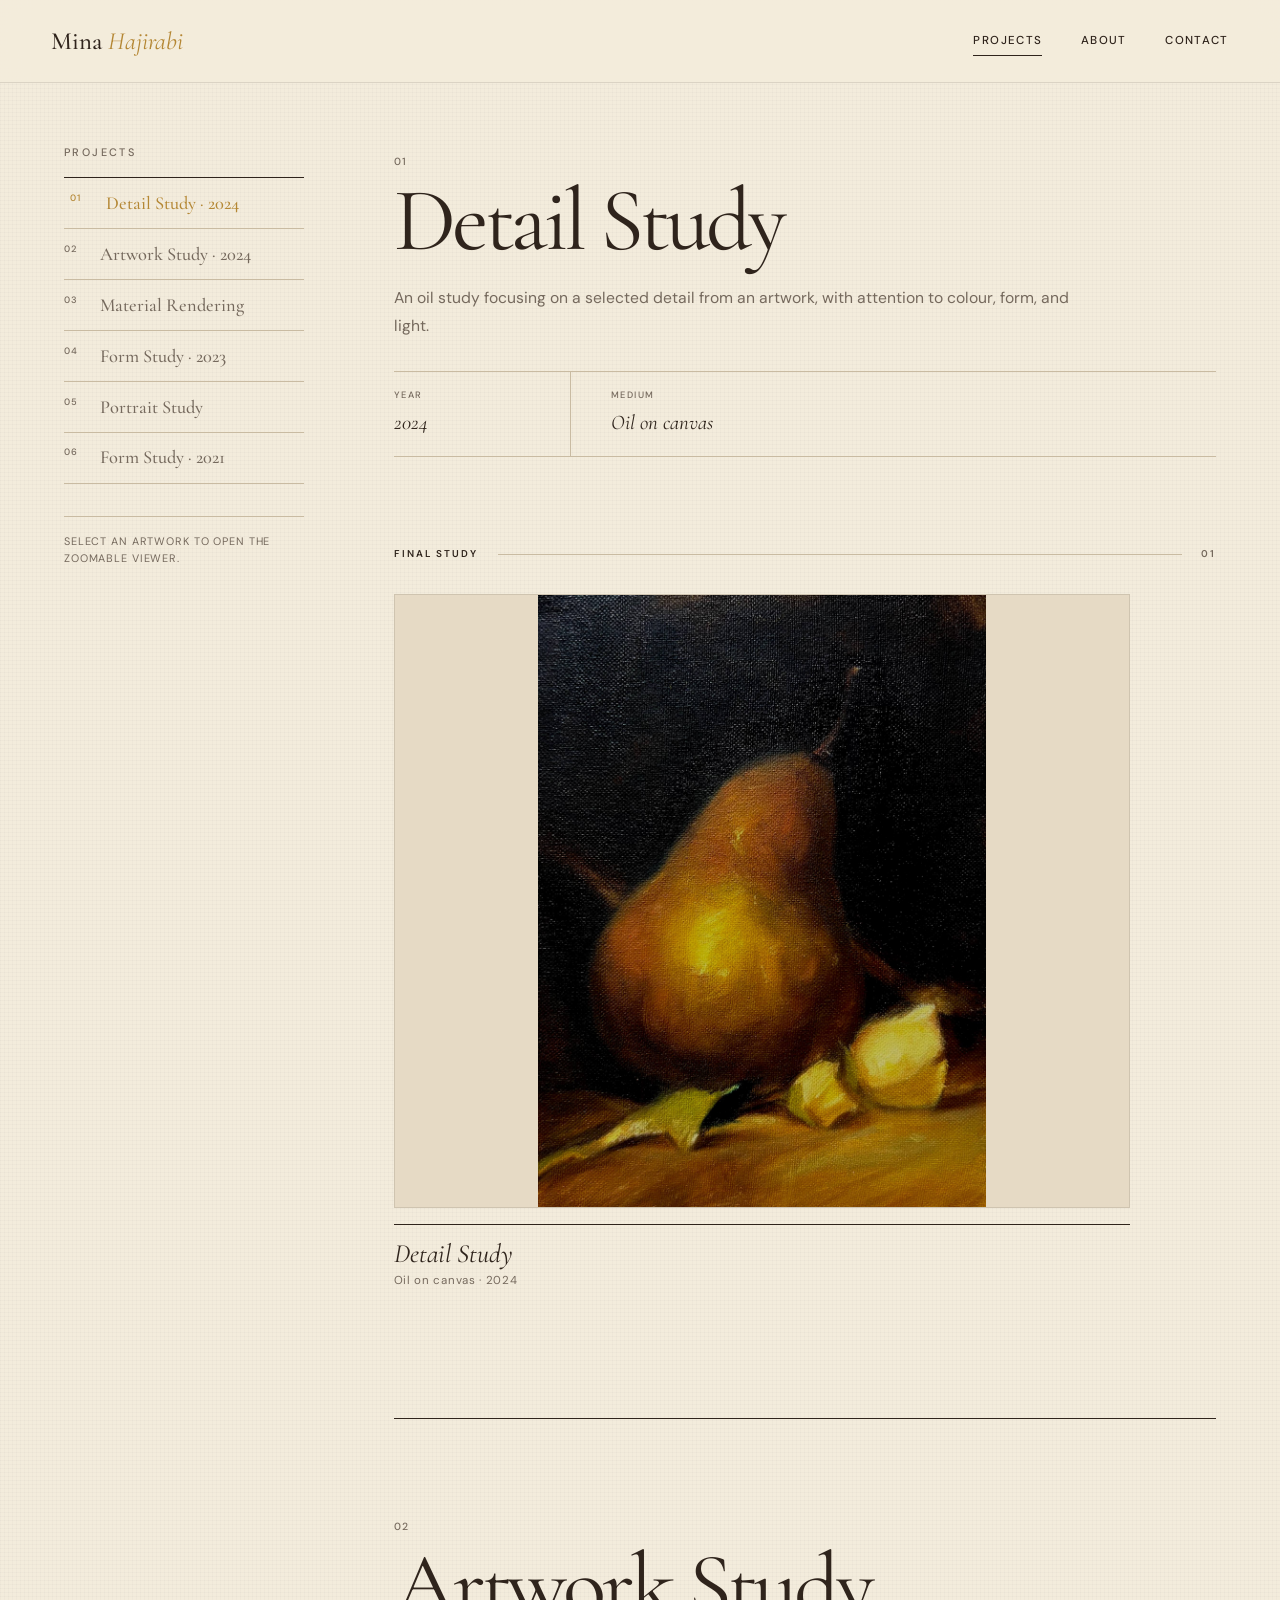
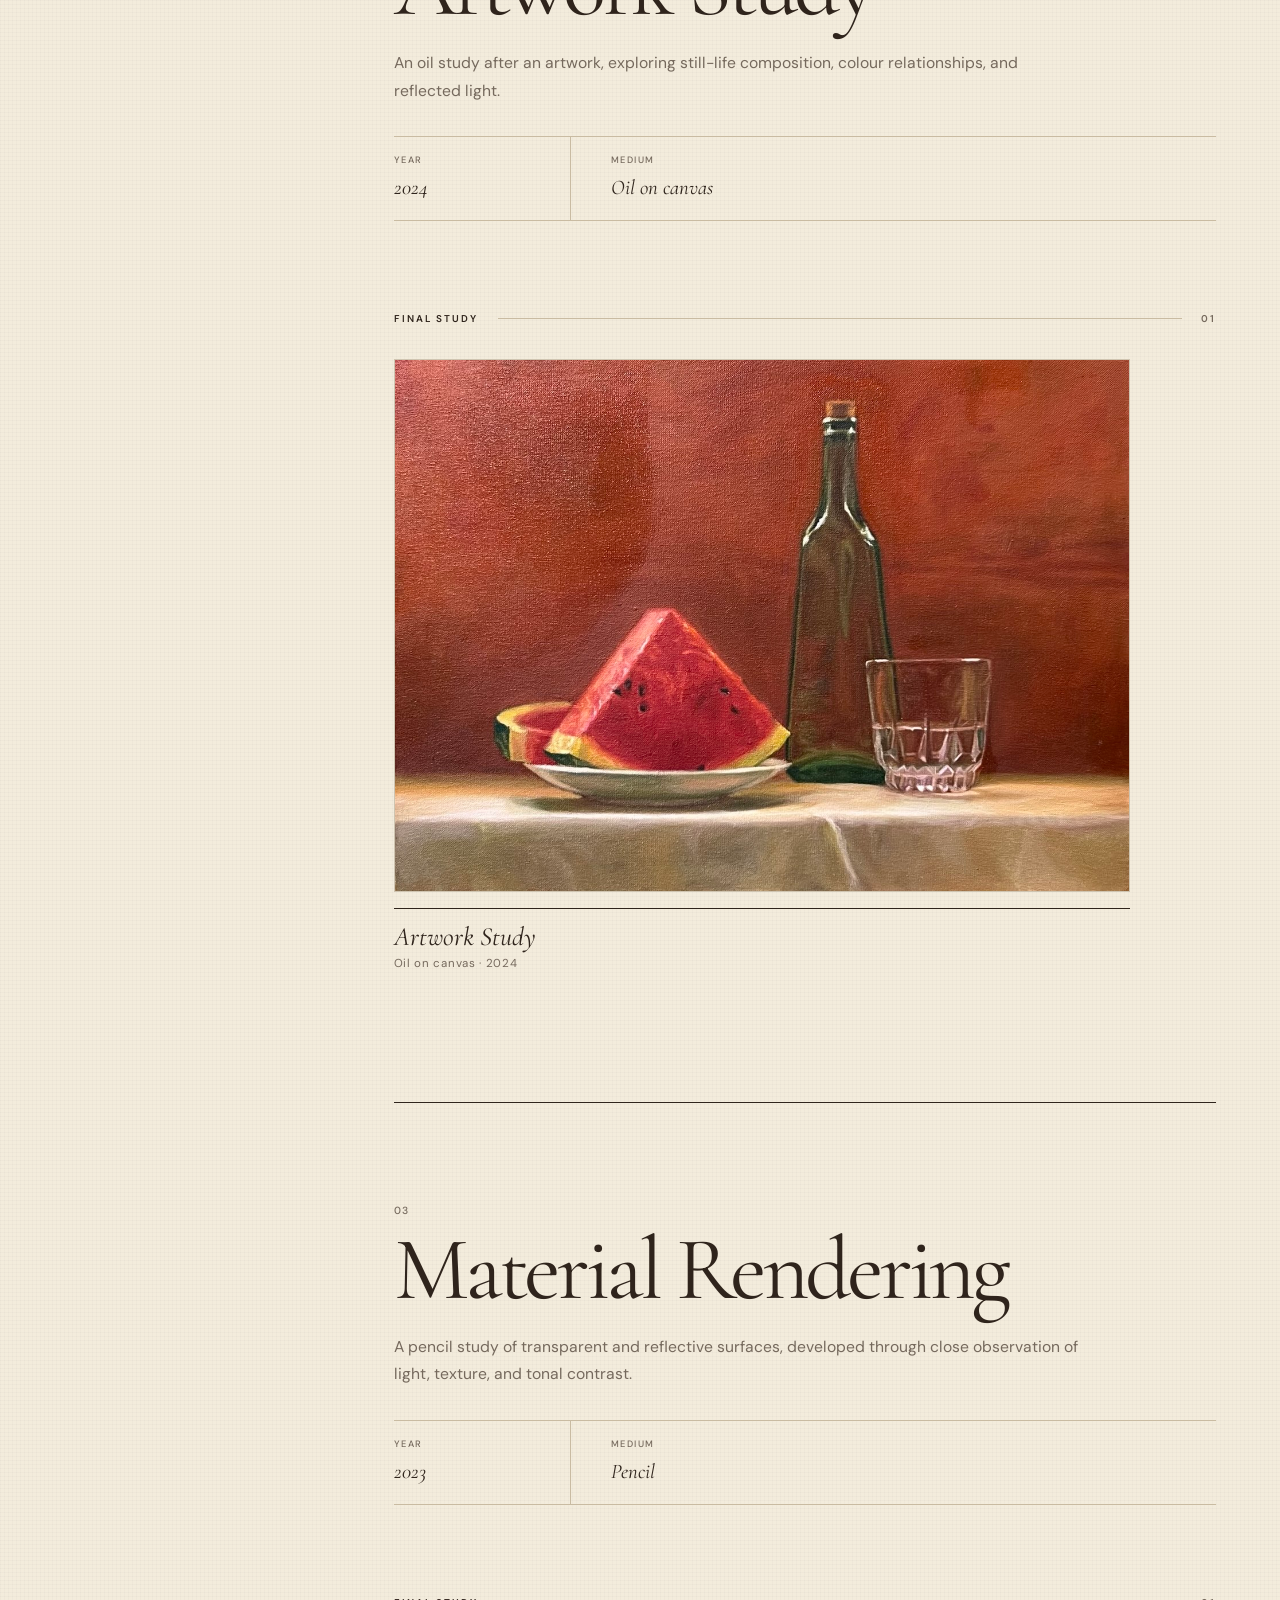
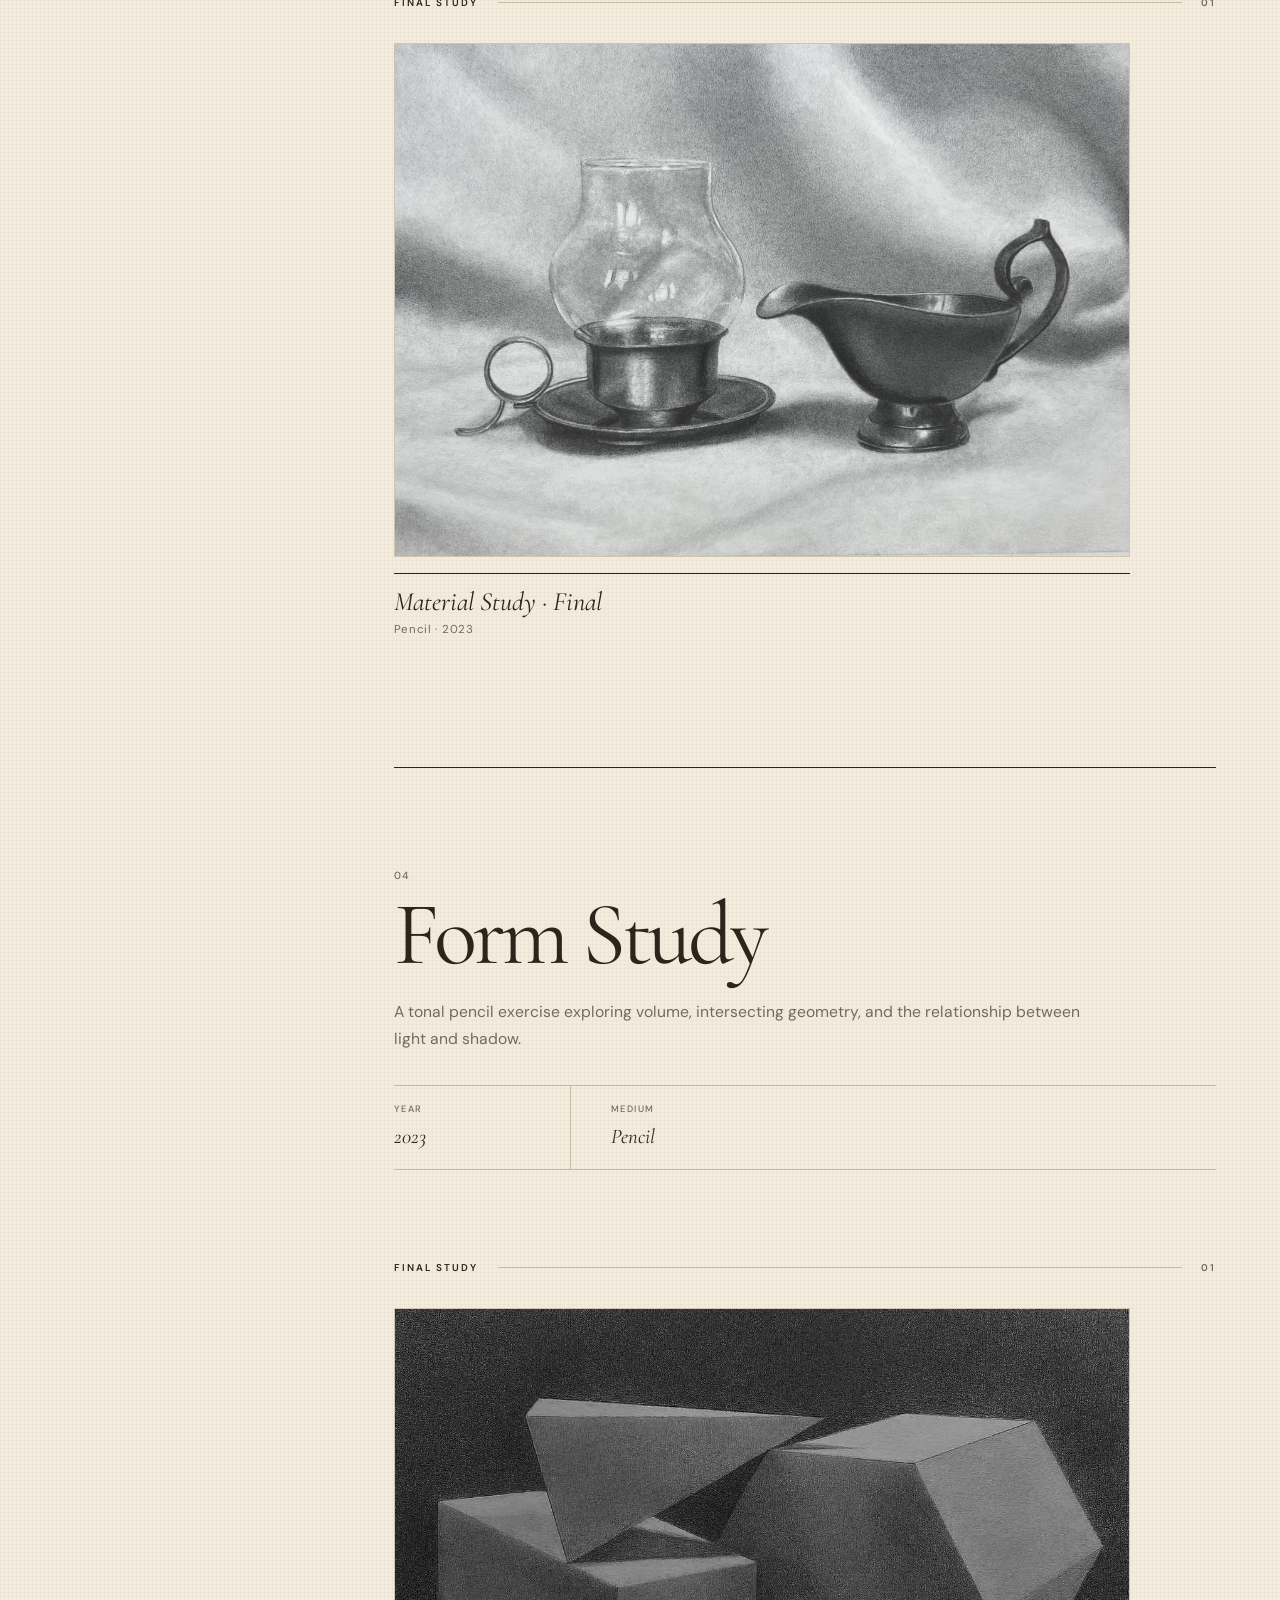
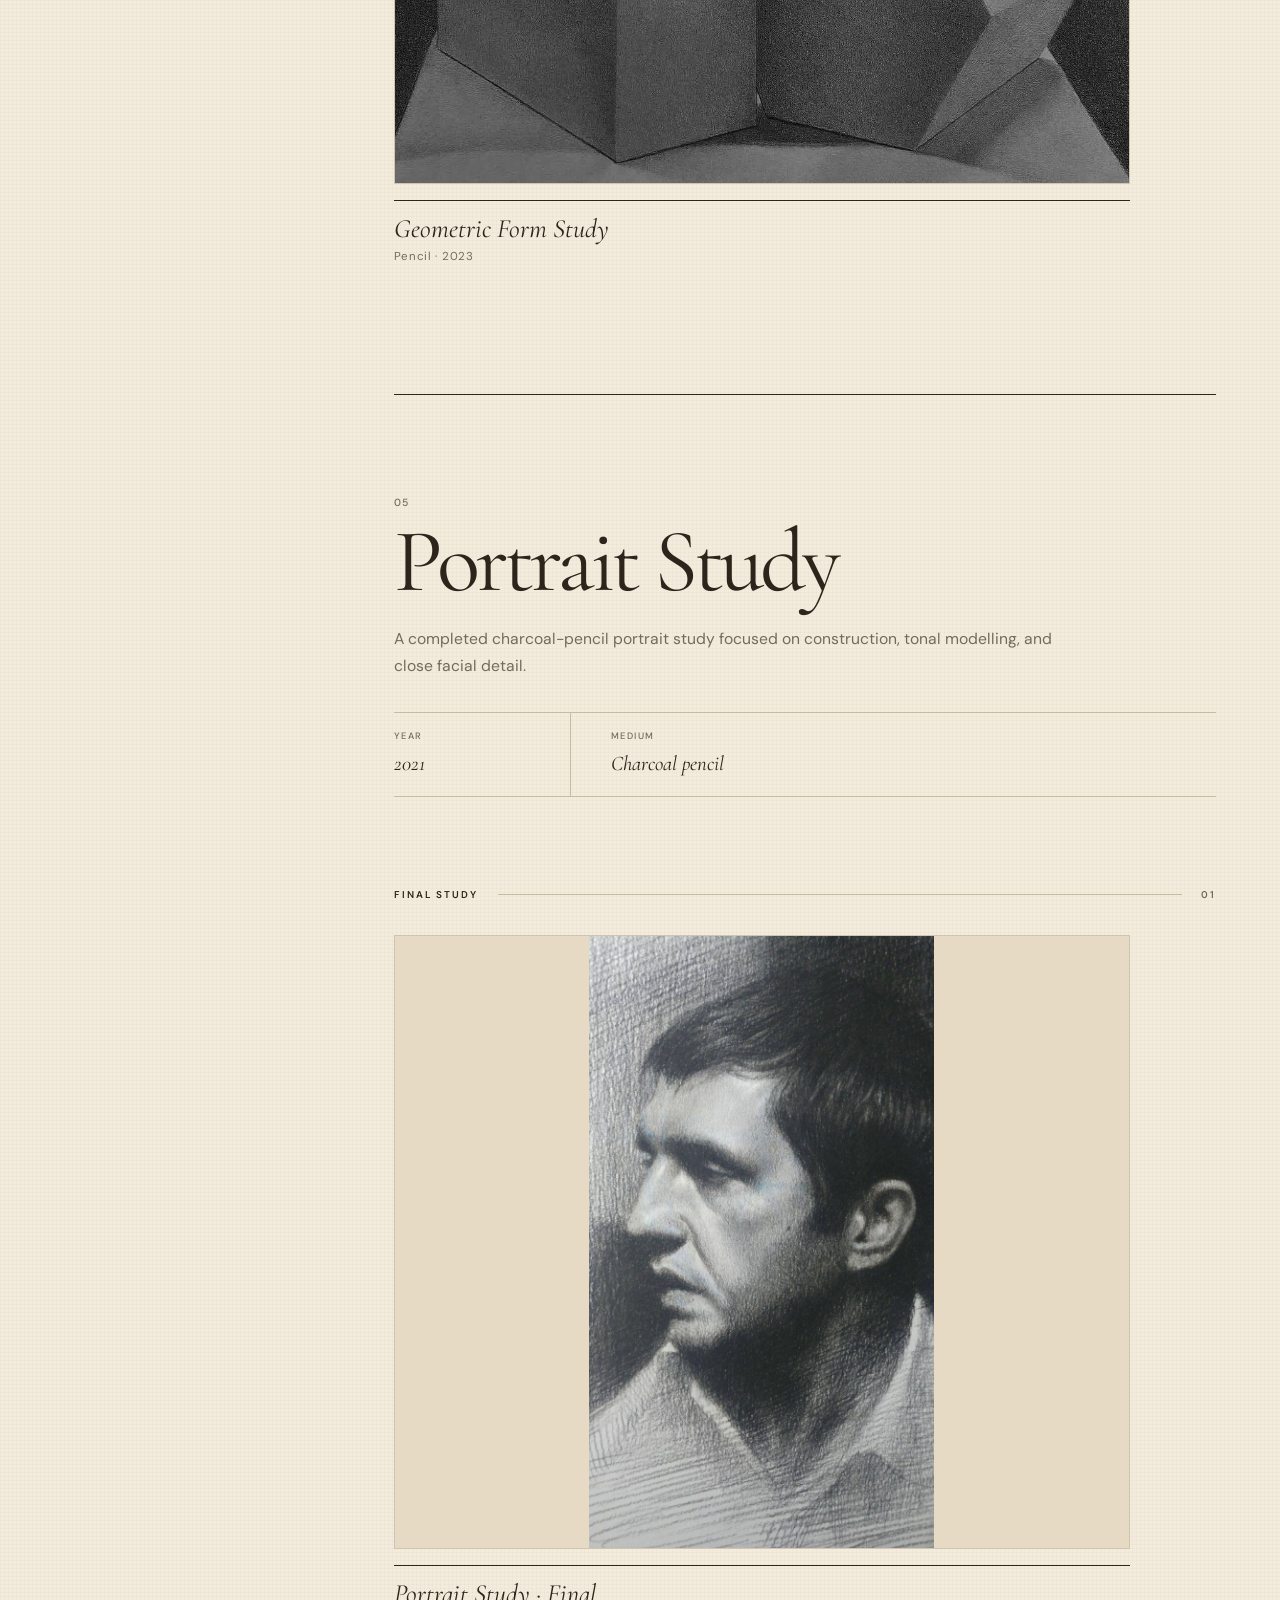
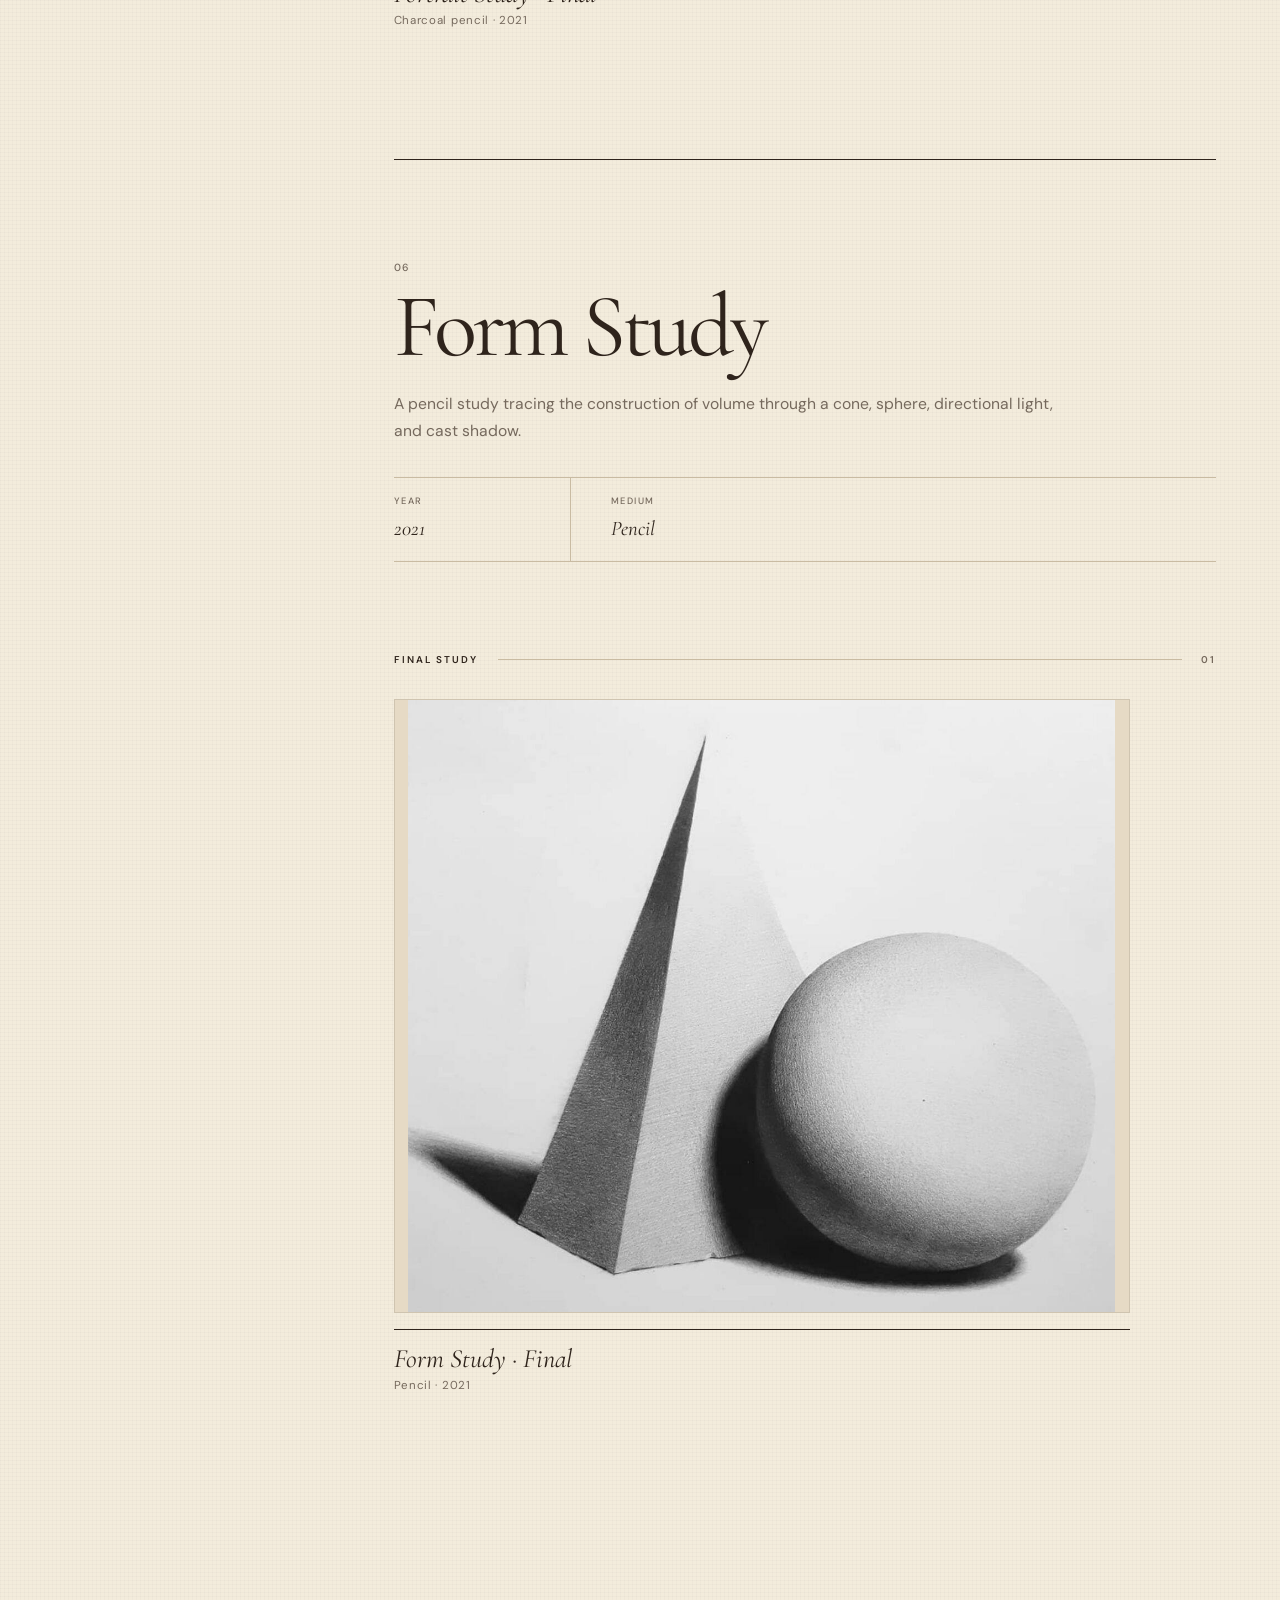
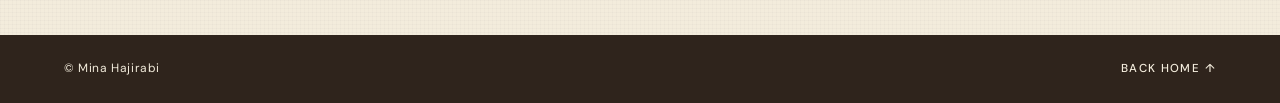
==== projects/index.html @ aebbee50 "updated the projects" ====
<!doctype html>
<html lang="en">
<head>
    <meta charset="utf-8">
    <meta name="viewport" content="width=device-width, initial-scale=1">
    <meta name="description" content="Oil, pencil, and charcoal projects by visual artist Mina Hajirabi.">
    <meta name="theme-color" content="#f3ecdc">
    <meta property="og:type" content="website">
    <meta property="og:title" content="Projects | Mina Hajirabi">
    <meta property="og:description" content="Oil, material, form, and portrait studies by Mina Hajirabi.">
    <meta property="og:url" content="https://minahajirabi.github.io/projects/">
    <title>Projects | Mina Hajirabi</title>
    <link rel="canonical" href="https://minahajirabi.github.io/projects/">
    <link rel="icon" href="../favicon.svg" type="image/svg+xml">
    <link rel="stylesheet" href="../styles.css">
</head>
<body class="projects-page">
    <a class="skip-link" href="#project-content">Skip to projects</a>

    <header class="site-header site-header--solid">
        <a class="wordmark" href="../index.html" aria-label="Mina Hajirabi, home">Mina <em>Hajirabi</em></a>
        <nav aria-label="Primary navigation">
            <a href="./" aria-current="page">Projects</a>
            <a href="../index.html#about">About</a>
            <a href="../index.html#contact">Contact</a>
        </nav>
    </header>

    <main class="portfolio-layout" id="project-content">
        <aside class="portfolio-sidebar" aria-label="Project index">
            <p class="eyebrow">Projects</p>
            <nav class="portfolio-nav" aria-label="Jump to project">
                <a class="active" href="#oil-detail-study-2024"><span>01</span>Detail Study · 2024</a>
                <a href="#oil-artwork-study-2024"><span>02</span>Artwork Study · 2024</a>
                <a href="#material-rendering-2023"><span>03</span>Material Rendering</a>
                <a href="#form-study-2023"><span>04</span>Form Study · 2023</a>
                <a href="#portrait-study-2021"><span>05</span>Portrait Study</a>
                <a href="#form-study-2021"><span>06</span>Form Study · 2021</a>
            </nav>
            <p class="portfolio-note">Select an artwork to open the zoomable viewer.</p>
        </aside>

        <div class="portfolio-main">
            <section class="portfolio-project" id="oil-detail-study-2024">
                <header class="portfolio-project-header">
                    <p class="project-number">01</p>
                    <h1>Detail Study</h1>
                    <p class="portfolio-description">An oil study focusing on a selected detail from an artwork, with attention to colour, form, and light.</p>
                    <div class="portfolio-meta">
                        <p><span>Year</span><strong>2024</strong></p>
                        <p><span>Medium</span><strong>Oil on canvas</strong></p>
                    </div>
                </header>
                <div class="artwork-heading"><span>Final study</span><i></i><small>01</small></div>
                <div class="artwork-list">
                    <figure class="artwork-card">
                        <button class="artwork-image" type="button" aria-label="Open the completed Detail Study in the viewer">
                            <img src="oil-detail-study-2024/final.jpg" alt="Completed oil study of a pear and folded paper forms" width="1874" height="2560" loading="lazy" decoding="async">
                        </button>
                        <figcaption><strong>Detail Study</strong><span>Oil on canvas · 2024</span></figcaption>
                    </figure>
                </div>
            </section>

            <section class="portfolio-project" id="oil-artwork-study-2024">
                <header class="portfolio-project-header">
                    <p class="project-number">02</p>
                    <h2>Artwork Study</h2>
                    <p class="portfolio-description">An oil study after an artwork, exploring still-life composition, colour relationships, and reflected light.</p>
                    <div class="portfolio-meta">
                        <p><span>Year</span><strong>2024</strong></p>
                        <p><span>Medium</span><strong>Oil on canvas</strong></p>
                    </div>
                </header>
                <div class="artwork-heading"><span>Final study</span><i></i><small>01</small></div>
                <div class="artwork-list">
                    <figure class="artwork-card">
                        <button class="artwork-image" type="button" aria-label="Open the completed Artwork Study in the viewer">
                            <img src="oil-artwork-study-2024/final.jpg" alt="Completed oil still-life study with watermelon, bottle, and glass" width="1280" height="926" loading="lazy" decoding="async">
                        </button>
                        <figcaption><strong>Artwork Study</strong><span>Oil on canvas · 2024</span></figcaption>
                    </figure>
                </div>
            </section>

            <section class="portfolio-project" id="material-rendering-2023">
                <header class="portfolio-project-header">
                    <p class="project-number">03</p>
                    <h2>Material Rendering</h2>
                    <p class="portfolio-description">A pencil study of transparent and reflective surfaces, developed through close observation of light, texture, and tonal contrast.</p>
                    <div class="portfolio-meta">
                        <p><span>Year</span><strong>2023</strong></p>
                        <p><span>Medium</span><strong>Pencil</strong></p>
                    </div>
                </header>
                <div class="artwork-heading"><span>Final study</span><i></i><small>01</small></div>
                <div class="artwork-list">
                    <figure class="artwork-card">
                        <button class="artwork-image" type="button" aria-label="Open Material Study I in the viewer">
                            <img src="material-rendering-2023/still-life-drawing.jpg" alt="Pencil still life studying the contrasting surfaces of glass and metal vessels" width="2463" height="1719" loading="lazy" decoding="async">
                        </button>
                        <figcaption><strong>Material Study · Final</strong><span>Pencil · 2023</span></figcaption>
                    </figure>
                </div>
            </section>

            <section class="portfolio-project" id="form-study-2023">
                <header class="portfolio-project-header">
                    <p class="project-number">04</p>
                    <h2>Form Study</h2>
                    <p class="portfolio-description">A tonal pencil exercise exploring volume, intersecting geometry, and the relationship between light and shadow.</p>
                    <div class="portfolio-meta">
                        <p><span>Year</span><strong>2023</strong></p>
                        <p><span>Medium</span><strong>Pencil</strong></p>
                    </div>
                </header>
                <div class="artwork-heading"><span>Final study</span><i></i><small>01</small></div>
                <div class="artwork-list">
                    <figure class="artwork-card">
                        <button class="artwork-image" type="button" aria-label="Open Geometric Form Study in the viewer">
                            <img src="form-study-2023/geometric-forms.jpg" alt="Pencil tonal study of intersecting geometric forms" width="1170" height="756" loading="lazy" decoding="async">
                        </button>
                        <figcaption><strong>Geometric Form Study</strong><span>Pencil · 2023</span></figcaption>
                    </figure>
                </div>
            </section>

            <section class="portfolio-project" id="portrait-study-2021">
                <header class="portfolio-project-header">
                    <p class="project-number">05</p>
                    <h2>Portrait Study</h2>
                    <p class="portfolio-description">A completed charcoal-pencil portrait study focused on construction, tonal modelling, and close facial detail.</p>
                    <div class="portfolio-meta">
                        <p><span>Year</span><strong>2021</strong></p>
                        <p><span>Medium</span><strong>Charcoal pencil</strong></p>
                    </div>
                </header>
                <div class="artwork-heading"><span>Final study</span><i></i><small>01</small></div>
                <div class="artwork-list">
                    <figure class="artwork-card">
                        <button class="artwork-image" type="button" aria-label="Open the completed Portrait Study in the viewer">
                            <img src="portrait-study-2021/portrait-final.jpg" alt="Completed charcoal-pencil portrait study in three-quarter profile" width="720" height="1280" loading="lazy" decoding="async">
                        </button>
                        <figcaption><strong>Portrait Study · Final</strong><span>Charcoal pencil · 2021</span></figcaption>
                    </figure>
                </div>
            </section>

            <section class="portfolio-project" id="form-study-2021">
                <header class="portfolio-project-header">
                    <p class="project-number">06</p>
                    <h2>Form Study</h2>
                    <p class="portfolio-description">A pencil study tracing the construction of volume through a cone, sphere, directional light, and cast shadow.</p>
                    <div class="portfolio-meta">
                        <p><span>Year</span><strong>2021</strong></p>
                        <p><span>Medium</span><strong>Pencil</strong></p>
                    </div>
                </header>
                <div class="artwork-heading"><span>Final study</span><i></i><small>01</small></div>
                <div class="artwork-list">
                    <figure class="artwork-card">
                        <button class="artwork-image" type="button" aria-label="Open the completed Form Study in the viewer">
                            <img src="form-study-2021/form-study-final.jpg" alt="Completed pencil study of a cone and sphere with cast shadows" width="1280" height="1107" loading="lazy" decoding="async">
                        </button>
                        <figcaption><strong>Form Study · Final</strong><span>Pencil · 2021</span></figcaption>
                    </figure>
                </div>
            </section>
        </div>
    </main>

    <footer>
        <p>© Mina Hajirabi</p>
        <a href="../index.html">Back home ↑</a>
    </footer>

    <dialog class="lightbox" id="project-viewer" aria-labelledby="viewer-title">
        <div class="lightbox-shell">
            <div class="lightbox-header">
                <div>
                    <p class="eyebrow">Artwork viewer</p>
                    <h2 id="viewer-title">Artwork</h2>
                </div>
                <button class="lightbox-button lightbox-close" type="button" aria-label="Close viewer">Close ×</button>
            </div>
            <div class="lightbox-stage">
                <button class="lightbox-nav lightbox-prev" type="button" aria-label="Previous artwork">←</button>
                <div class="lightbox-canvas">
                    <img class="lightbox-image" src="" alt="">
                </div>
                <button class="lightbox-nav lightbox-next" type="button" aria-label="Next artwork">→</button>
            </div>
            <div class="lightbox-controls">
                <p class="lightbox-counter" aria-live="polite">1 / 1</p>
                <div class="zoom-controls" aria-label="Zoom controls">
                    <button class="lightbox-button zoom-out" type="button" aria-label="Zoom out">−</button>
                    <button class="lightbox-button zoom-reset" type="button">100%</button>
                    <button class="lightbox-button zoom-in" type="button" aria-label="Zoom in">+</button>
                </div>
            </div>
        </div>
    </dialog>
    <script src="../script.js"></script>
</body>
</html>
---- styles.css ----
@import url("https://fonts.googleapis.com/css2?family=Cormorant+Garamond:ital,wght@0,400;0,500;0,600;1,400;1,500&family=DM+Sans:wght@400;500;600&display=swap");

:root {
    --ink: #2f241c;
    --cream: #f3ecdc;
    --cream-light: #faf6ed;
    --cream-deep: #e6dac5;
    --gold: #b48734;
    --clay: #b97857;
    --umber: #725142;
    --muted: #75695d;
    --line: #c9bba2;
    --sans: "DM Sans", Arial, sans-serif;
    --serif: "Cormorant Garamond", Georgia, serif;
}

* {
    box-sizing: border-box;
}

html {
    scroll-behavior: smooth;
    overflow-x: clip;
}

body {
    margin: 0;
    overflow-x: clip;
    color: var(--ink);
    background-color: var(--cream);
    background-image:
        linear-gradient(rgba(47, 36, 28, 0.018) 1px, transparent 1px),
        linear-gradient(90deg, rgba(47, 36, 28, 0.018) 1px, transparent 1px);
    background-size: 4px 4px;
    font-family: var(--sans);
    line-height: 1.6;
}

body.viewer-open {
    overflow: hidden;
}

a {
    color: inherit;
}

.skip-link {
    position: fixed;
    top: 1rem;
    left: 1rem;
    z-index: 30;
    padding: 0.75rem 1rem;
    color: var(--cream-light);
    background: var(--ink);
    transform: translateY(-200%);
}

.skip-link:focus {
    transform: translateY(0);
}

.site-header {
    position: absolute;
    top: 0;
    left: 0;
    z-index: 10;
    display: flex;
    width: 100%;
    align-items: center;
    justify-content: space-between;
    padding: 1.8rem clamp(1.25rem, 4vw, 4.5rem);
    border-bottom: 1px solid rgba(47, 36, 28, 0.12);
}

.wordmark {
    font-family: var(--serif);
    font-size: clamp(1.2rem, 2vw, 1.55rem);
    font-weight: 500;
    line-height: 1;
    text-decoration: none;
}

.wordmark em {
    color: var(--gold);
    font-weight: 400;
}

nav {
    display: flex;
    gap: clamp(1rem, 3vw, 2.75rem);
}

nav a,
footer a {
    position: relative;
    font-size: 0.72rem;
    font-weight: 500;
    letter-spacing: 0.12em;
    text-decoration: none;
    text-transform: uppercase;
}

nav a::after {
    position: absolute;
    right: 0;
    bottom: -0.35rem;
    left: 0;
    height: 1px;
    background: currentColor;
    content: "";
    transform: scaleX(0);
    transform-origin: right;
    transition: transform 180ms ease;
}

nav a:hover::after,
nav a:focus-visible::after {
    transform: scaleX(1);
    transform-origin: left;
}

nav a[aria-current="page"]::after {
    transform: scaleX(1);
}

.site-header--solid {
    position: fixed;
    background: rgba(243, 236, 220, 0.92);
    backdrop-filter: blur(14px);
}

.hero {
    position: relative;
    display: flex;
    min-height: 100svh;
    flex-direction: column;
    justify-content: center;
    overflow: hidden;
    padding: 9rem clamp(1.25rem, 5vw, 5.5rem) 3rem;
}

.hero::before {
    position: absolute;
    top: 22%;
    right: clamp(1.25rem, 4vw, 4.5rem);
    width: 1px;
    height: 28%;
    background: var(--line);
    content: "";
}

.hero::after {
    position: absolute;
    top: calc(50% - 7rem);
    right: clamp(1.55rem, 4.3vw, 4.8rem);
    color: var(--muted);
    content: "PORTFOLIO · 2026";
    font-size: 0.62rem;
    letter-spacing: 0.2em;
    text-orientation: mixed;
    text-transform: uppercase;
    transform: translateX(50%) rotate(180deg);
    writing-mode: vertical-rl;
}

.eyebrow,
.section-number {
    margin: 0;
    color: var(--muted);
    font-size: 0.68rem;
    font-weight: 500;
    letter-spacing: 0.22em;
    text-transform: uppercase;
}

.hero-layout {
    position: relative;
    z-index: 1;
    display: grid;
    grid-template-columns: minmax(0, 1.15fr) minmax(21rem, 0.85fr);
    align-items: end;
    gap: clamp(4rem, 9vw, 10rem);
}

.hero-identity > .eyebrow {
    margin-bottom: 1.5rem;
}

.hero h1 {
    margin: 0;
    font-family: var(--serif);
    font-size: clamp(6.2rem, 12vw, 11rem);
    font-weight: 400;
    letter-spacing: -0.065em;
    line-height: 0.68;
}

.hero-directory {
    padding-bottom: 0.5rem;
}

.hero-directory > .eyebrow {
    padding-bottom: 1rem;
    border-bottom: 1px solid var(--ink);
}

.hero-directory a {
    display: grid;
    grid-template-columns: minmax(0, 1fr) auto;
    align-items: baseline;
    gap: 1rem;
    padding: 1.1rem 0;
    border-bottom: 1px solid var(--line);
    text-decoration: none;
    transition: color 180ms ease, padding 180ms ease;
}

.hero-directory a span {
    font-family: var(--serif);
    font-size: clamp(1.8rem, 3vw, 2.9rem);
    line-height: 1;
}

.hero-directory a small {
    color: var(--muted);
    font-size: 0.62rem;
    letter-spacing: 0.09em;
    text-align: right;
    text-transform: uppercase;
}

.hero-directory a:hover,
.hero-directory a:focus-visible {
    padding-left: 0.6rem;
    color: var(--gold);
}

.hero h1 span,
.hero h1 em {
    display: block;
}

.hero h1 em {
    margin-left: clamp(1.2rem, 10vw, 9rem);
    color: var(--gold);
    font-weight: 400;
}

.hero-footer {
    position: relative;
    z-index: 1;
    display: grid;
    max-width: 70rem;
    grid-template-columns: minmax(0, 37rem) auto;
    align-items: end;
    justify-content: space-between;
    gap: 3rem;
    margin-top: clamp(4rem, 8vw, 7rem);
    padding-top: 1.5rem;
    border-top: 1px solid var(--line);
}

.hero-intro {
    max-width: 37rem;
    margin: 0;
    color: var(--muted);
    font-family: var(--serif);
    font-size: clamp(1.3rem, 2.2vw, 1.8rem);
    line-height: 1.35;
}

.round-link {
    display: inline-flex;
    align-items: center;
    gap: 1rem;
    padding: 0 0 0.35rem;
    border-bottom: 1px solid var(--ink);
    font-size: 0.7rem;
    font-weight: 600;
    letter-spacing: 0.12em;
    text-decoration: none;
    text-transform: uppercase;
    transition: color 180ms ease, border-color 180ms ease;
}

.round-link:hover,
.round-link:focus-visible {
    color: var(--gold);
    border-color: var(--gold);
}

.section {
    padding: clamp(5rem, 10vw, 9rem) clamp(1.25rem, 5vw, 5.5rem);
}

.section-heading {
    display: grid;
    grid-template-columns: minmax(3rem, 8rem) 1fr;
    align-items: end;
    margin-bottom: clamp(3rem, 7vw, 6rem);
    padding: 1.4rem 0 2rem;
    border-top: 1px solid var(--line);
    border-bottom: 1px solid var(--line);
}

.section-heading h2,
.contact h2 {
    margin: 0.3rem 0 0;
    font-family: var(--serif);
    font-size: clamp(3.6rem, 8.5vw, 7.5rem);
    font-weight: 400;
    letter-spacing: -0.055em;
    line-height: 0.88;
}

.work {
    background: rgba(250, 246, 237, 0.74);
}

.projects-list {
    max-width: 76rem;
    margin: 0 auto;
    border-bottom: 1px solid var(--line);
}

.project {
    display: grid;
    grid-template-columns: minmax(15rem, 0.8fr) minmax(20rem, 1.2fr);
    align-items: center;
    gap: clamp(2rem, 7vw, 7rem);
    padding: clamp(2rem, 5vw, 4.5rem) 0;
    border-top: 1px solid var(--line);
    scroll-margin-top: 2rem;
}

.project-info h3,
.project-info p {
    margin: 0;
}

.project-info h3 {
    max-width: 9ch;
    margin: 1.25rem 0 1.5rem;
    font-family: var(--serif);
    font-size: clamp(2.8rem, 5vw, 5.2rem);
    font-weight: 400;
    letter-spacing: -0.035em;
    line-height: 0.88;
}

.project-number,
.project-meta,
.project-count {
    color: var(--muted);
    font-size: 0.65rem;
    font-weight: 500;
    letter-spacing: 0.14em;
    text-transform: uppercase;
}

.project-meta {
    display: flex;
    flex-wrap: wrap;
    gap: 0.4rem 1.5rem;
}

.project-count {
    margin-top: 0.8rem !important;
}

.project-cover {
    display: block;
    color: inherit;
    text-decoration: none;
}

.project-cover-frame {
    display: grid;
    height: clamp(16rem, 30vw, 25rem);
    overflow: hidden;
    place-items: center;
    border: 1px solid rgba(47, 36, 28, 0.12);
    background: var(--cream-deep);
}

.project-cover img {
    display: block;
    max-width: 100%;
    max-height: 100%;
    object-fit: contain;
    transition: transform 350ms ease;
}

.project-open {
    display: flex;
    align-items: center;
    justify-content: space-between;
    padding: 0.85rem 0;
    border-bottom: 1px solid var(--ink);
    font-size: 0.68rem;
    font-weight: 600;
    letter-spacing: 0.14em;
    text-transform: uppercase;
    transition: color 180ms ease, padding 180ms ease;
}

.project-cover:hover img,
.project-cover:focus-visible img {
    transform: scale(1.025);
}

.project-cover:hover .project-open,
.project-cover:focus-visible .project-open {
    padding-right: 0.5rem;
    padding-left: 0.5rem;
    color: var(--gold);
}

.lightbox {
    width: 100vw;
    max-width: none;
    height: 100dvh;
    max-height: none;
    margin: 0;
    padding: 0;
    border: 0;
    color: var(--cream-light);
    background: rgba(31, 24, 19, 0.98);
}

.lightbox::backdrop {
    background: rgba(31, 24, 19, 0.78);
    backdrop-filter: blur(5px);
}

.lightbox-shell {
    display: grid;
    height: 100%;
    grid-template-rows: auto minmax(0, 1fr) auto;
    padding: clamp(1rem, 2.5vw, 2rem);
}

.lightbox-header,
.lightbox-controls {
    display: flex;
    align-items: center;
    justify-content: space-between;
    gap: 1rem;
}

.lightbox-header {
    padding-bottom: 1rem;
    border-bottom: 1px solid rgba(250, 246, 237, 0.22);
}

.lightbox-header .eyebrow {
    color: rgba(250, 246, 237, 0.58);
}

.lightbox-header h2 {
    margin: 0.15rem 0 0;
    font-family: var(--serif);
    font-size: clamp(1.7rem, 3vw, 2.6rem);
    font-weight: 400;
    line-height: 1;
}

.lightbox-stage {
    display: grid;
    min-height: 0;
    grid-template-columns: auto minmax(0, 1fr) auto;
    align-items: center;
    gap: clamp(0.5rem, 2vw, 1.5rem);
    padding: 1rem 0;
}

.lightbox-canvas {
    display: grid;
    min-width: 0;
    height: 100%;
    overflow: auto;
    place-items: center;
    overscroll-behavior: contain;
}

.lightbox-image {
    display: block;
    max-width: none;
    max-height: none;
    object-fit: contain;
    transform-origin: center;
    transition: transform 180ms ease;
}

.lightbox-canvas.is-zoomed {
    place-items: start;
}

.lightbox-canvas.is-zoomed .lightbox-image {
    margin: auto;
}

.lightbox-nav,
.lightbox-button {
    border: 1px solid rgba(250, 246, 237, 0.32);
    color: inherit;
    background: transparent;
    cursor: pointer;
    font: inherit;
}

.lightbox-nav {
    display: grid;
    width: clamp(2.5rem, 5vw, 3.5rem);
    height: clamp(2.5rem, 5vw, 3.5rem);
    place-items: center;
    border-radius: 50%;
    font-size: 1.15rem;
}

.lightbox-button {
    min-width: 2.7rem;
    padding: 0.55rem 0.75rem;
    font-size: 0.68rem;
    font-weight: 500;
    letter-spacing: 0.08em;
    text-transform: uppercase;
}

.lightbox-nav:hover,
.lightbox-nav:focus-visible,
.lightbox-button:hover,
.lightbox-button:focus-visible {
    border-color: var(--cream-light);
    background: rgba(250, 246, 237, 0.1);
}

.lightbox-nav:disabled {
    visibility: hidden;
}

.lightbox-button:disabled {
    opacity: 0.35;
    cursor: not-allowed;
}

.lightbox-controls {
    padding-top: 1rem;
    border-top: 1px solid rgba(250, 246, 237, 0.22);
}

.lightbox-counter {
    margin: 0;
    color: rgba(250, 246, 237, 0.68);
    font-size: 0.7rem;
    letter-spacing: 0.12em;
}

.zoom-controls {
    display: flex;
    gap: 0.4rem;
}

.portfolio-layout {
    display: grid;
    width: min(100%, 92rem);
    grid-template-columns: 15rem minmax(0, 1fr);
    gap: clamp(3rem, 7vw, 8rem);
    margin: 0 auto;
    padding: 9rem clamp(1.25rem, 5vw, 5.5rem) 7rem;
}

.portfolio-sidebar {
    position: sticky;
    top: 7rem;
    align-self: start;
}

.portfolio-sidebar > .eyebrow {
    padding-bottom: 1rem;
    border-bottom: 1px solid var(--ink);
}

.portfolio-nav {
    display: block;
}

.portfolio-nav a {
    display: grid;
    grid-template-columns: 1.8rem minmax(0, 1fr);
    gap: 0.45rem;
    padding: 0.9rem 0;
    border-bottom: 1px solid var(--line);
    color: var(--muted);
    font-family: var(--serif);
    font-size: 1.15rem;
    letter-spacing: 0;
    line-height: 1.15;
    text-decoration: none;
    text-transform: none;
    transition: color 180ms ease, padding-left 180ms ease;
}

.portfolio-nav a::after {
    display: none;
}

.portfolio-nav a span {
    font-family: var(--sans);
    font-size: 0.58rem;
    letter-spacing: 0.12em;
}

.portfolio-nav a:hover,
.portfolio-nav a:focus-visible,
.portfolio-nav a.active {
    padding-left: 0.35rem;
    color: var(--gold);
}

.portfolio-note {
    margin: 2rem 0 0;
    padding-top: 1rem;
    border-top: 1px solid var(--line);
    color: var(--muted);
    font-size: 0.68rem;
    letter-spacing: 0.08em;
    line-height: 1.6;
    text-transform: uppercase;
}

.portfolio-main {
    min-width: 0;
}

.portfolio-project {
    padding-bottom: clamp(6rem, 10vw, 10rem);
    scroll-margin-top: 7rem;
}

.portfolio-project + .portfolio-project {
    padding-top: clamp(4rem, 7vw, 7rem);
    border-top: 1px solid var(--ink);
}

.portfolio-project-header {
    max-width: 54rem;
}

.portfolio-project-header h1,
.portfolio-project-header h2 {
    margin: 0.6rem 0 1.4rem;
    font-family: var(--serif);
    font-size: clamp(3.5rem, 7vw, 6.8rem);
    font-weight: 400;
    letter-spacing: -0.045em;
    line-height: 0.9;
}

.portfolio-description {
    max-width: 43rem;
    margin: 0;
    color: var(--muted);
    font-size: 0.98rem;
    line-height: 1.75;
}

.portfolio-meta {
    display: flex;
    margin-top: 2rem;
    border-top: 1px solid var(--line);
    border-bottom: 1px solid var(--line);
}

.portfolio-meta p {
    min-width: 11rem;
    margin: 0;
    padding: 1rem 2.5rem 1rem 0;
}

.portfolio-meta p + p {
    padding-left: 2.5rem;
    border-left: 1px solid var(--line);
}

.portfolio-meta span,
.portfolio-meta strong {
    display: block;
}

.portfolio-meta span {
    margin-bottom: 0.2rem;
    color: var(--muted);
    font-size: 0.58rem;
    font-weight: 500;
    letter-spacing: 0.16em;
    text-transform: uppercase;
}

.portfolio-meta strong {
    font-family: var(--serif);
    font-size: 1.3rem;
    font-style: italic;
    font-weight: 400;
}

.artwork-heading {
    display: flex;
    align-items: center;
    gap: 1.2rem;
    margin: clamp(3.5rem, 7vw, 6rem) 0 2rem;
    font-size: 0.62rem;
    font-weight: 600;
    letter-spacing: 0.2em;
    text-transform: uppercase;
}

.artwork-heading i {
    height: 1px;
    flex: 1;
    background: var(--line);
}

.artwork-heading small {
    color: var(--muted);
    font: inherit;
}

.artwork-list {
    display: flex;
    max-width: 46rem;
    flex-direction: column;
    gap: clamp(4.5rem, 9vw, 8rem);
}

.artwork-card {
    width: 100%;
    margin: 0;
}

.artwork-image {
    display: grid;
    width: 100%;
    min-height: 16rem;
    padding: 0;
    overflow: hidden;
    place-items: center;
    border: 1px solid rgba(47, 36, 28, 0.12);
    background: var(--cream-deep);
    cursor: zoom-in;
}

.artwork-image img {
    display: block;
    width: auto;
    max-width: 100%;
    height: auto;
    max-height: 68vh;
    transition: transform 500ms ease;
}

.artwork-image:hover img,
.artwork-image:focus-visible img {
    transform: scale(1.018);
}

.artwork-card figcaption {
    display: flex;
    flex-direction: column;
    gap: 0.2rem;
    margin-top: 1rem;
    padding-top: 0.9rem;
    border-top: 1px solid var(--ink);
}

.artwork-card figcaption strong {
    font-family: var(--serif);
    font-size: 1.65rem;
    font-style: italic;
    font-weight: 400;
    line-height: 1.1;
}

.artwork-card figcaption span {
    color: var(--muted);
    font-size: 0.72rem;
    letter-spacing: 0.06em;
}

@media (max-width: 900px) {
    .portfolio-layout {
        grid-template-columns: minmax(0, 1fr);
        gap: 3rem;
        padding-top: 6.5rem;
    }

    .portfolio-sidebar {
        min-width: 0;
        max-width: 100vw;
        top: 4.5rem;
        z-index: 8;
        margin: 0 calc(clamp(1.25rem, 5vw, 5.5rem) * -1);
        padding: 0.85rem clamp(1.25rem, 5vw, 5.5rem);
        border-bottom: 1px solid var(--line);
        background: rgba(243, 236, 220, 0.95);
        backdrop-filter: blur(14px);
    }

    .portfolio-sidebar > .eyebrow,
    .portfolio-note {
        display: none;
    }

    .portfolio-nav {
        display: flex;
        min-width: 0;
        max-width: 100%;
        gap: 1.5rem;
        overflow-x: auto;
        scrollbar-width: thin;
    }

    .portfolio-nav a {
        display: flex;
        flex: 0 0 auto;
        padding: 0.45rem 0;
        border: 0;
        font-size: 1rem;
        white-space: nowrap;
    }

    .portfolio-nav a:hover,
    .portfolio-nav a:focus-visible,
    .portfolio-nav a.active {
        padding-left: 0;
    }

    .portfolio-project {
        scroll-margin-top: 9rem;
    }
}

.about {
    color: var(--ink);
    background: var(--cream-deep);
}

.section-heading--light {
    border-color: rgba(47, 36, 28, 0.24);
}

.about-grid {
    display: grid;
    grid-template-columns: 1.35fr 1fr;
    gap: clamp(3rem, 9vw, 9rem);
}

.about-lead {
    margin: 0;
    font-family: var(--serif);
    font-size: clamp(2.2rem, 4.3vw, 4.2rem);
    letter-spacing: -0.035em;
    line-height: 1.05;
}

.about-copy {
    max-width: 33rem;
    padding-top: 0.5rem;
    color: var(--muted);
    font-size: 0.96rem;
}

.about-copy p:first-child {
    margin-top: 0;
}

.contact {
    min-height: 78vh;
    color: var(--ink);
    background: var(--cream);
}

.contact > .section-number {
    display: block;
    padding-top: 1rem;
    border-top: 1px solid var(--line);
}

.contact .eyebrow {
    margin: 3rem 0 1rem;
}

.contact h2 {
    max-width: 10ch;
}

.contact h2::first-line {
    color: var(--gold);
}

.contact-links {
    display: flex;
    flex-direction: column;
    margin-top: clamp(4rem, 8vw, 8rem);
}

.contact-links a {
    display: flex;
    align-items: center;
    justify-content: space-between;
    gap: 1rem;
    padding: 1.15rem 0;
    border-top: 1px solid var(--line);
    font-family: var(--serif);
    font-size: clamp(1.2rem, 2vw, 1.65rem);
    text-decoration: none;
    transition: color 180ms ease, padding 180ms ease;
}

.contact-links a:last-child {
    border-bottom: 1px solid var(--line);
}

.contact-links a:hover,
.contact-links a:focus-visible {
    padding-left: 0.7rem;
    color: var(--gold);
}

footer {
    display: flex;
    align-items: center;
    justify-content: space-between;
    padding: 1.5rem clamp(1.25rem, 5vw, 5.5rem);
    color: var(--cream);
    background: var(--ink);
}

footer p {
    margin: 0;
    font-size: 0.75rem;
    letter-spacing: 0.05em;
}

@media (max-width: 700px) {
    .site-header {
        padding-top: 1.25rem;
    }

    .wordmark {
        font-size: 1.05rem;
    }

    nav {
        gap: 1rem;
    }

    nav a {
        font-size: 0.62rem;
    }

    .hero {
        min-height: 46rem;
        padding-top: 8rem;
    }

    .hero::before,
    .hero::after {
        display: none;
    }

    .hero h1 {
        font-size: clamp(5.4rem, 25vw, 8rem);
        line-height: 0.72;
    }

    .hero-layout {
        grid-template-columns: 1fr;
        align-items: start;
        gap: 4rem;
    }

    .hero h1 em {
        margin-left: 0.6rem;
    }

    .hero-directory a {
        grid-template-columns: 1fr;
        gap: 0.35rem;
    }

    .hero-directory a small {
        text-align: left;
    }

    .hero-footer {
        grid-template-columns: 1fr;
        align-items: start;
        gap: 2.25rem;
        margin-top: 4rem;
    }

    .round-link {
        justify-self: start;
    }

    .section-heading {
        grid-template-columns: 2.5rem 1fr;
    }

    .section-heading h2 {
        font-size: clamp(3.1rem, 15vw, 5rem);
    }

    .about-grid {
        grid-template-columns: 1fr;
    }

    .project {
        grid-template-columns: 1fr;
        gap: 1.75rem;
    }

    .project-meta {
        justify-content: flex-start;
    }

    .project-cover-frame {
        height: min(72vw, 23rem);
    }

    .portfolio-project-header h1,
    .portfolio-project-header h2 {
        font-size: clamp(3.4rem, 16vw, 5rem);
    }

    .portfolio-meta {
        flex-direction: column;
    }

    .portfolio-meta p {
        min-width: 0;
        padding: 0.8rem 0;
    }

    .portfolio-meta p + p {
        padding-left: 0;
        border-top: 1px solid var(--line);
        border-left: 0;
    }

    .artwork-image {
        min-height: 12rem;
    }

    .artwork-image img {
        max-height: 72vh;
    }

    .lightbox-shell {
        padding: 0.9rem;
    }

    .lightbox-stage {
        position: relative;
        grid-template-columns: 1fr;
        padding-bottom: 4.5rem;
    }

    .lightbox-nav {
        position: absolute;
        bottom: 0.8rem;
        z-index: 1;
    }

    .lightbox-prev {
        left: calc(50% - 3.25rem);
    }

    .lightbox-next {
        right: calc(50% - 3.25rem);
    }

    .lightbox-controls {
        align-items: flex-end;
    }

    .zoom-controls {
        flex-wrap: wrap;
        justify-content: flex-end;
    }

    .about-copy {
        padding-top: 0;
    }

    .contact {
        min-height: auto;
    }

    .contact-links a {
        align-items: flex-start;
        font-size: 1.15rem;
    }
}

@media (max-width: 420px) {
    .site-header {
        padding-right: 1rem;
        padding-left: 1rem;
    }

    .wordmark {
        font-size: 0.95rem;
    }

    nav {
        gap: 0.7rem;
    }

    nav a {
        font-size: 0.56rem;
    }
}

@media (prefers-reduced-motion: reduce) {
    html {
        scroll-behavior: auto;
    }

    *,
    *::before,
    *::after {
        scroll-behavior: auto !important;
        transition: none !important;
    }
}

@media print {
    .skip-link {
        display: none !important;
    }
}
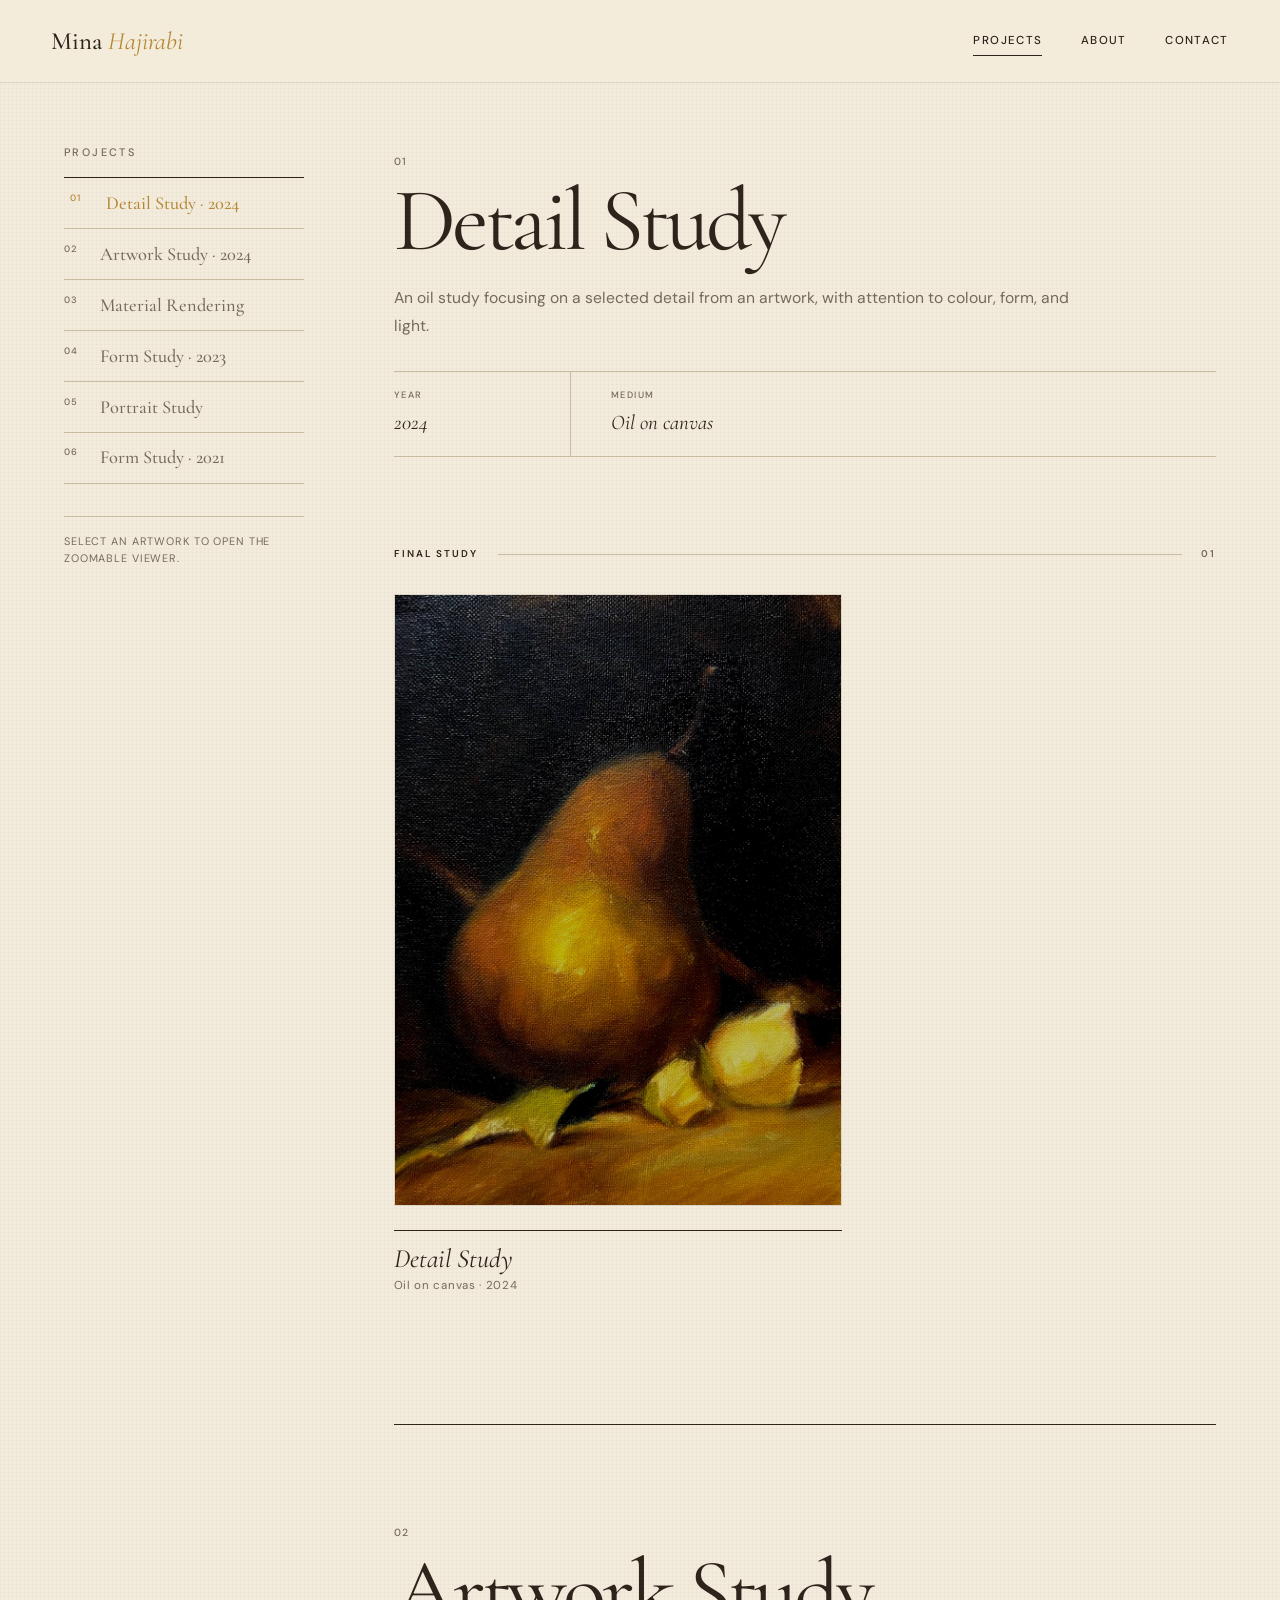
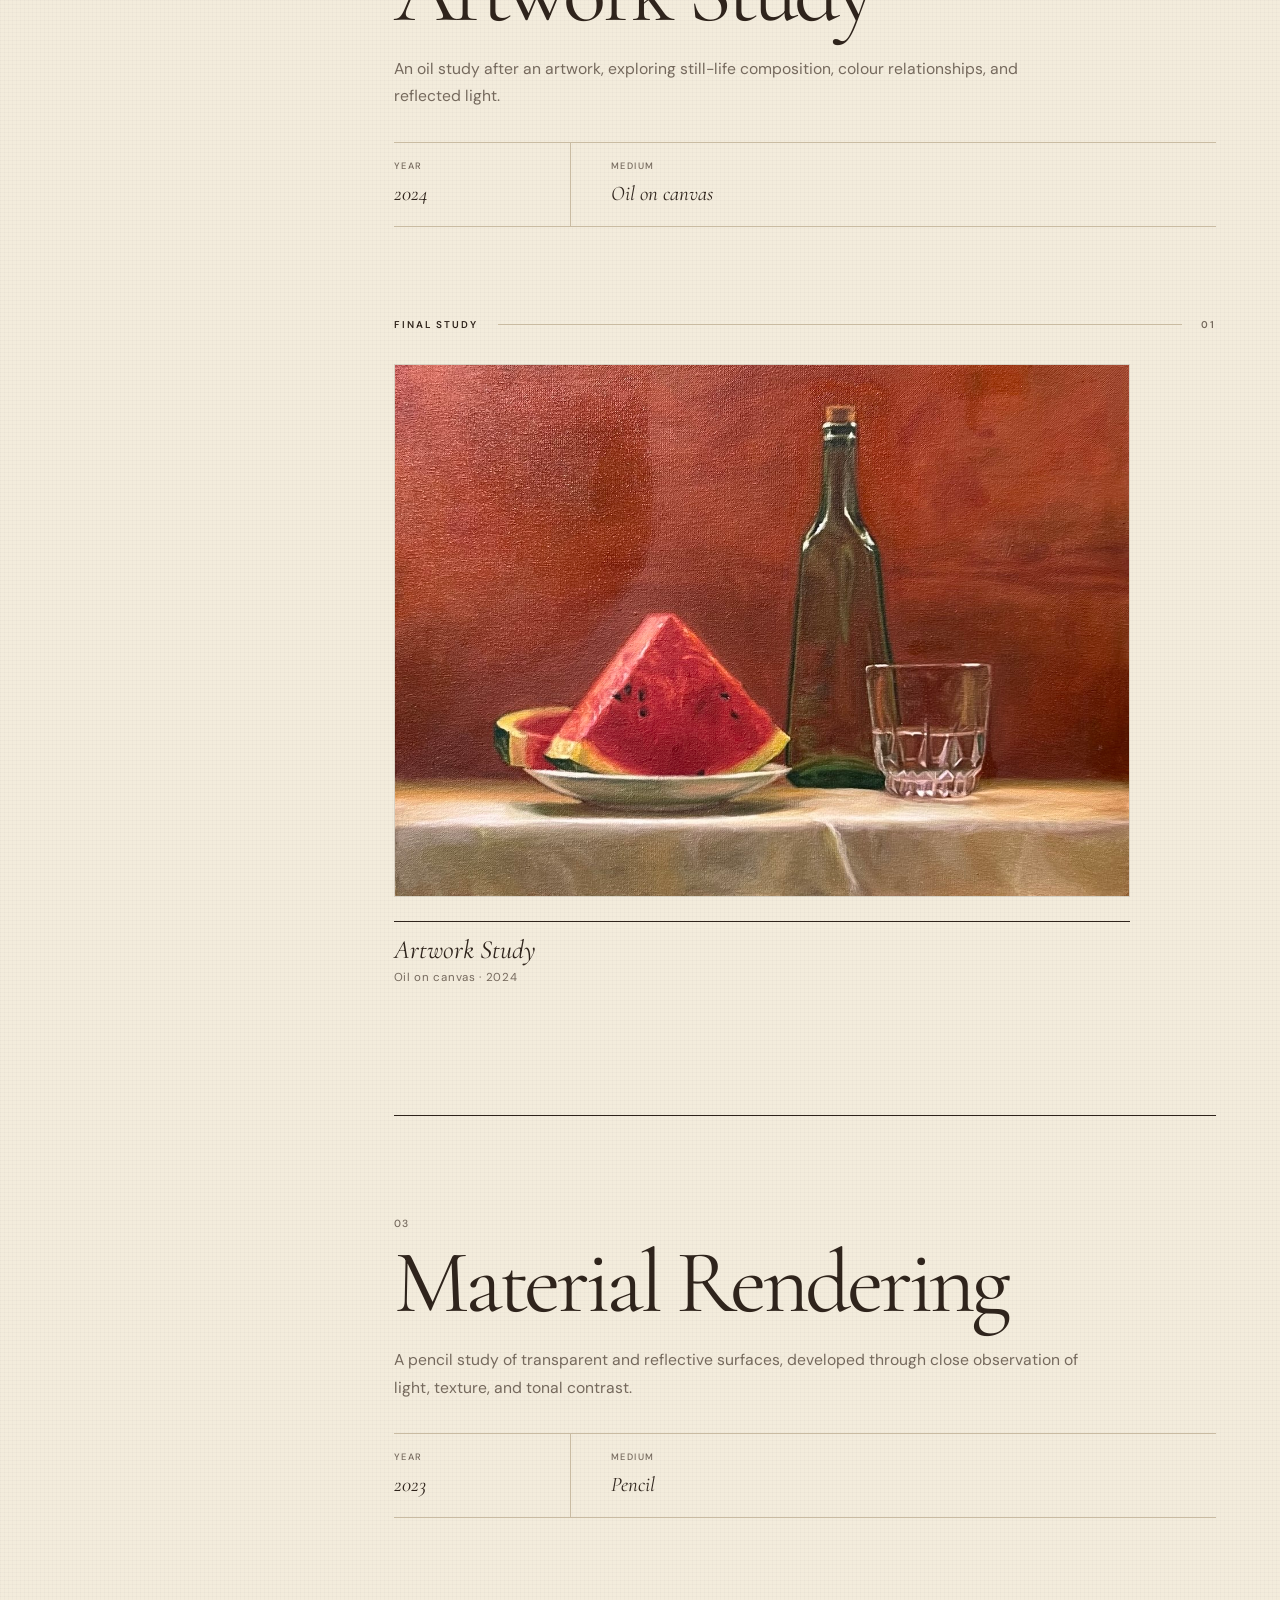
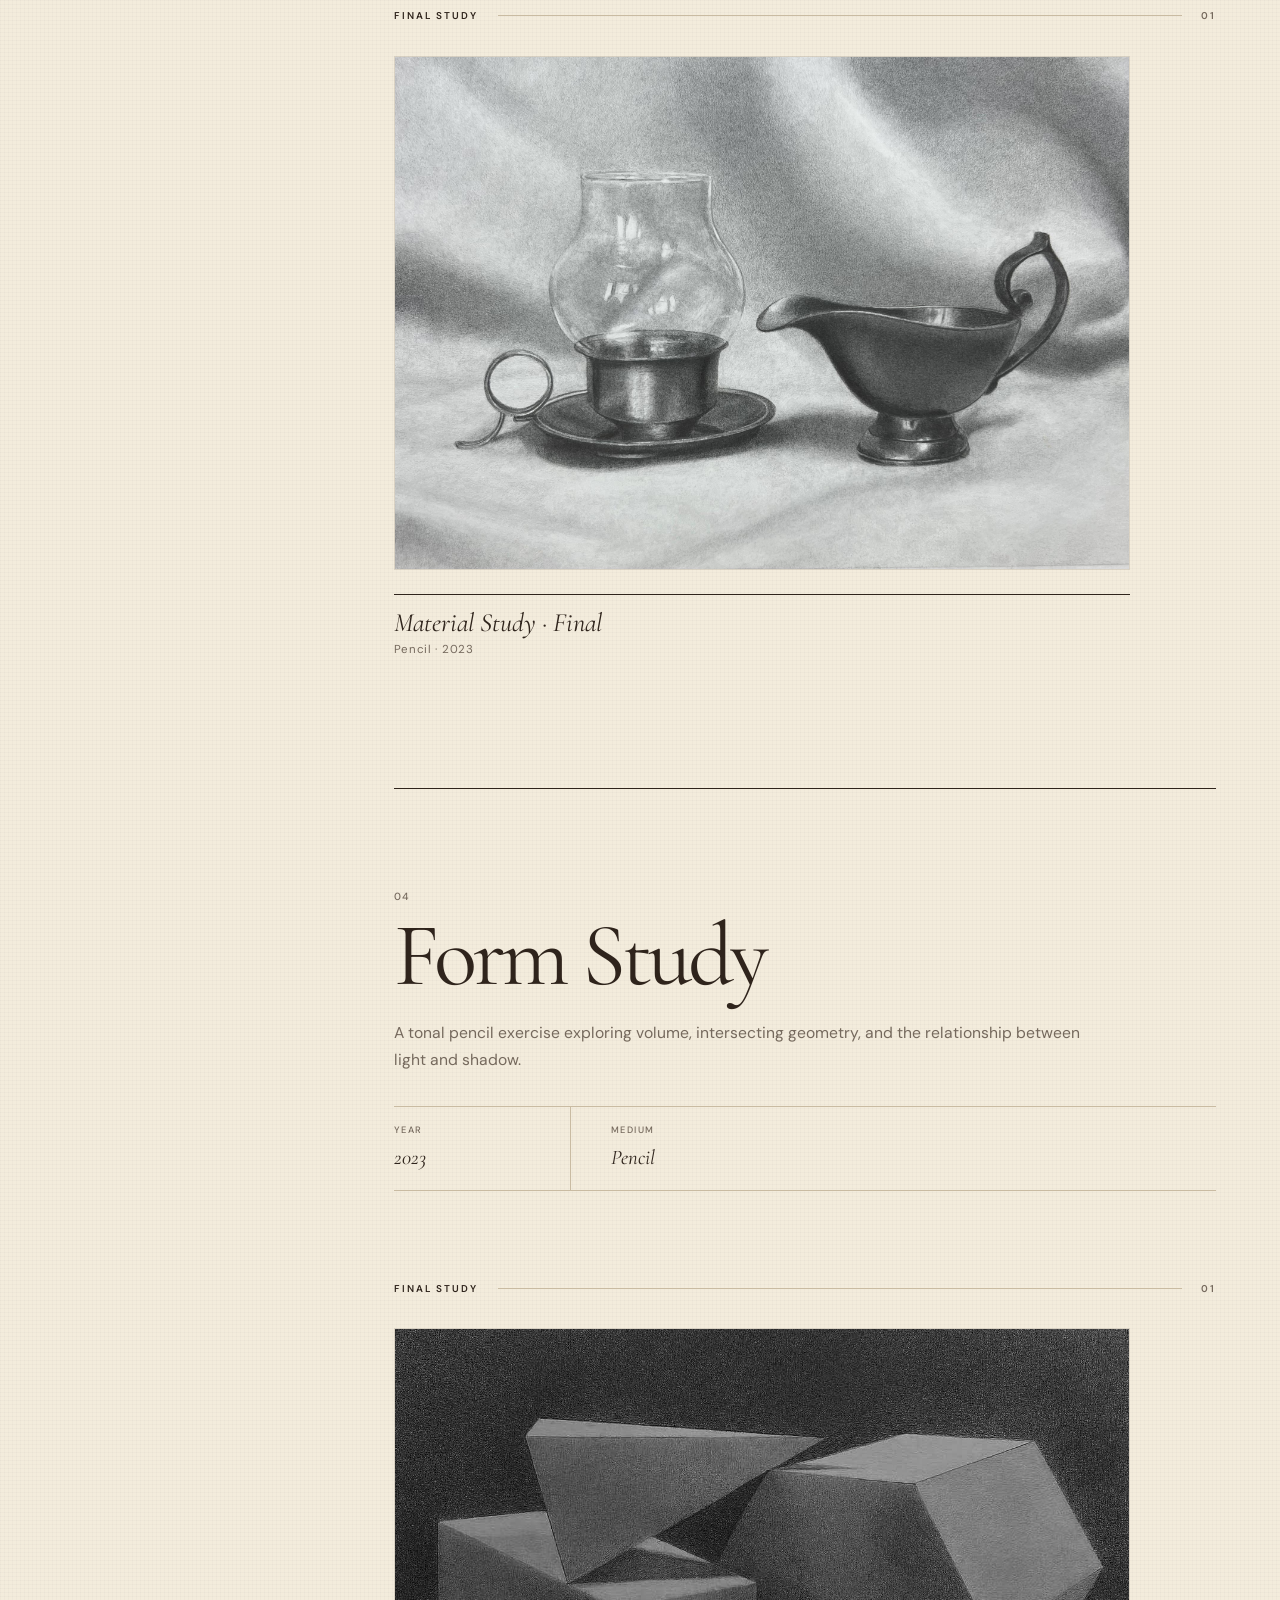
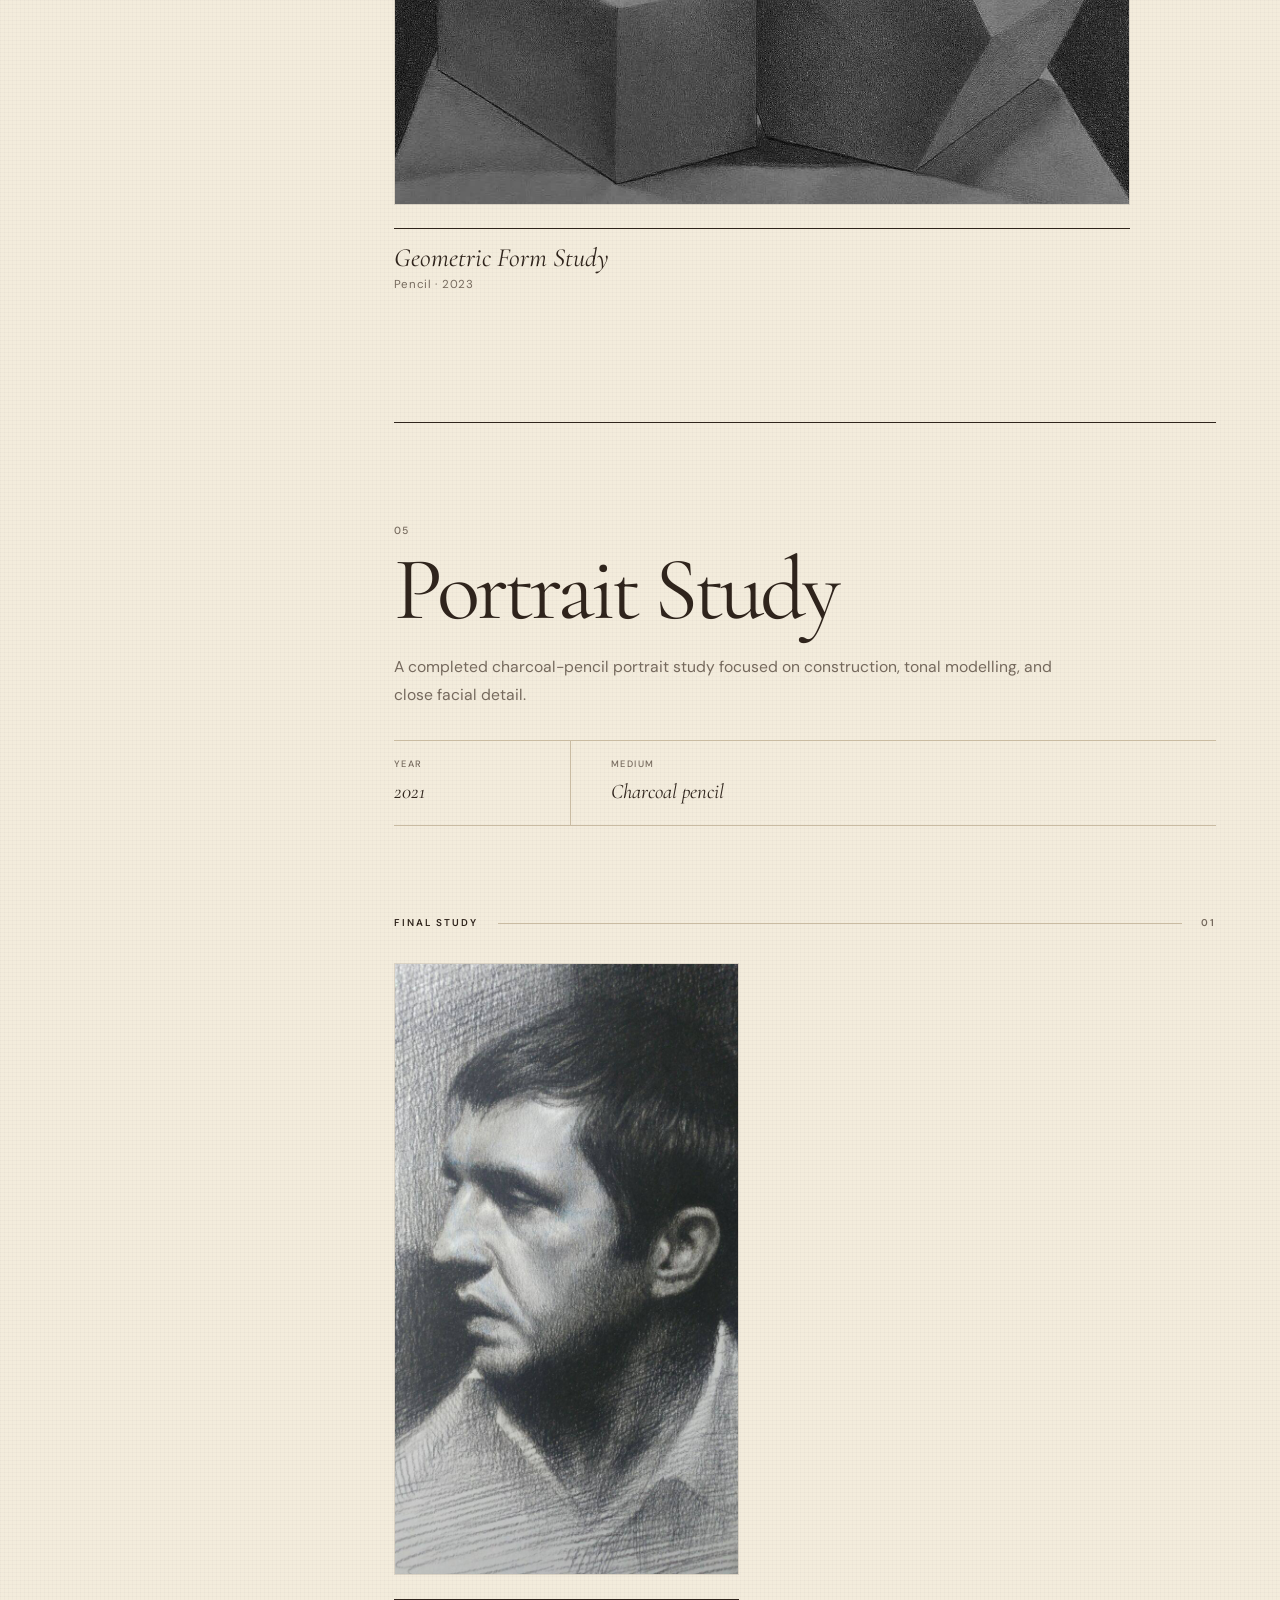
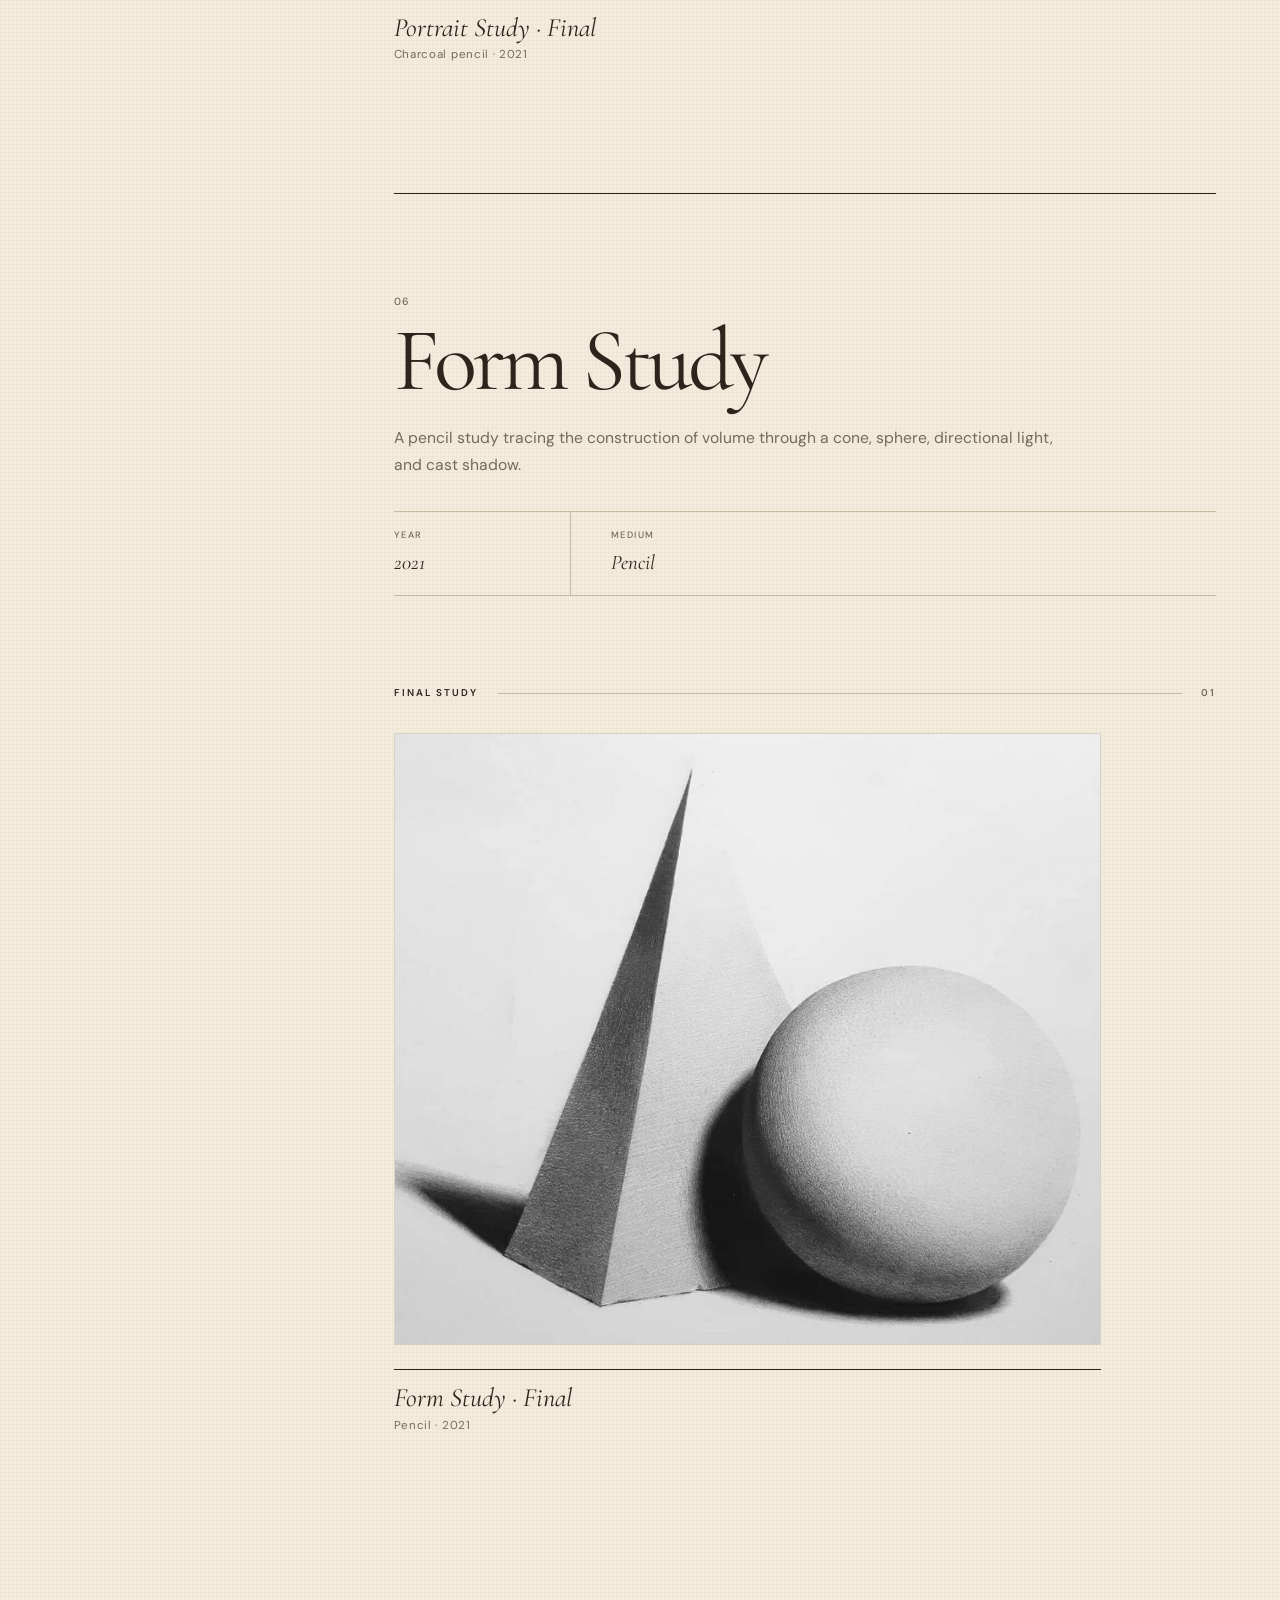
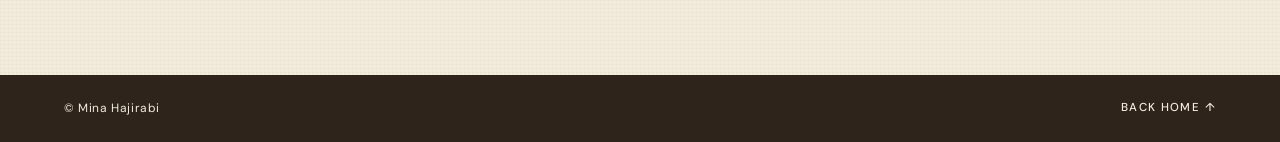
==== commit 43bd4b30: "changed the style" ====
--- a/projects/index.html
+++ b/projects/index.html
@@ -12,7 +12,7 @@
     <title>Projects | Mina Hajirabi</title>
     <link rel="canonical" href="https://minahajirabi.github.io/projects/">
     <link rel="icon" href="../favicon.svg" type="image/svg+xml">
-    <link rel="stylesheet" href="../styles.css">
+    <link rel="stylesheet" href="../styles.css?v=20260823-2">
 </head>
 <body class="projects-page">
     <a class="skip-link" href="#project-content">Skip to projects</a>
--- a/styles.css
+++ b/styles.css
@@ -376,18 +376,19 @@
 
 .project-cover-frame {
     display: grid;
-    height: clamp(16rem, 30vw, 25rem);
+    width: 100%;
+    height: auto;
     overflow: hidden;
     place-items: center;
-    border: 1px solid rgba(47, 36, 28, 0.12);
-    background: var(--cream-deep);
 }
 
 .project-cover img {
     display: block;
+    width: auto;
     max-width: 100%;
-    max-height: 100%;
-    object-fit: contain;
+    height: auto;
+    max-height: clamp(16rem, 30vw, 25rem);
+    border: 1px solid rgba(47, 36, 28, 0.12);
     transition: transform 350ms ease;
 }
 
@@ -730,23 +731,25 @@
     display: flex;
     max-width: 46rem;
     flex-direction: column;
+    align-items: flex-start;
     gap: clamp(4.5rem, 9vw, 8rem);
 }
 
 .artwork-card {
-    width: 100%;
+    width: fit-content;
+    max-width: 100%;
     margin: 0;
 }
 
 .artwork-image {
-    display: grid;
-    width: 100%;
-    min-height: 16rem;
+    display: inline-grid;
+    width: auto;
+    max-width: 100%;
     padding: 0;
     overflow: hidden;
     place-items: center;
-    border: 1px solid rgba(47, 36, 28, 0.12);
-    background: var(--cream-deep);
+    border: 0;
+    background: transparent;
     cursor: zoom-in;
 }
 
@@ -756,6 +759,7 @@
     max-width: 100%;
     height: auto;
     max-height: 68vh;
+    border: 1px solid rgba(47, 36, 28, 0.12);
     transition: transform 500ms ease;
 }
 
@@ -1026,7 +1030,11 @@
     }
 
     .project-cover-frame {
-        height: min(72vw, 23rem);
+        height: auto;
+    }
+
+    .project-cover img {
+        max-height: none;
     }
 
     .portfolio-project-header h1,
@@ -1047,10 +1055,6 @@
         padding-left: 0;
         border-top: 1px solid var(--line);
         border-left: 0;
-    }
-
-    .artwork-image {
-        min-height: 12rem;
     }
 
     .artwork-image img {
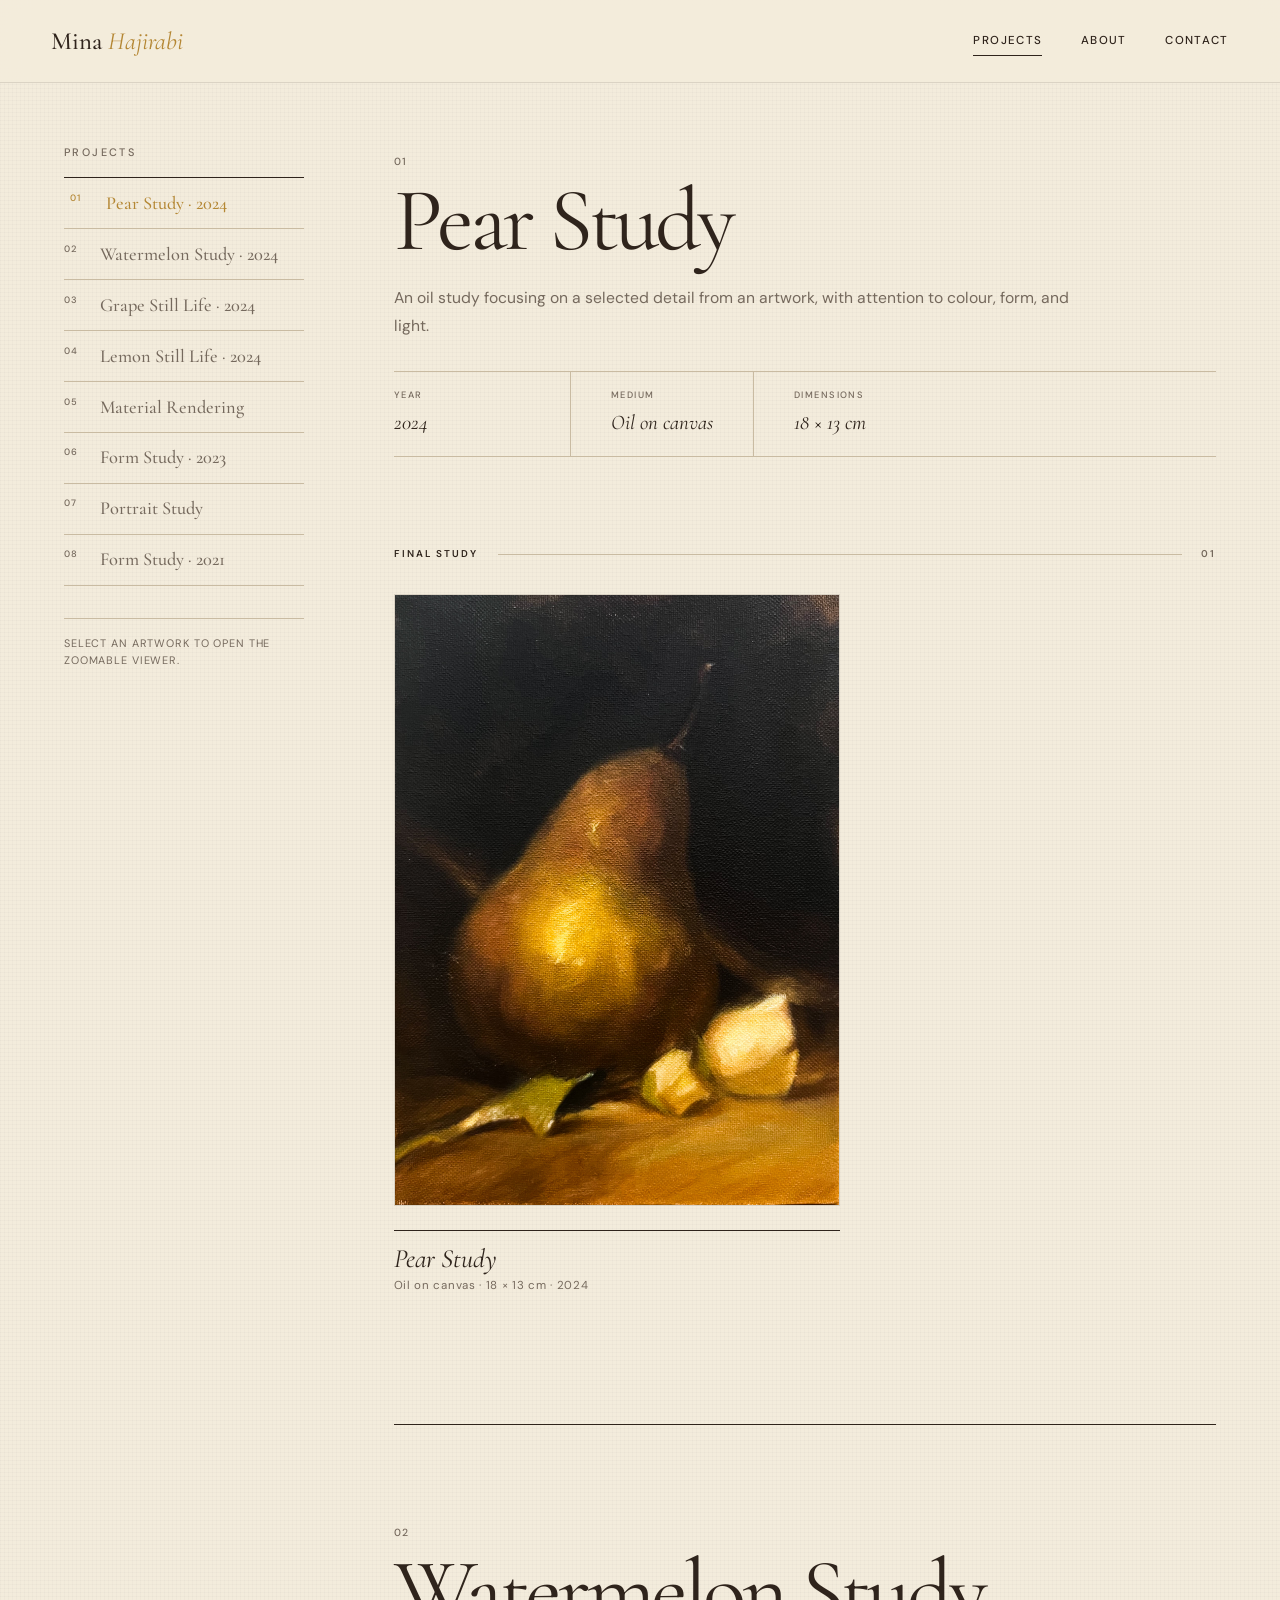
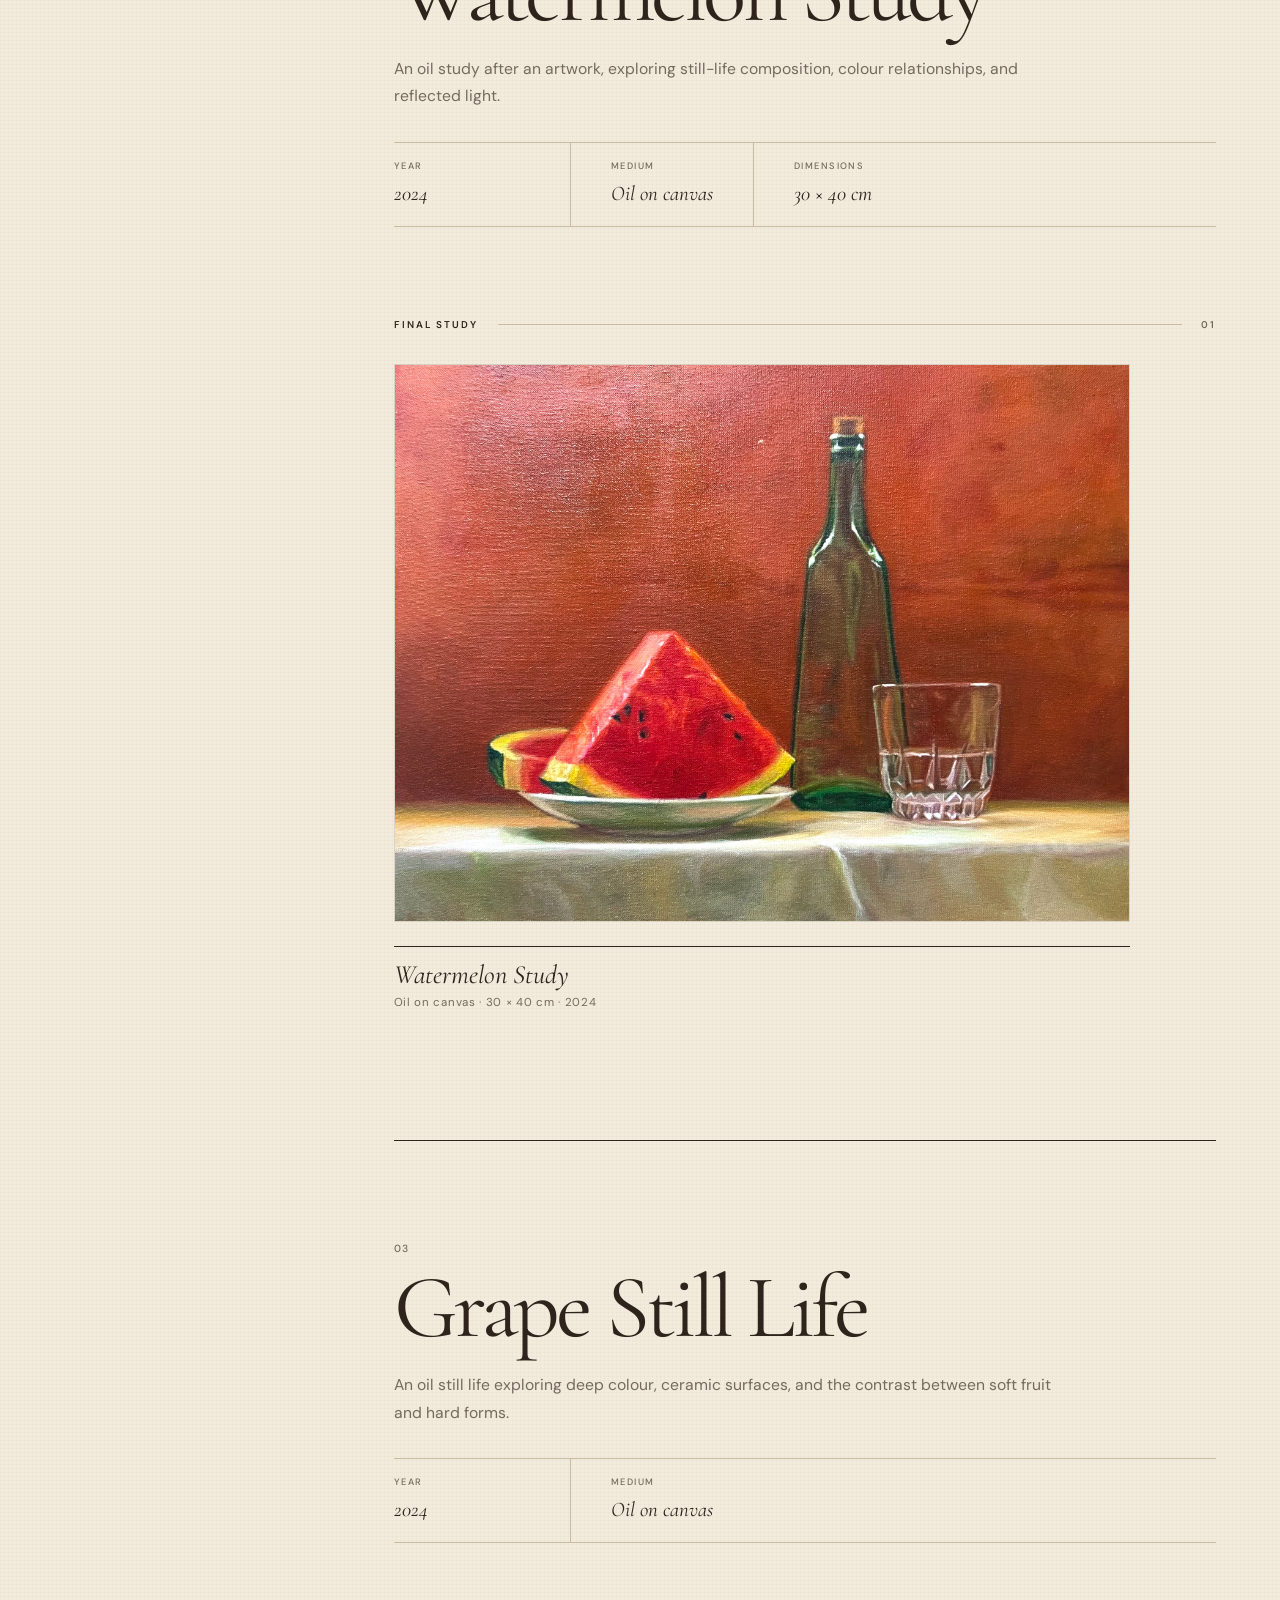
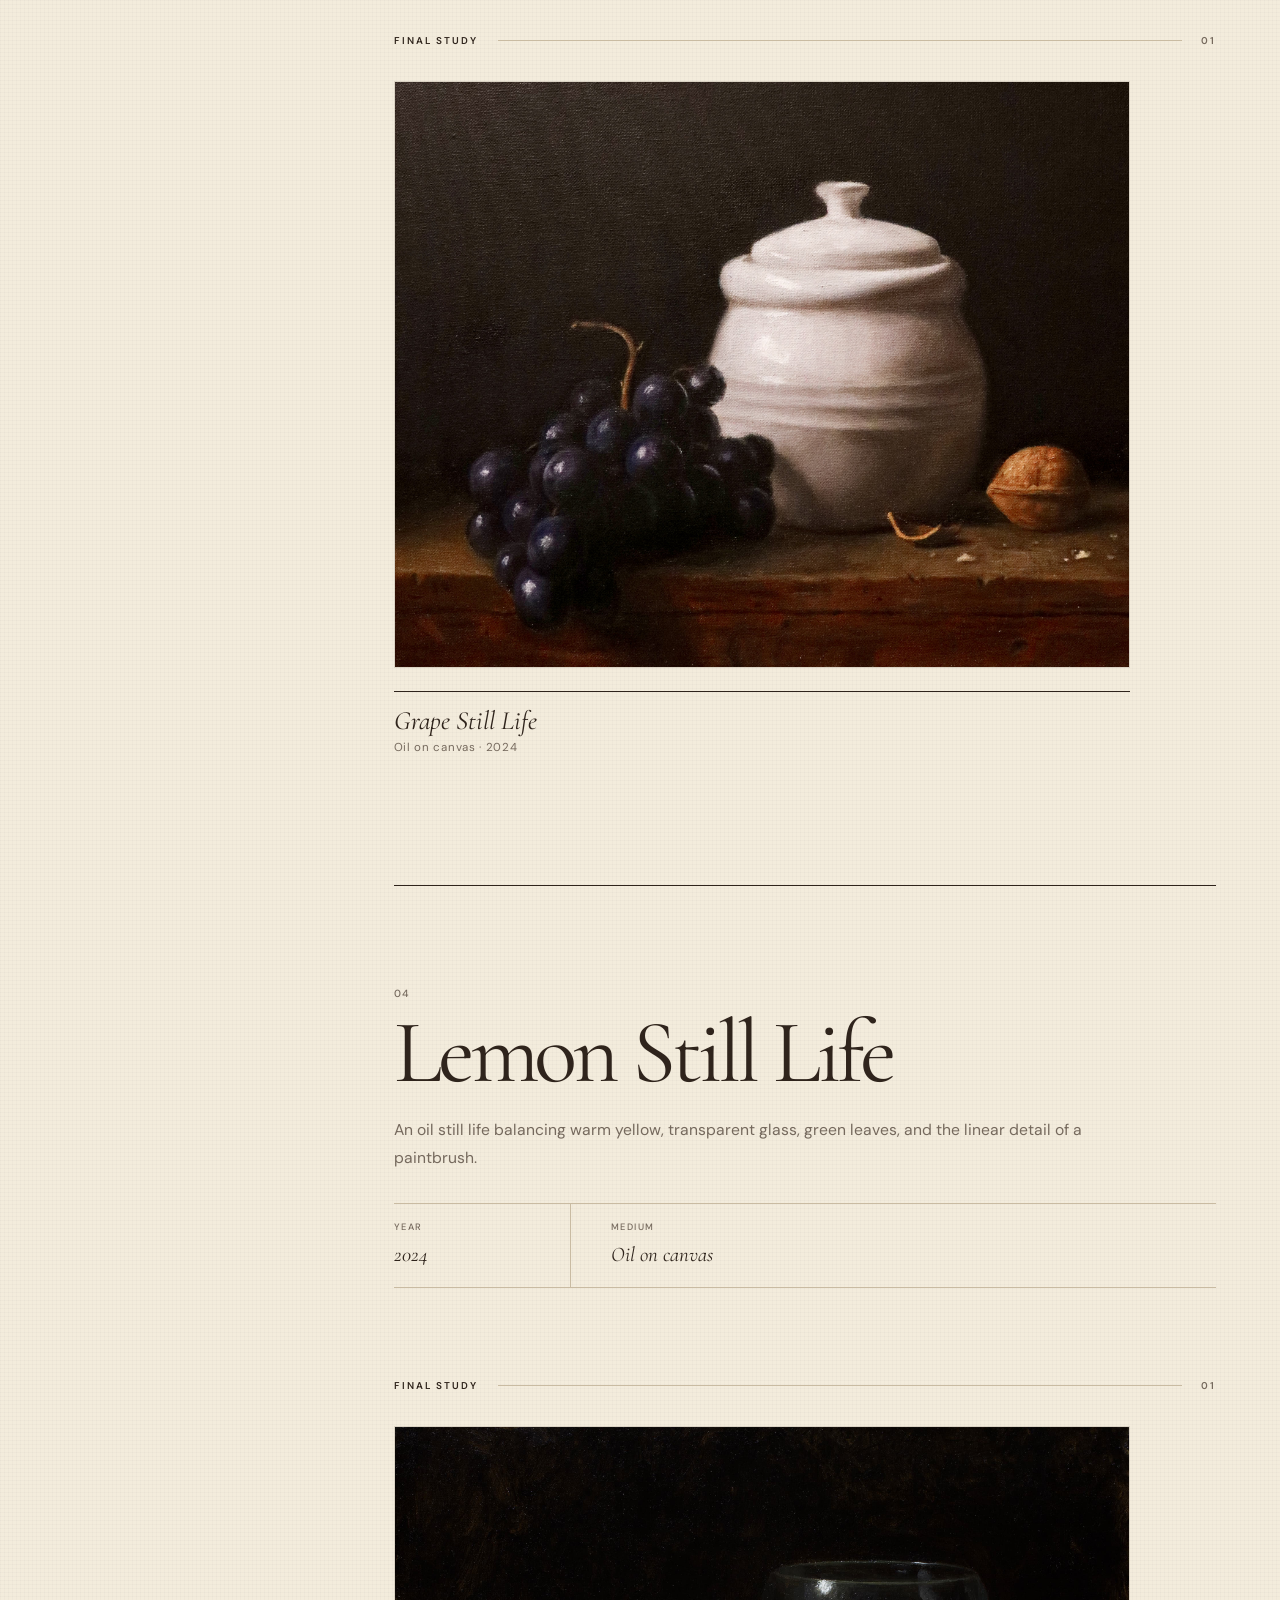
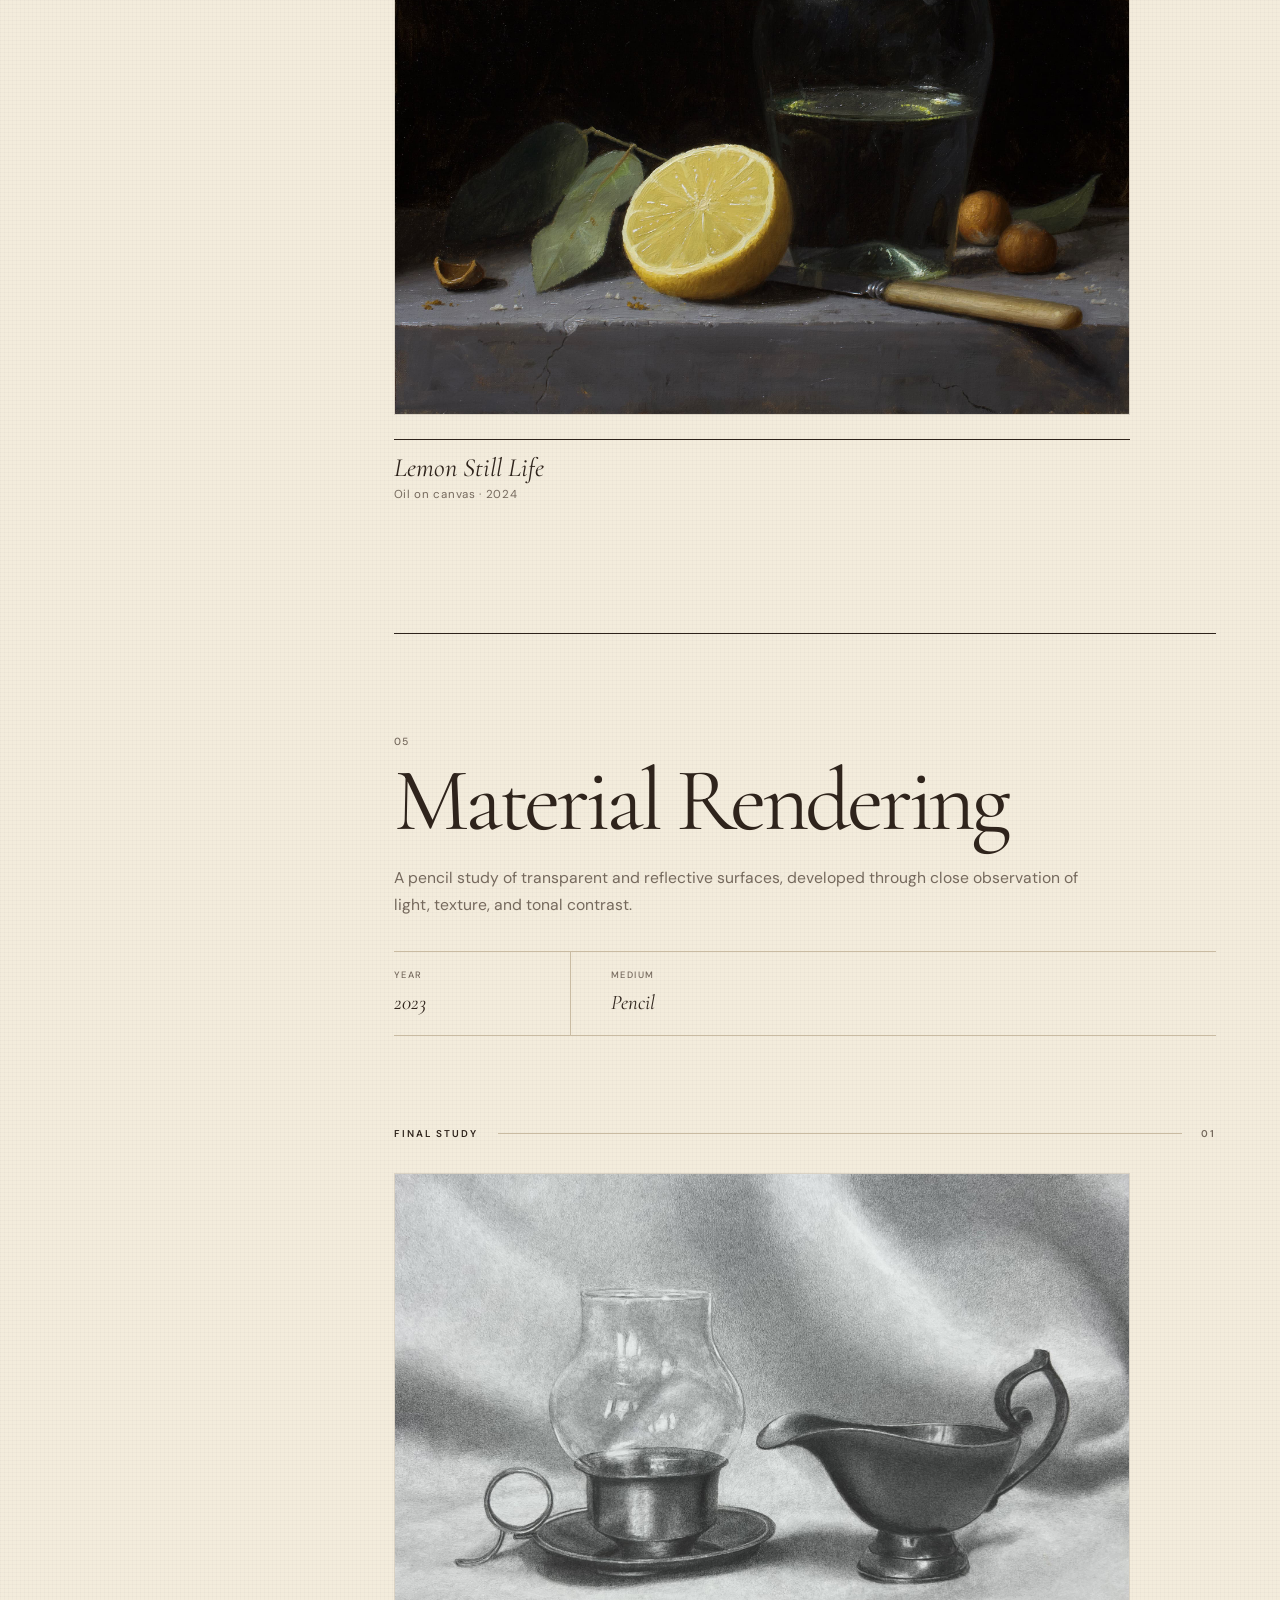
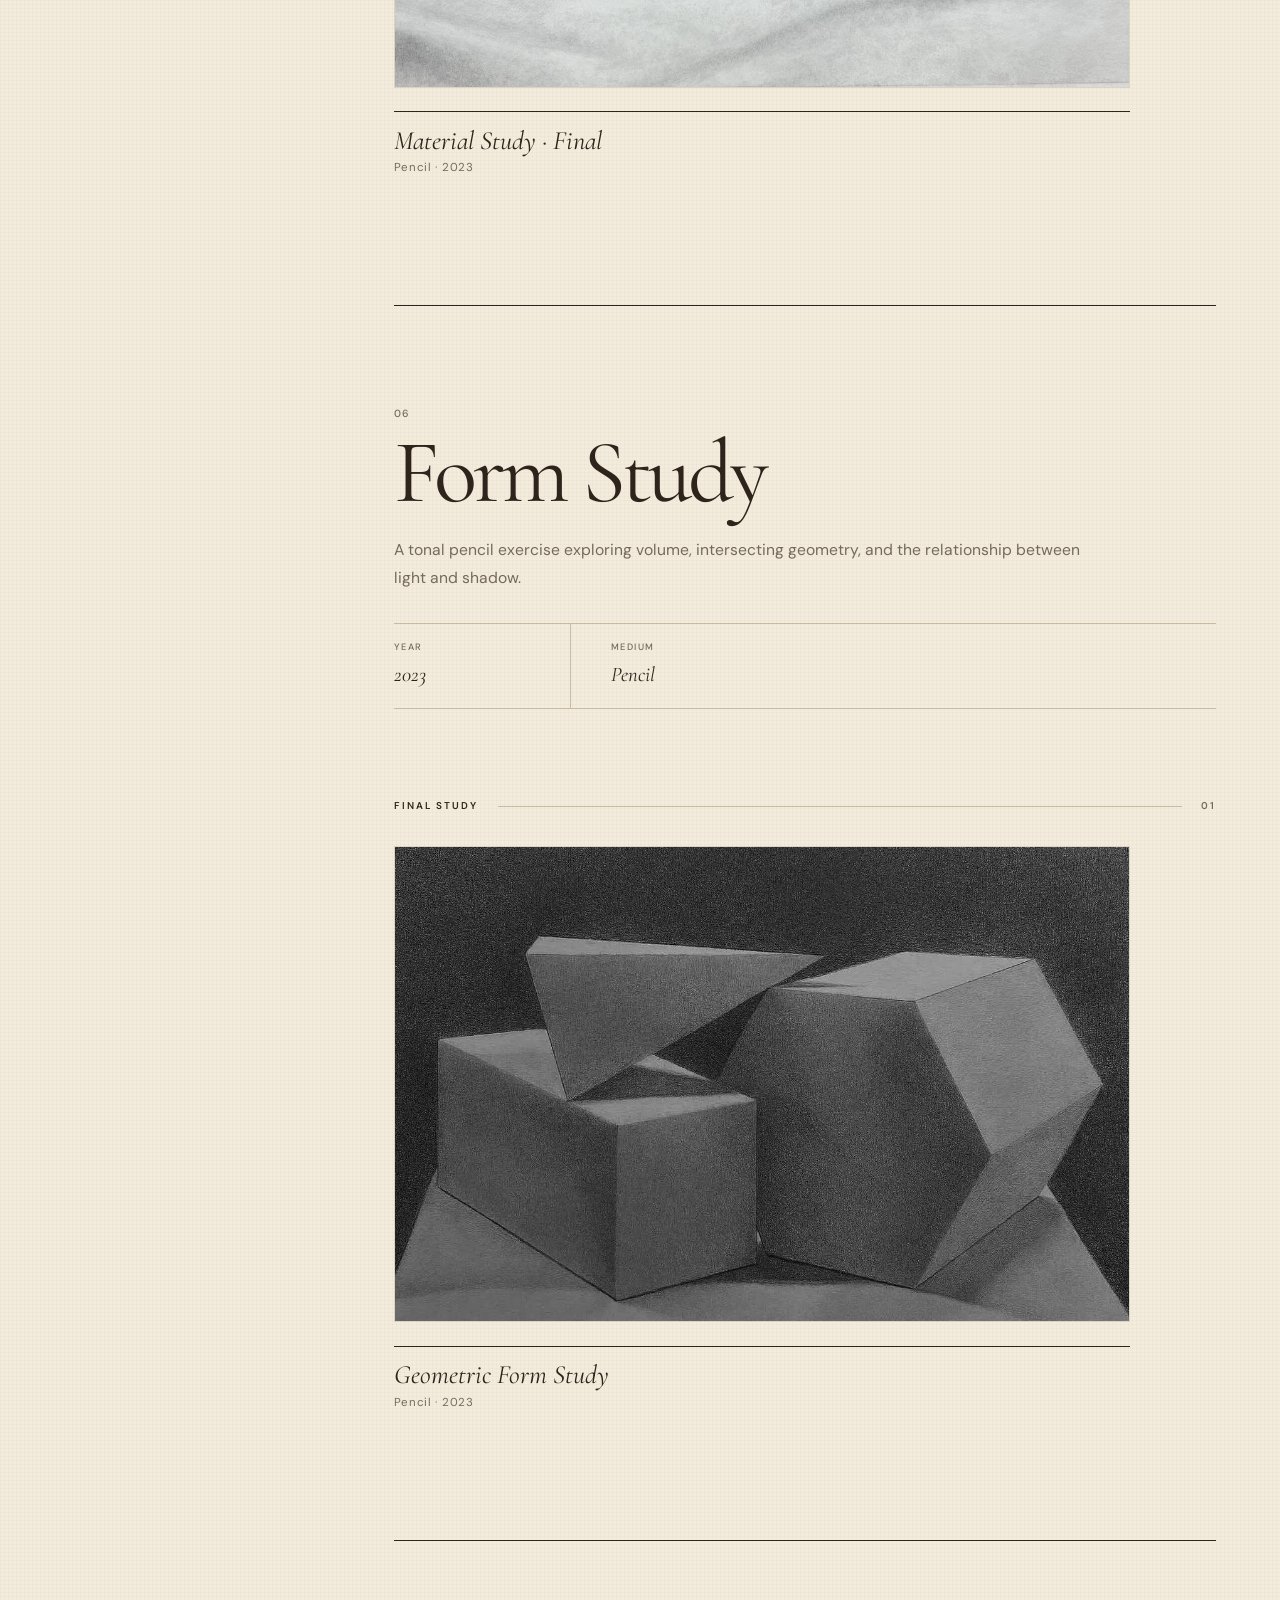
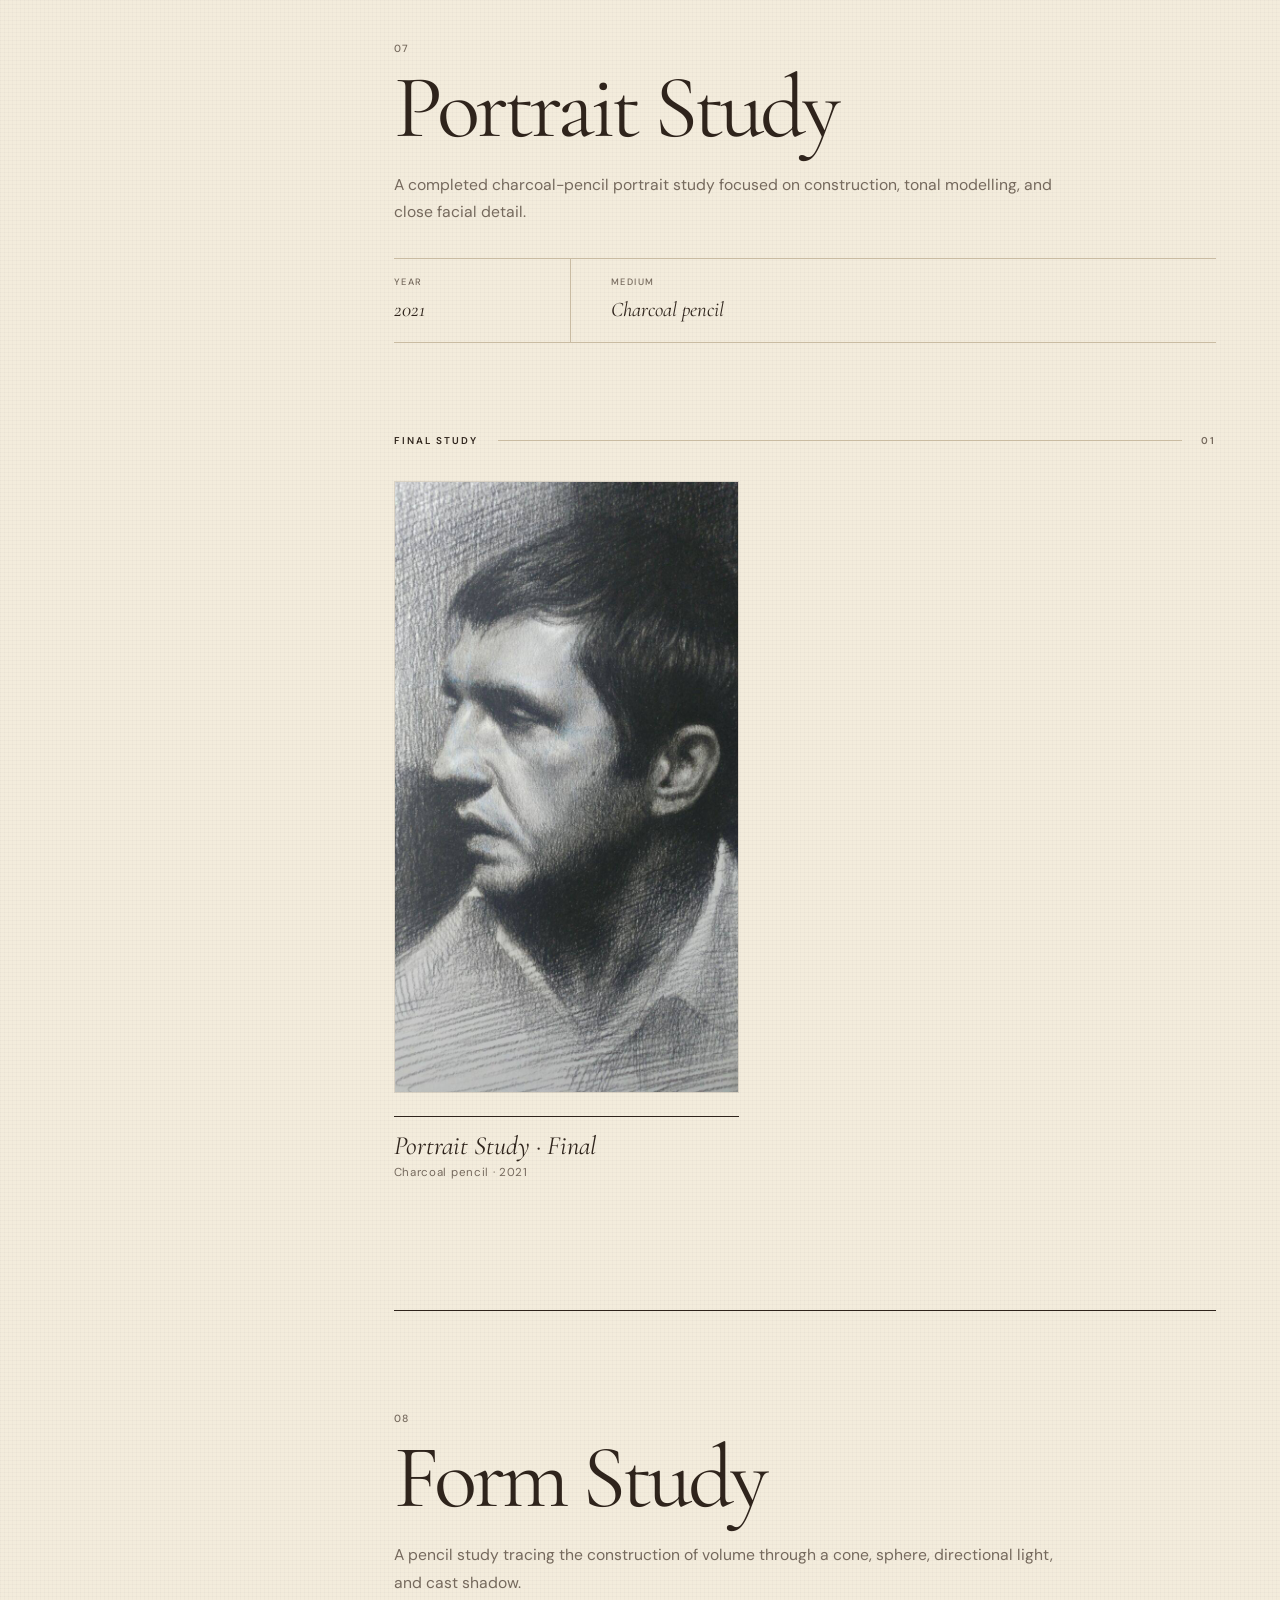
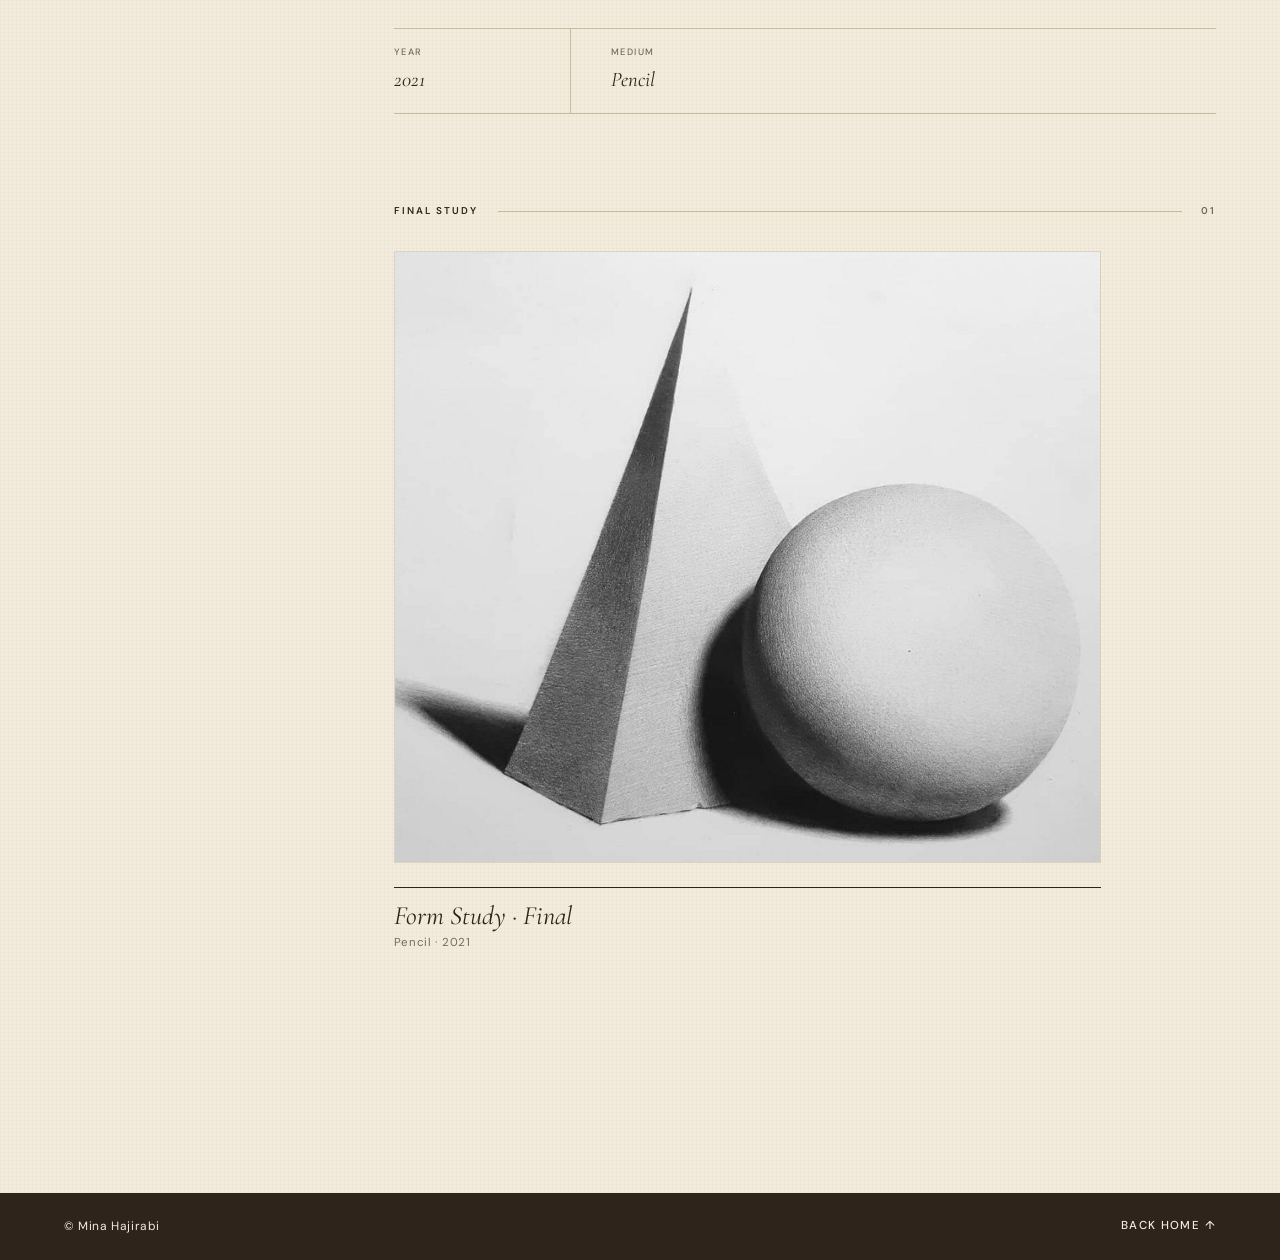
==== commit 5c1678a1: "added new files" ====
--- a/projects/index.html
+++ b/projects/index.html
@@ -12,7 +12,7 @@
     <title>Projects | Mina Hajirabi</title>
     <link rel="canonical" href="https://minahajirabi.github.io/projects/">
     <link rel="icon" href="../favicon.svg" type="image/svg+xml">
-    <link rel="stylesheet" href="../styles.css?v=20260823-2">
+    <link rel="stylesheet" href="../styles.css?v=20260824-1">
 </head>
 <body class="projects-page">
     <a class="skip-link" href="#project-content">Skip to projects</a>
@@ -30,12 +30,14 @@
         <aside class="portfolio-sidebar" aria-label="Project index">
             <p class="eyebrow">Projects</p>
             <nav class="portfolio-nav" aria-label="Jump to project">
-                <a class="active" href="#oil-detail-study-2024"><span>01</span>Detail Study · 2024</a>
-                <a href="#oil-artwork-study-2024"><span>02</span>Artwork Study · 2024</a>
-                <a href="#material-rendering-2023"><span>03</span>Material Rendering</a>
-                <a href="#form-study-2023"><span>04</span>Form Study · 2023</a>
-                <a href="#portrait-study-2021"><span>05</span>Portrait Study</a>
-                <a href="#form-study-2021"><span>06</span>Form Study · 2021</a>
+                <a class="active" href="#oil-detail-study-2024"><span>01</span>Pear Study · 2024</a>
+                <a href="#oil-artwork-study-2024"><span>02</span>Watermelon Study · 2024</a>
+                <a href="#grape-still-life-2024"><span>03</span>Grape Still Life · 2024</a>
+                <a href="#lemon-still-life-2024"><span>04</span>Lemon Still Life · 2024</a>
+                <a href="#material-rendering-2023"><span>05</span>Material Rendering</a>
+                <a href="#form-study-2023"><span>06</span>Form Study · 2023</a>
+                <a href="#portrait-study-2021"><span>07</span>Portrait Study</a>
+                <a href="#form-study-2021"><span>08</span>Form Study · 2021</a>
             </nav>
             <p class="portfolio-note">Select an artwork to open the zoomable viewer.</p>
         </aside>
@@ -44,20 +46,21 @@
             <section class="portfolio-project" id="oil-detail-study-2024">
                 <header class="portfolio-project-header">
                     <p class="project-number">01</p>
-                    <h1>Detail Study</h1>
+                    <h1>Pear Study</h1>
                     <p class="portfolio-description">An oil study focusing on a selected detail from an artwork, with attention to colour, form, and light.</p>
                     <div class="portfolio-meta">
                         <p><span>Year</span><strong>2024</strong></p>
                         <p><span>Medium</span><strong>Oil on canvas</strong></p>
-                    </div>
-                </header>
-                <div class="artwork-heading"><span>Final study</span><i></i><small>01</small></div>
-                <div class="artwork-list">
-                    <figure class="artwork-card">
-                        <button class="artwork-image" type="button" aria-label="Open the completed Detail Study in the viewer">
-                            <img src="oil-detail-study-2024/final.jpg" alt="Completed oil study of a pear and folded paper forms" width="1874" height="2560" loading="lazy" decoding="async">
-                        </button>
-                        <figcaption><strong>Detail Study</strong><span>Oil on canvas · 2024</span></figcaption>
+                        <p><span>Dimensions</span><strong>18 × 13 cm</strong></p>
+                    </div>
+                </header>
+                <div class="artwork-heading"><span>Final study</span><i></i><small>01</small></div>
+                <div class="artwork-list">
+                    <figure class="artwork-card">
+                        <button class="artwork-image" type="button" aria-label="Open the completed Pear Study in the viewer">
+                            <img src="oil-detail-study-2024/final.jpg" alt="Completed oil study of a pear and folded paper forms" width="1750" height="2400" loading="lazy" decoding="async">
+                        </button>
+                        <figcaption><strong>Pear Study</strong><span>Oil on canvas · 18 × 13 cm · 2024</span></figcaption>
                     </figure>
                 </div>
             </section>
@@ -65,27 +68,70 @@
             <section class="portfolio-project" id="oil-artwork-study-2024">
                 <header class="portfolio-project-header">
                     <p class="project-number">02</p>
-                    <h2>Artwork Study</h2>
+                    <h2>Watermelon Study</h2>
                     <p class="portfolio-description">An oil study after an artwork, exploring still-life composition, colour relationships, and reflected light.</p>
                     <div class="portfolio-meta">
                         <p><span>Year</span><strong>2024</strong></p>
                         <p><span>Medium</span><strong>Oil on canvas</strong></p>
-                    </div>
-                </header>
-                <div class="artwork-heading"><span>Final study</span><i></i><small>01</small></div>
-                <div class="artwork-list">
-                    <figure class="artwork-card">
-                        <button class="artwork-image" type="button" aria-label="Open the completed Artwork Study in the viewer">
-                            <img src="oil-artwork-study-2024/final.jpg" alt="Completed oil still-life study with watermelon, bottle, and glass" width="1280" height="926" loading="lazy" decoding="async">
-                        </button>
-                        <figcaption><strong>Artwork Study</strong><span>Oil on canvas · 2024</span></figcaption>
+                        <p><span>Dimensions</span><strong>30 × 40 cm</strong></p>
+                    </div>
+                </header>
+                <div class="artwork-heading"><span>Final study</span><i></i><small>01</small></div>
+                <div class="artwork-list">
+                    <figure class="artwork-card">
+                        <button class="artwork-image" type="button" aria-label="Open the completed Watermelon Study in the viewer">
+                            <img src="oil-artwork-study-2024/final.jpg" alt="Completed oil still-life study with watermelon, bottle, and glass" width="2400" height="1818" loading="lazy" decoding="async">
+                        </button>
+                        <figcaption><strong>Watermelon Study</strong><span>Oil on canvas · 30 × 40 cm · 2024</span></figcaption>
+                    </figure>
+                </div>
+            </section>
+
+            <section class="portfolio-project" id="grape-still-life-2024">
+                <header class="portfolio-project-header">
+                    <p class="project-number">03</p>
+                    <h2>Grape Still Life</h2>
+                    <p class="portfolio-description">An oil still life exploring deep colour, ceramic surfaces, and the contrast between soft fruit and hard forms.</p>
+                    <div class="portfolio-meta">
+                        <p><span>Year</span><strong>2024</strong></p>
+                        <p><span>Medium</span><strong>Oil on canvas</strong></p>
+                    </div>
+                </header>
+                <div class="artwork-heading"><span>Final study</span><i></i><small>01</small></div>
+                <div class="artwork-list">
+                    <figure class="artwork-card">
+                        <button class="artwork-image" type="button" aria-label="Open the completed Grape Still Life in the viewer">
+                            <img src="grape-still-life-2024/final.jpg" alt="Completed oil still life with grapes, a white vessel, and a walnut" width="2400" height="1912" loading="lazy" decoding="async">
+                        </button>
+                        <figcaption><strong>Grape Still Life</strong><span>Oil on canvas · 2024</span></figcaption>
+                    </figure>
+                </div>
+            </section>
+
+            <section class="portfolio-project" id="lemon-still-life-2024">
+                <header class="portfolio-project-header">
+                    <p class="project-number">04</p>
+                    <h2>Lemon Still Life</h2>
+                    <p class="portfolio-description">An oil still life balancing warm yellow, transparent glass, green leaves, and the linear detail of a paintbrush.</p>
+                    <div class="portfolio-meta">
+                        <p><span>Year</span><strong>2024</strong></p>
+                        <p><span>Medium</span><strong>Oil on canvas</strong></p>
+                    </div>
+                </header>
+                <div class="artwork-heading"><span>Final study</span><i></i><small>01</small></div>
+                <div class="artwork-list">
+                    <figure class="artwork-card">
+                        <button class="artwork-image" type="button" aria-label="Open the completed Lemon Still Life in the viewer">
+                            <img src="lemon-still-life-2024/final.jpg" alt="Completed oil still life with a lemon, glass, leaves, and paintbrush" width="2560" height="2048" loading="lazy" decoding="async">
+                        </button>
+                        <figcaption><strong>Lemon Still Life</strong><span>Oil on canvas · 2024</span></figcaption>
                     </figure>
                 </div>
             </section>
 
             <section class="portfolio-project" id="material-rendering-2023">
                 <header class="portfolio-project-header">
-                    <p class="project-number">03</p>
+                    <p class="project-number">05</p>
                     <h2>Material Rendering</h2>
                     <p class="portfolio-description">A pencil study of transparent and reflective surfaces, developed through close observation of light, texture, and tonal contrast.</p>
                     <div class="portfolio-meta">
@@ -106,7 +152,7 @@
 
             <section class="portfolio-project" id="form-study-2023">
                 <header class="portfolio-project-header">
-                    <p class="project-number">04</p>
+                    <p class="project-number">06</p>
                     <h2>Form Study</h2>
                     <p class="portfolio-description">A tonal pencil exercise exploring volume, intersecting geometry, and the relationship between light and shadow.</p>
                     <div class="portfolio-meta">
@@ -127,7 +173,7 @@
 
             <section class="portfolio-project" id="portrait-study-2021">
                 <header class="portfolio-project-header">
-                    <p class="project-number">05</p>
+                    <p class="project-number">07</p>
                     <h2>Portrait Study</h2>
                     <p class="portfolio-description">A completed charcoal-pencil portrait study focused on construction, tonal modelling, and close facial detail.</p>
                     <div class="portfolio-meta">
@@ -148,7 +194,7 @@
 
             <section class="portfolio-project" id="form-study-2021">
                 <header class="portfolio-project-header">
-                    <p class="project-number">06</p>
+                    <p class="project-number">08</p>
                     <h2>Form Study</h2>
                     <p class="portfolio-description">A pencil study tracing the construction of volume through a cone, sphere, directional light, and cast shadow.</p>
                     <div class="portfolio-meta">
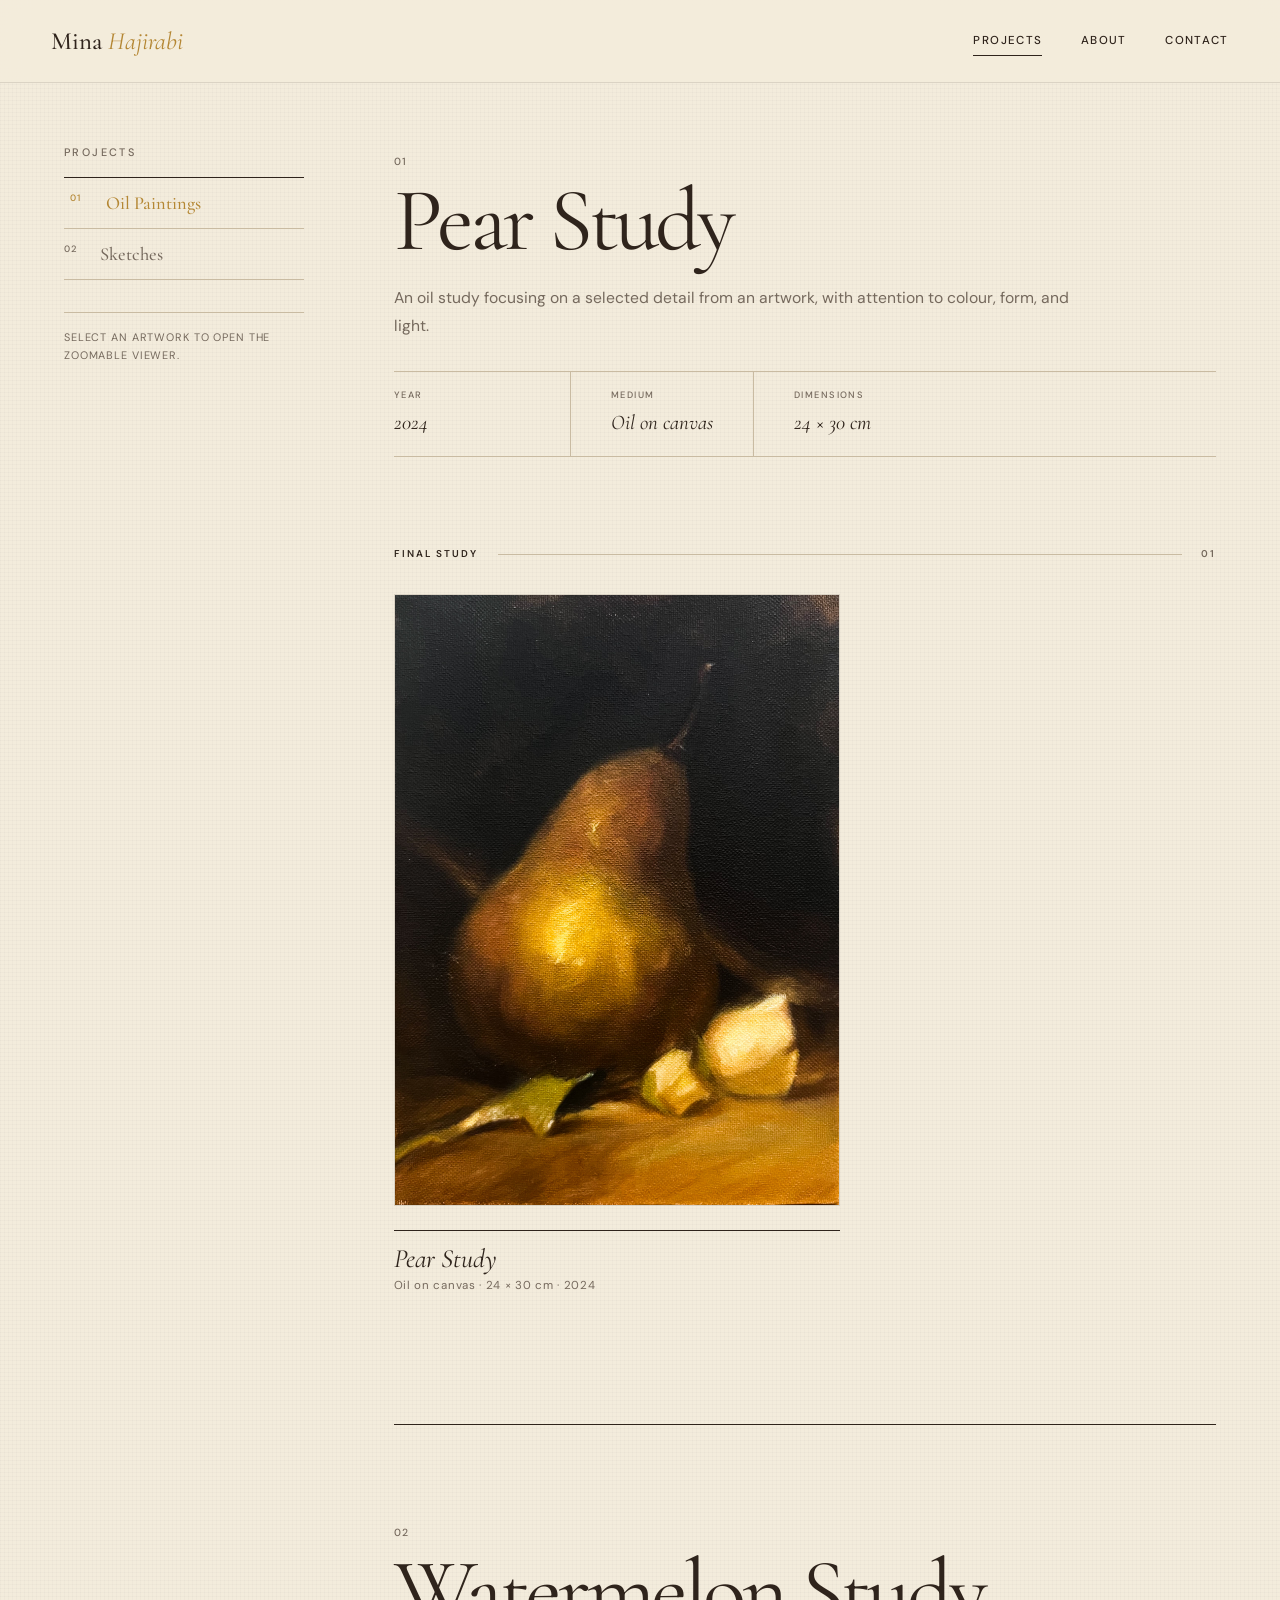
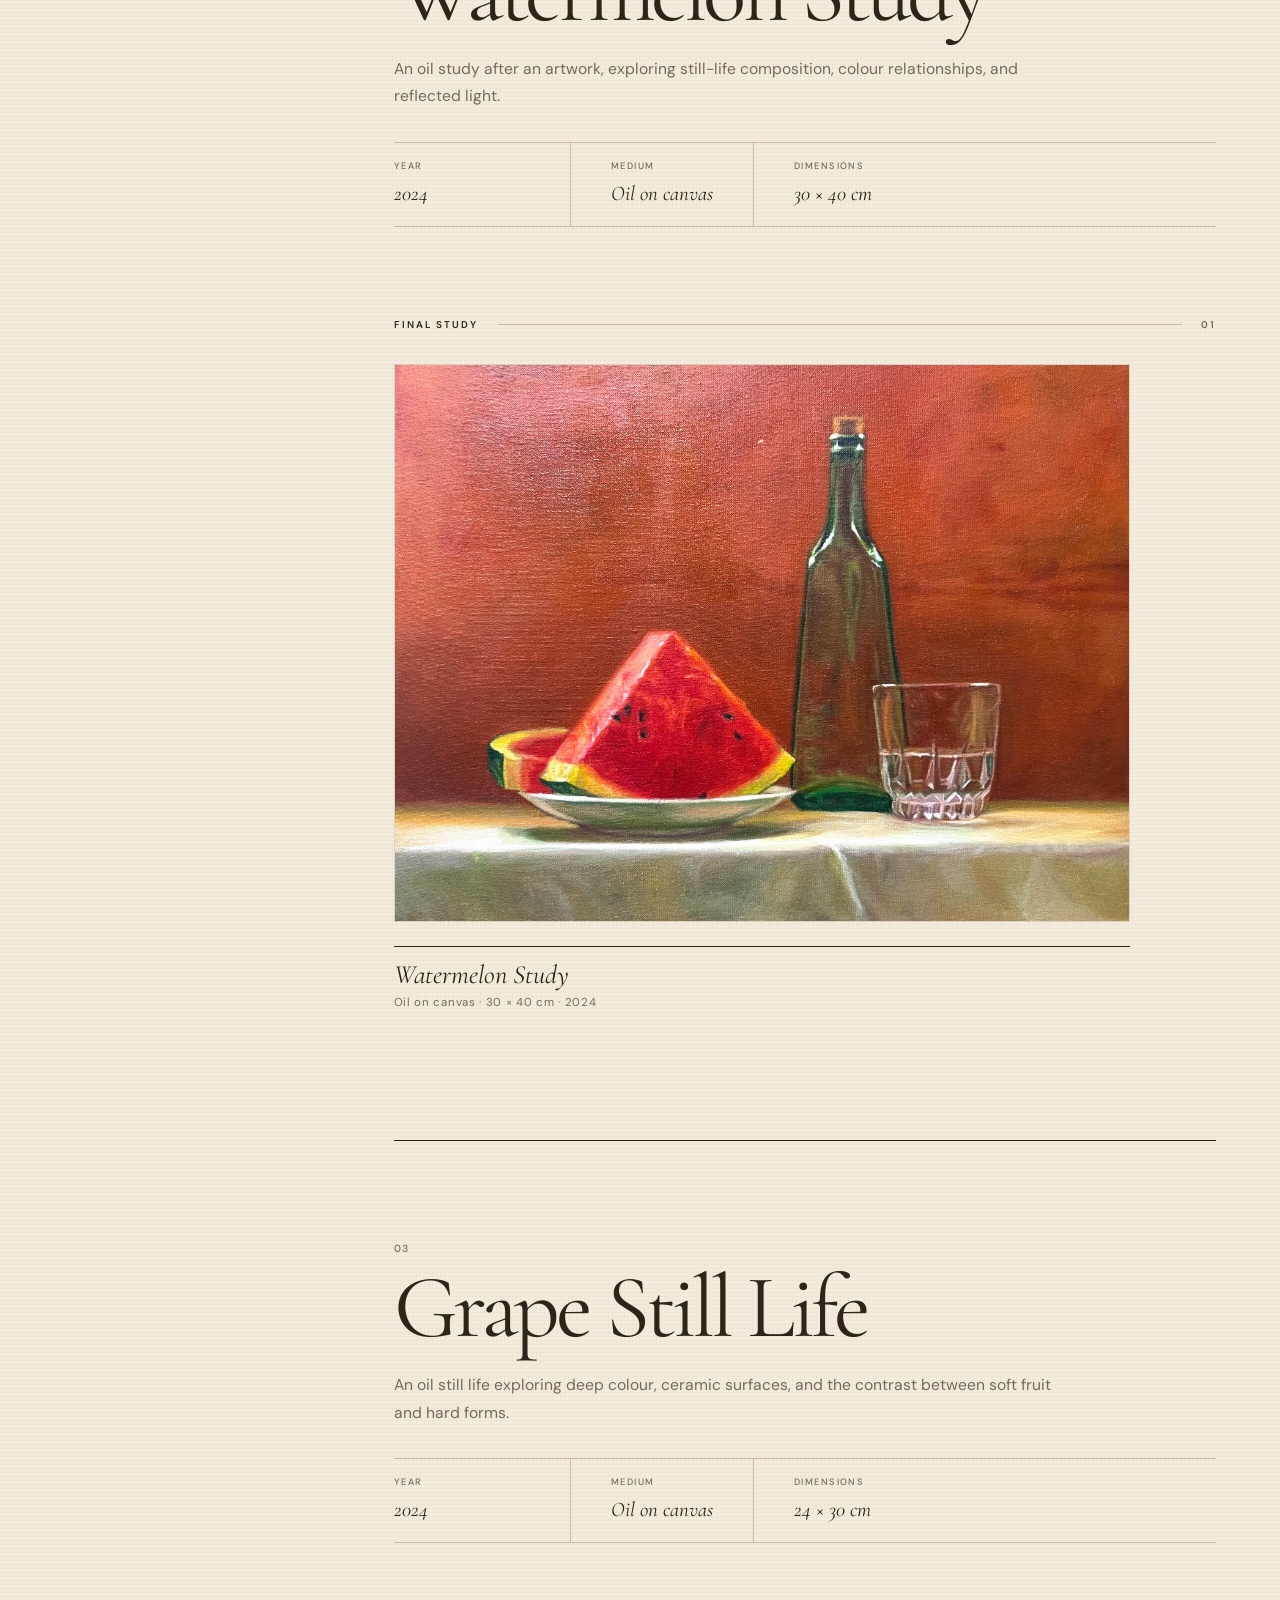
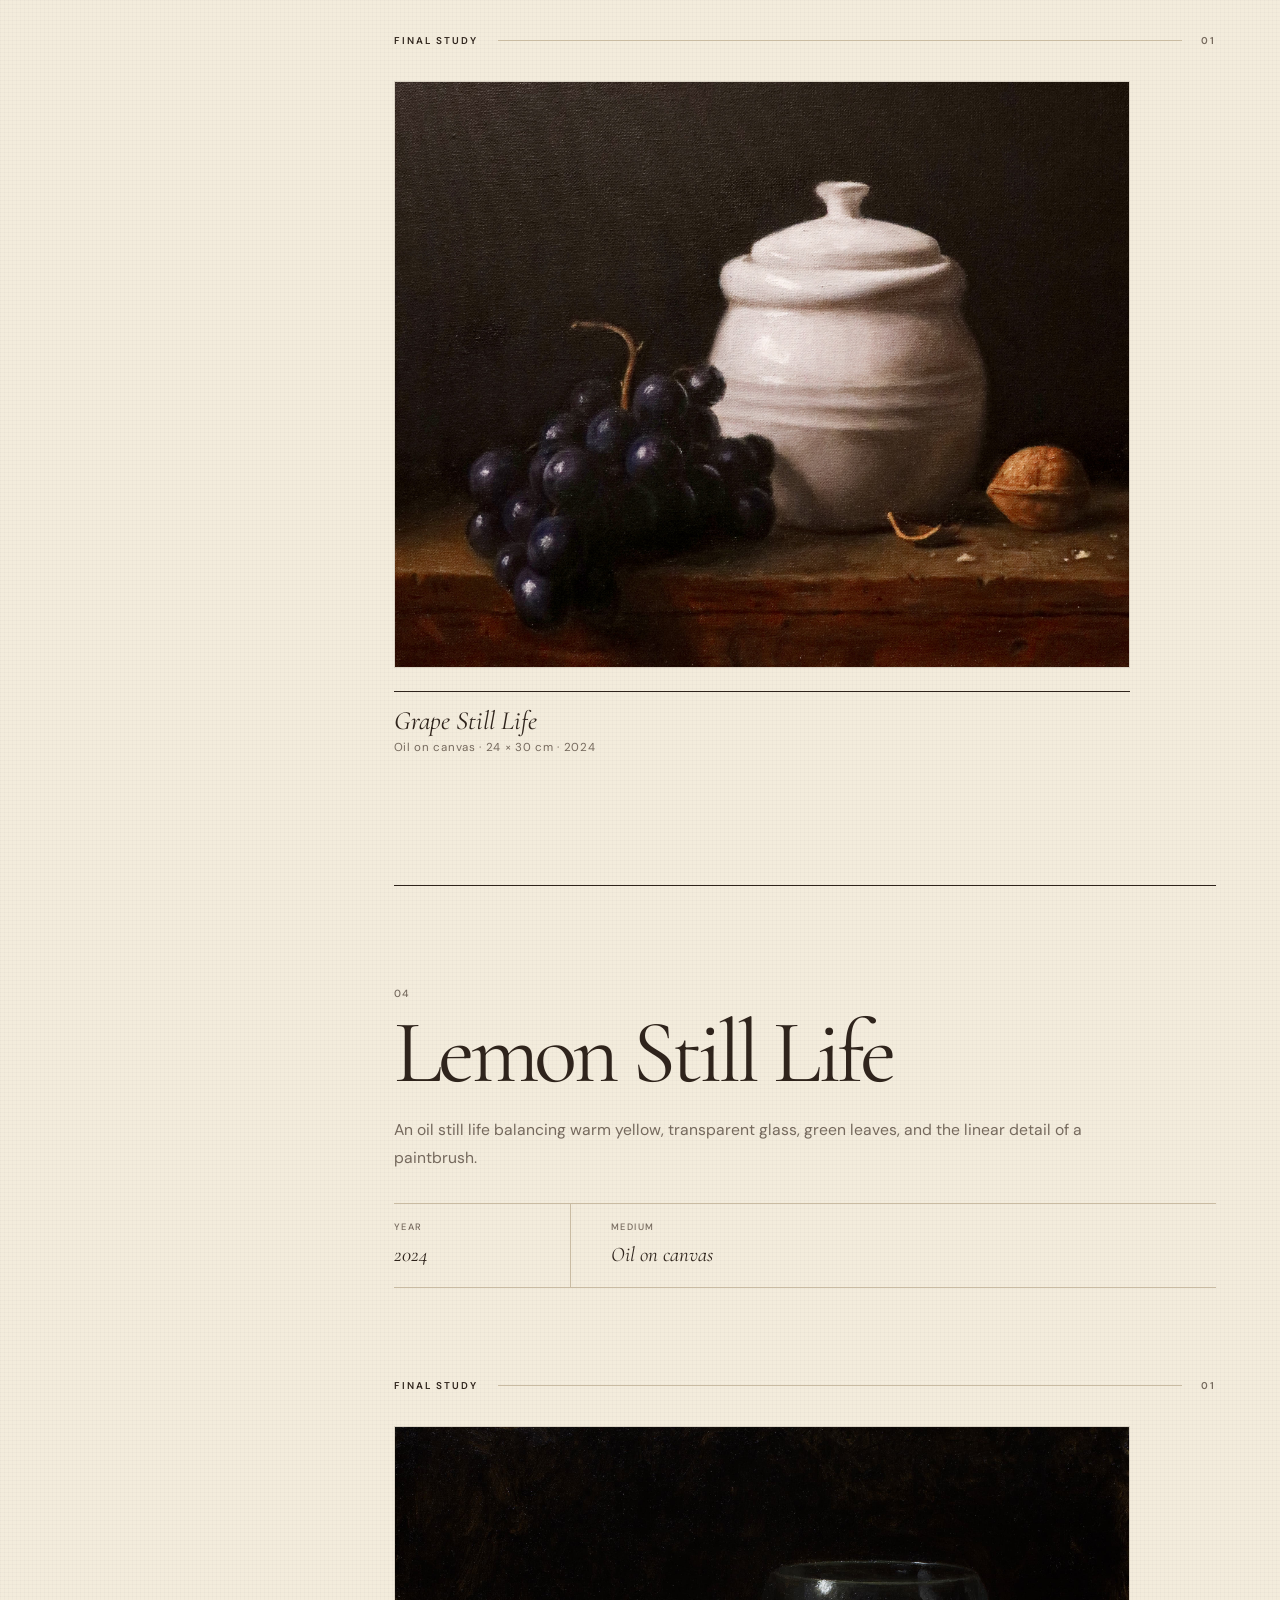
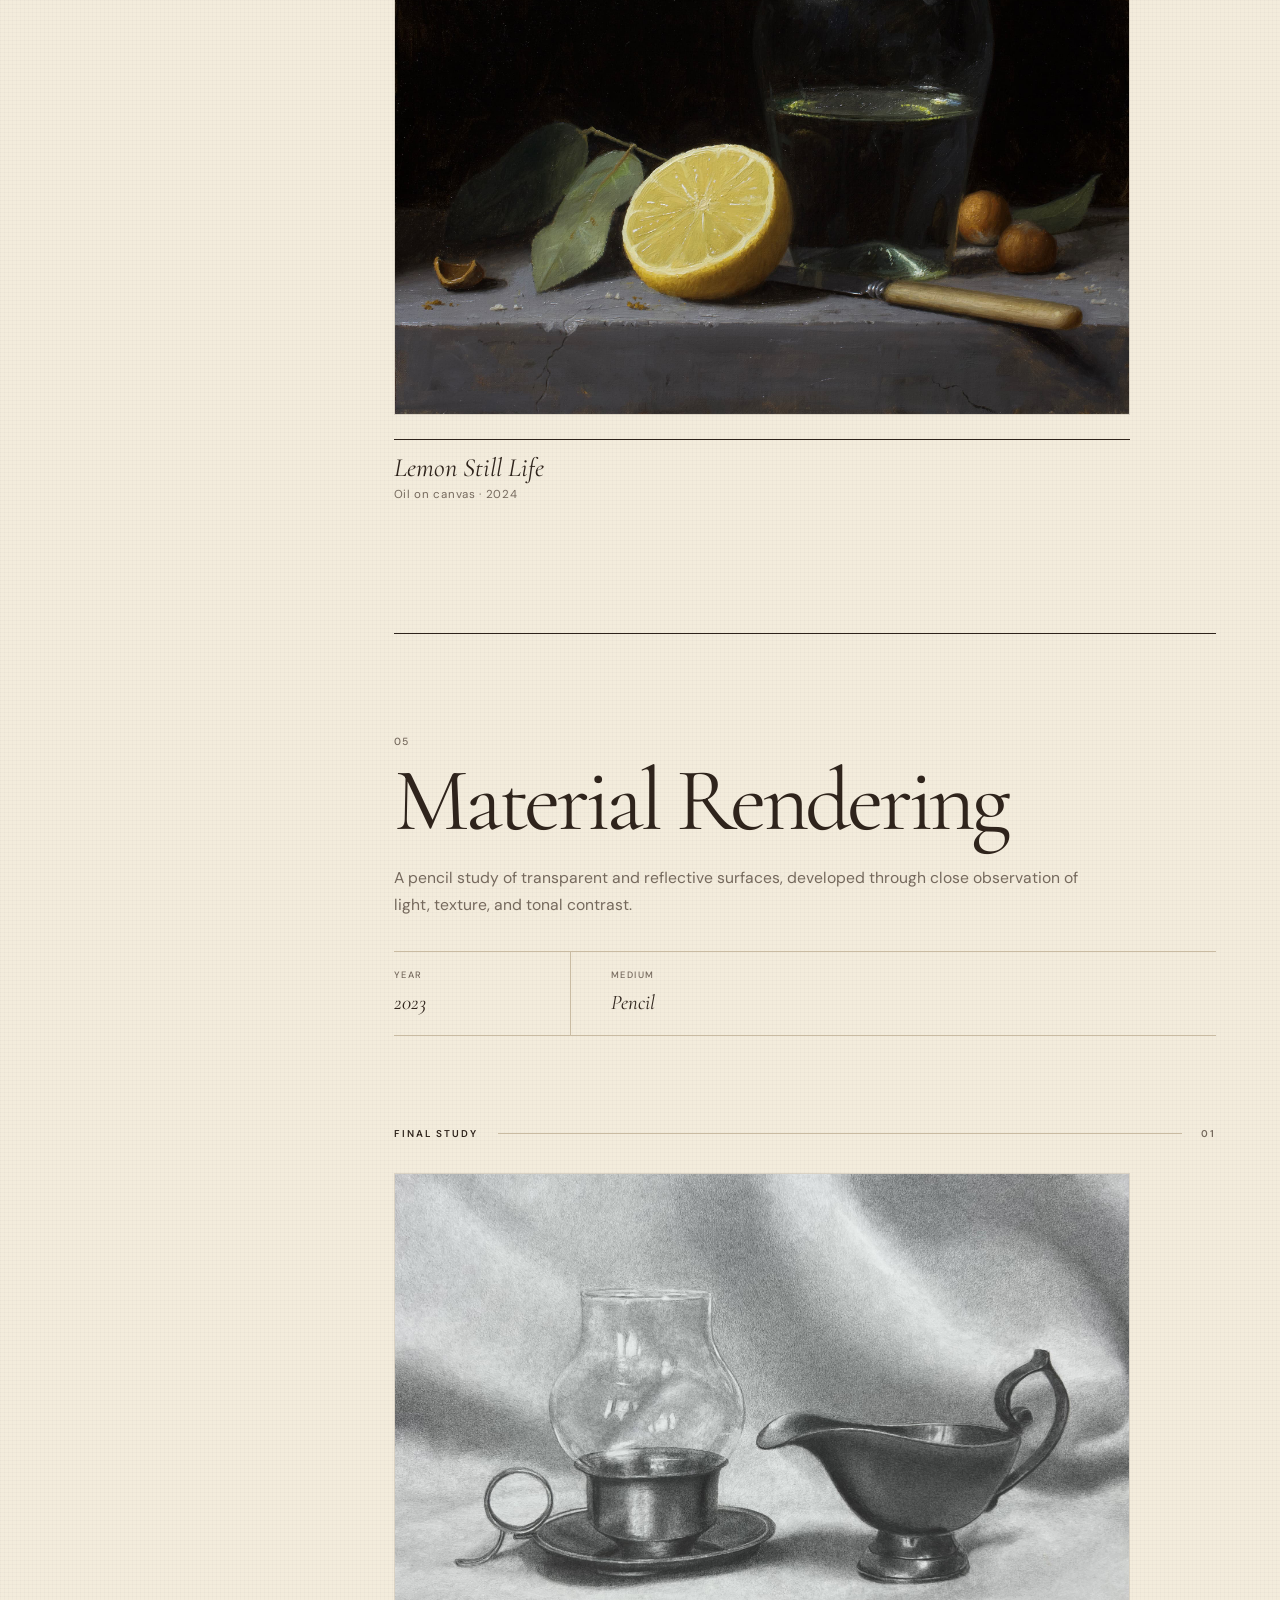
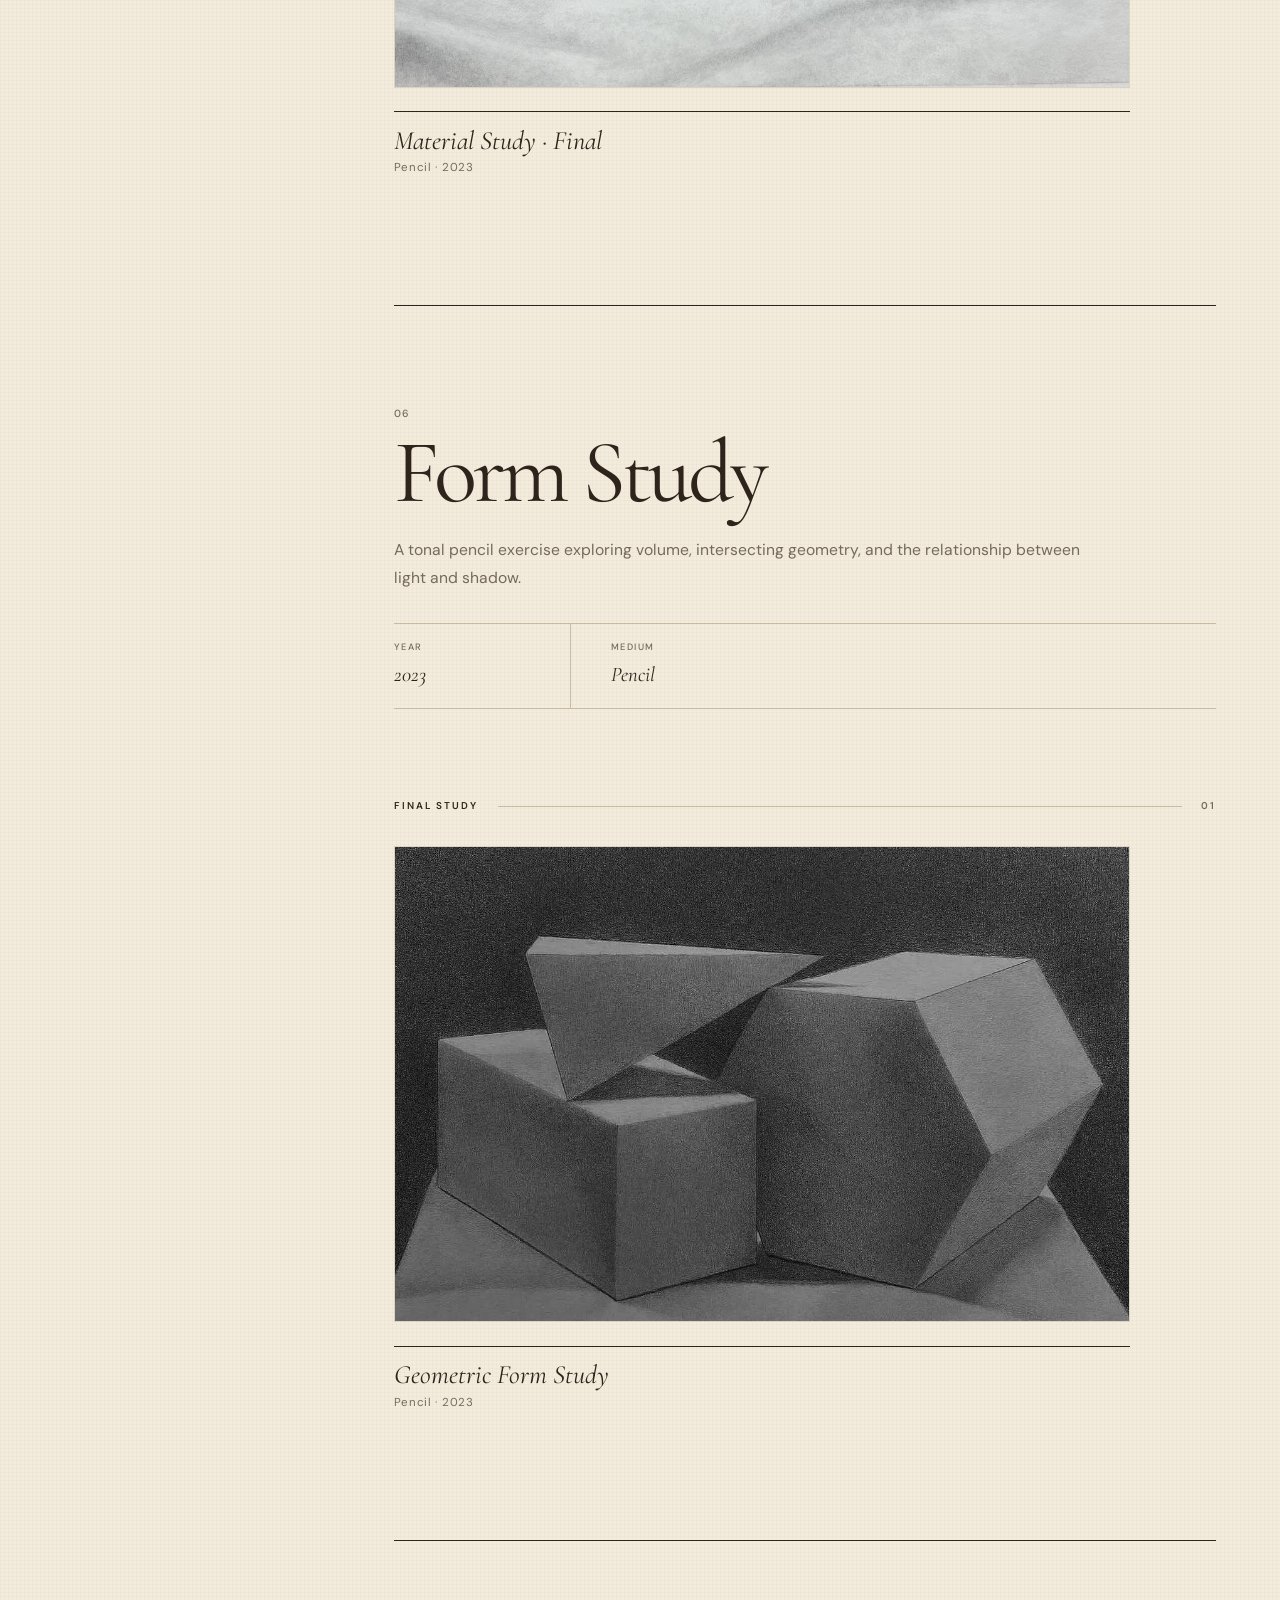
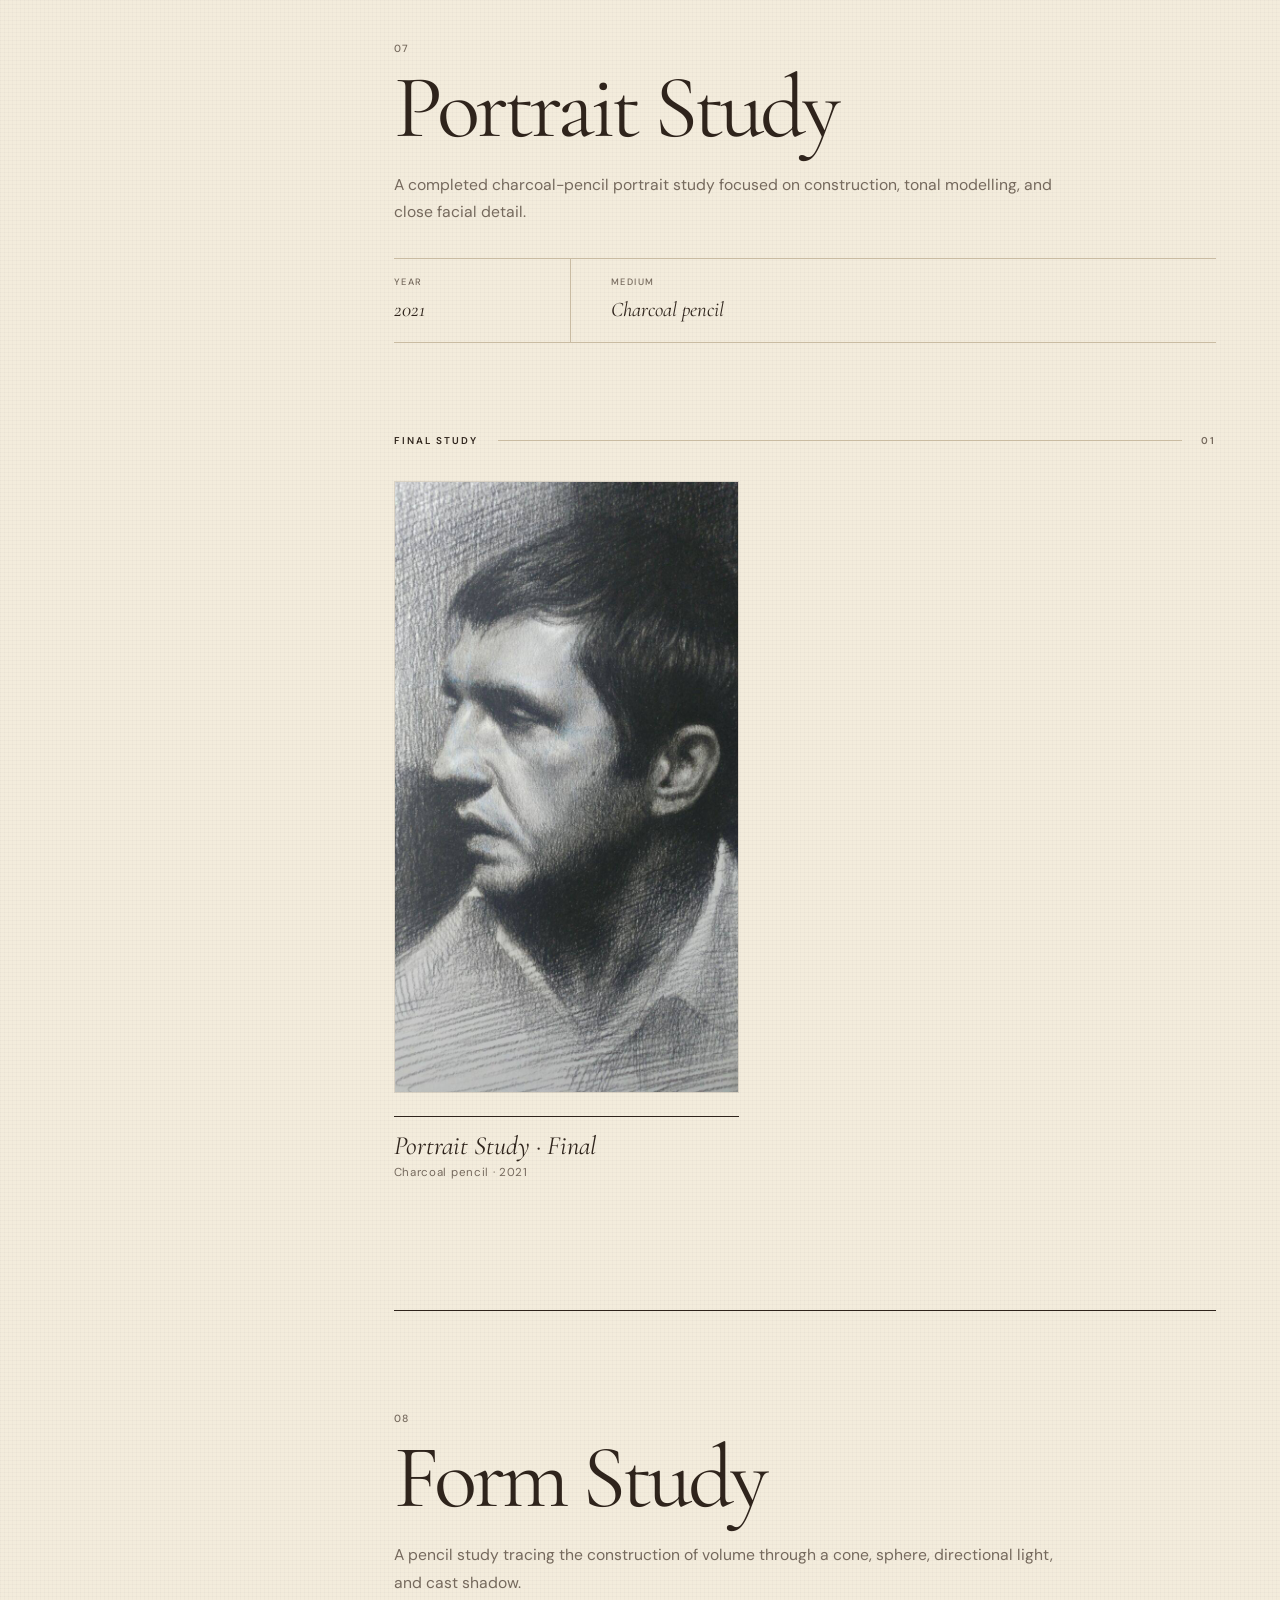
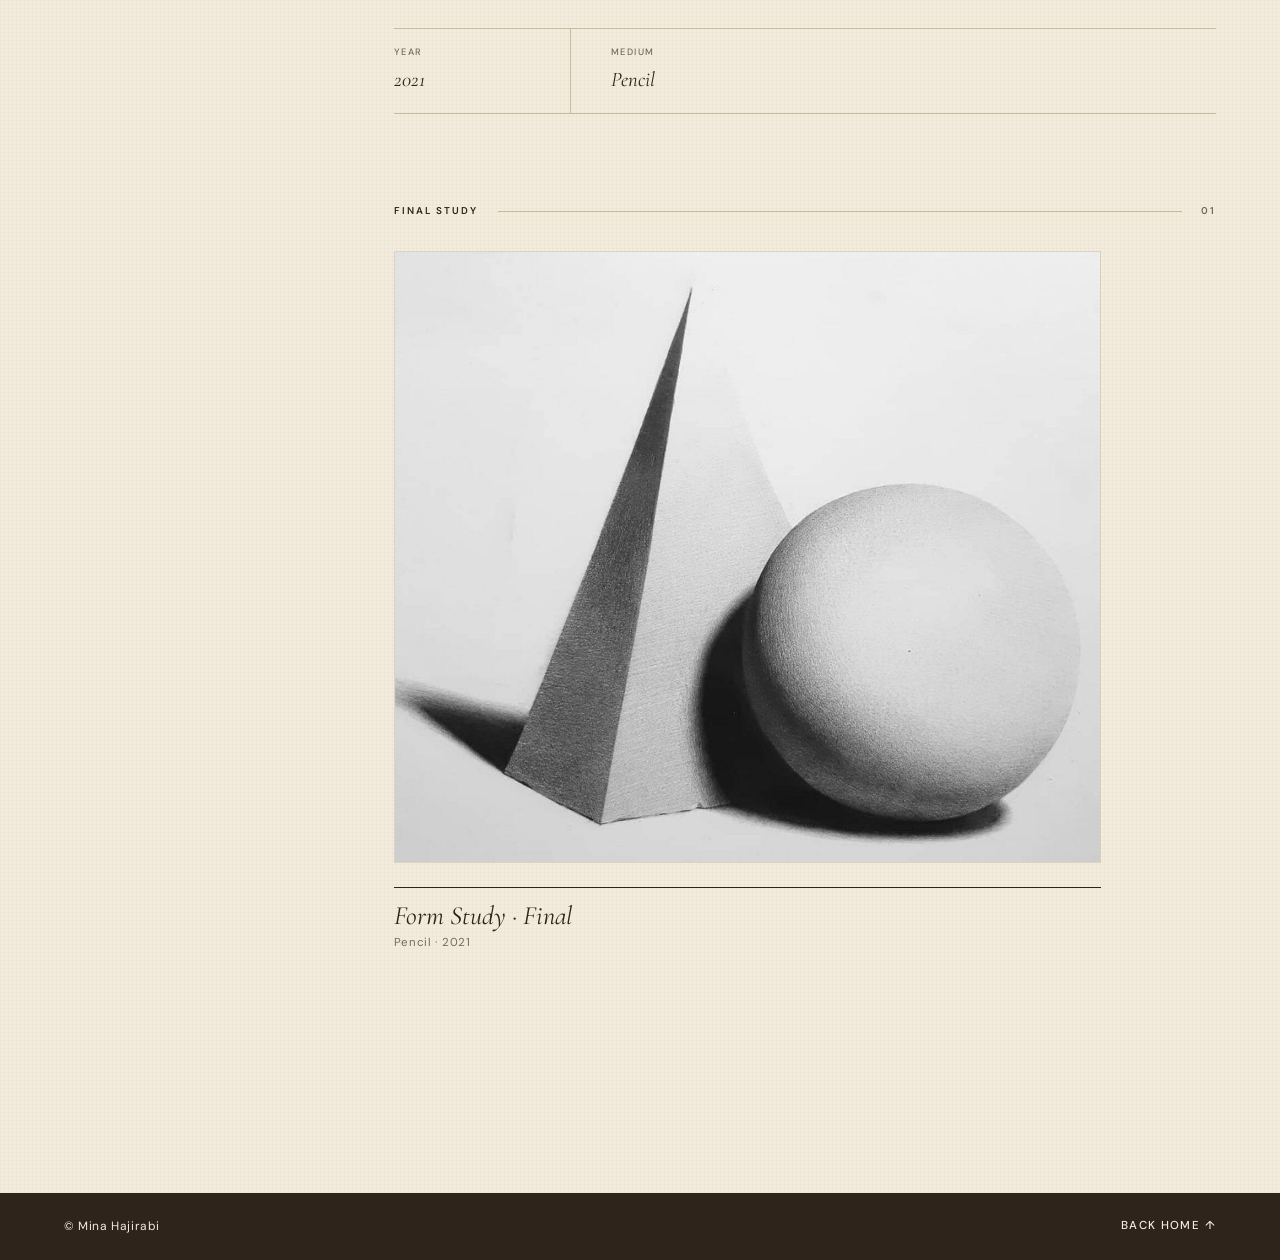
==== commit 55f71310: "updated the info and style" ====
--- a/projects/index.html
+++ b/projects/index.html
@@ -29,15 +29,9 @@
     <main class="portfolio-layout" id="project-content">
         <aside class="portfolio-sidebar" aria-label="Project index">
             <p class="eyebrow">Projects</p>
-            <nav class="portfolio-nav" aria-label="Jump to project">
-                <a class="active" href="#oil-detail-study-2024"><span>01</span>Pear Study · 2024</a>
-                <a href="#oil-artwork-study-2024"><span>02</span>Watermelon Study · 2024</a>
-                <a href="#grape-still-life-2024"><span>03</span>Grape Still Life · 2024</a>
-                <a href="#lemon-still-life-2024"><span>04</span>Lemon Still Life · 2024</a>
-                <a href="#material-rendering-2023"><span>05</span>Material Rendering</a>
-                <a href="#form-study-2023"><span>06</span>Form Study · 2023</a>
-                <a href="#portrait-study-2021"><span>07</span>Portrait Study</a>
-                <a href="#form-study-2021"><span>08</span>Form Study · 2021</a>
+            <nav class="portfolio-nav" aria-label="Jump to artwork category">
+                <a class="active" href="#oil-detail-study-2024"><span>01</span>Oil Paintings</a>
+                <a href="#material-rendering-2023"><span>02</span>Sketches</a>
             </nav>
             <p class="portfolio-note">Select an artwork to open the zoomable viewer.</p>
         </aside>
@@ -51,7 +45,7 @@
                     <div class="portfolio-meta">
                         <p><span>Year</span><strong>2024</strong></p>
                         <p><span>Medium</span><strong>Oil on canvas</strong></p>
-                        <p><span>Dimensions</span><strong>18 × 13 cm</strong></p>
+                        <p><span>Dimensions</span><strong>24 × 30 cm</strong></p>
                     </div>
                 </header>
                 <div class="artwork-heading"><span>Final study</span><i></i><small>01</small></div>
@@ -60,7 +54,7 @@
                         <button class="artwork-image" type="button" aria-label="Open the completed Pear Study in the viewer">
                             <img src="oil-detail-study-2024/final.jpg" alt="Completed oil study of a pear and folded paper forms" width="1750" height="2400" loading="lazy" decoding="async">
                         </button>
-                        <figcaption><strong>Pear Study</strong><span>Oil on canvas · 18 × 13 cm · 2024</span></figcaption>
+                        <figcaption><strong>Pear Study</strong><span>Oil on canvas · 24 × 30 cm · 2024</span></figcaption>
                     </figure>
                 </div>
             </section>
@@ -95,6 +89,7 @@
                     <div class="portfolio-meta">
                         <p><span>Year</span><strong>2024</strong></p>
                         <p><span>Medium</span><strong>Oil on canvas</strong></p>
+                        <p><span>Dimensions</span><strong>24 × 30 cm</strong></p>
                     </div>
                 </header>
                 <div class="artwork-heading"><span>Final study</span><i></i><small>01</small></div>
@@ -103,7 +98,7 @@
                         <button class="artwork-image" type="button" aria-label="Open the completed Grape Still Life in the viewer">
                             <img src="grape-still-life-2024/final.jpg" alt="Completed oil still life with grapes, a white vessel, and a walnut" width="2400" height="1912" loading="lazy" decoding="async">
                         </button>
-                        <figcaption><strong>Grape Still Life</strong><span>Oil on canvas · 2024</span></figcaption>
+                        <figcaption><strong>Grape Still Life</strong><span>Oil on canvas · 24 × 30 cm · 2024</span></figcaption>
                     </figure>
                 </div>
             </section>
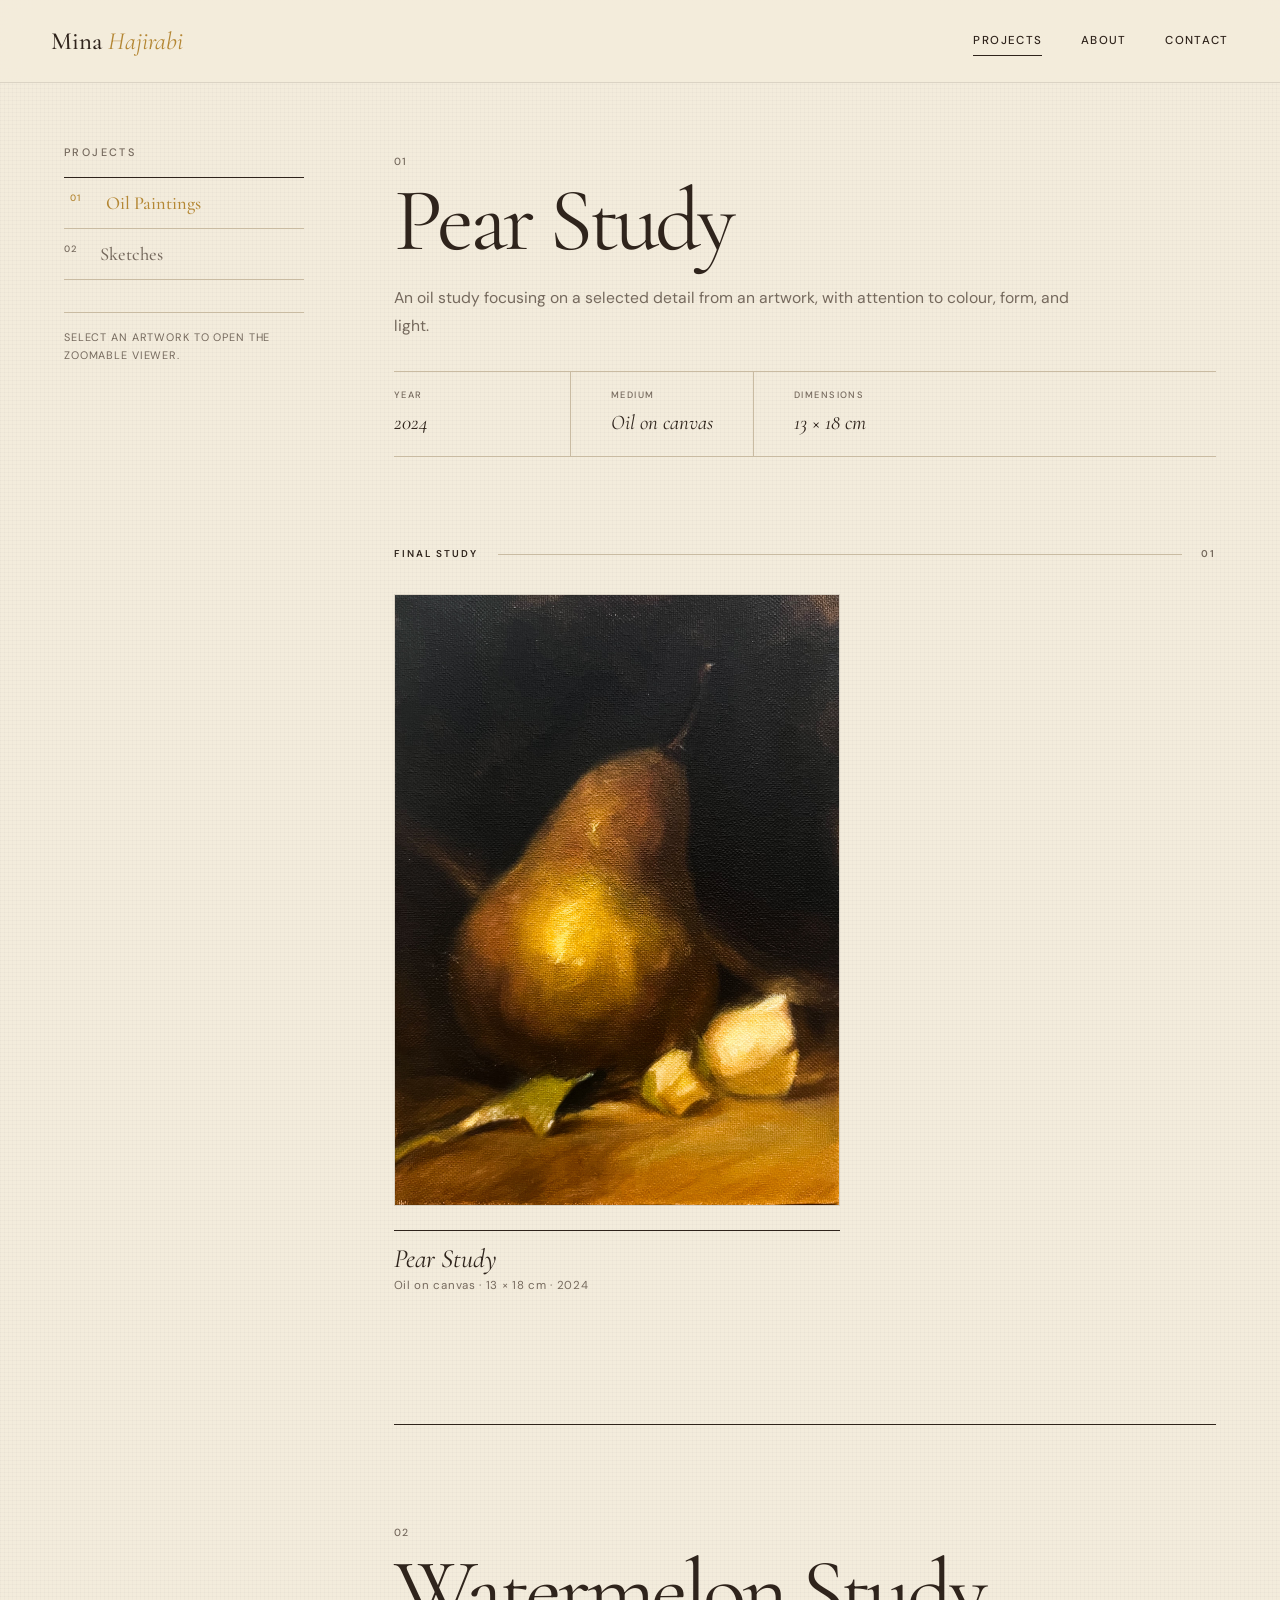
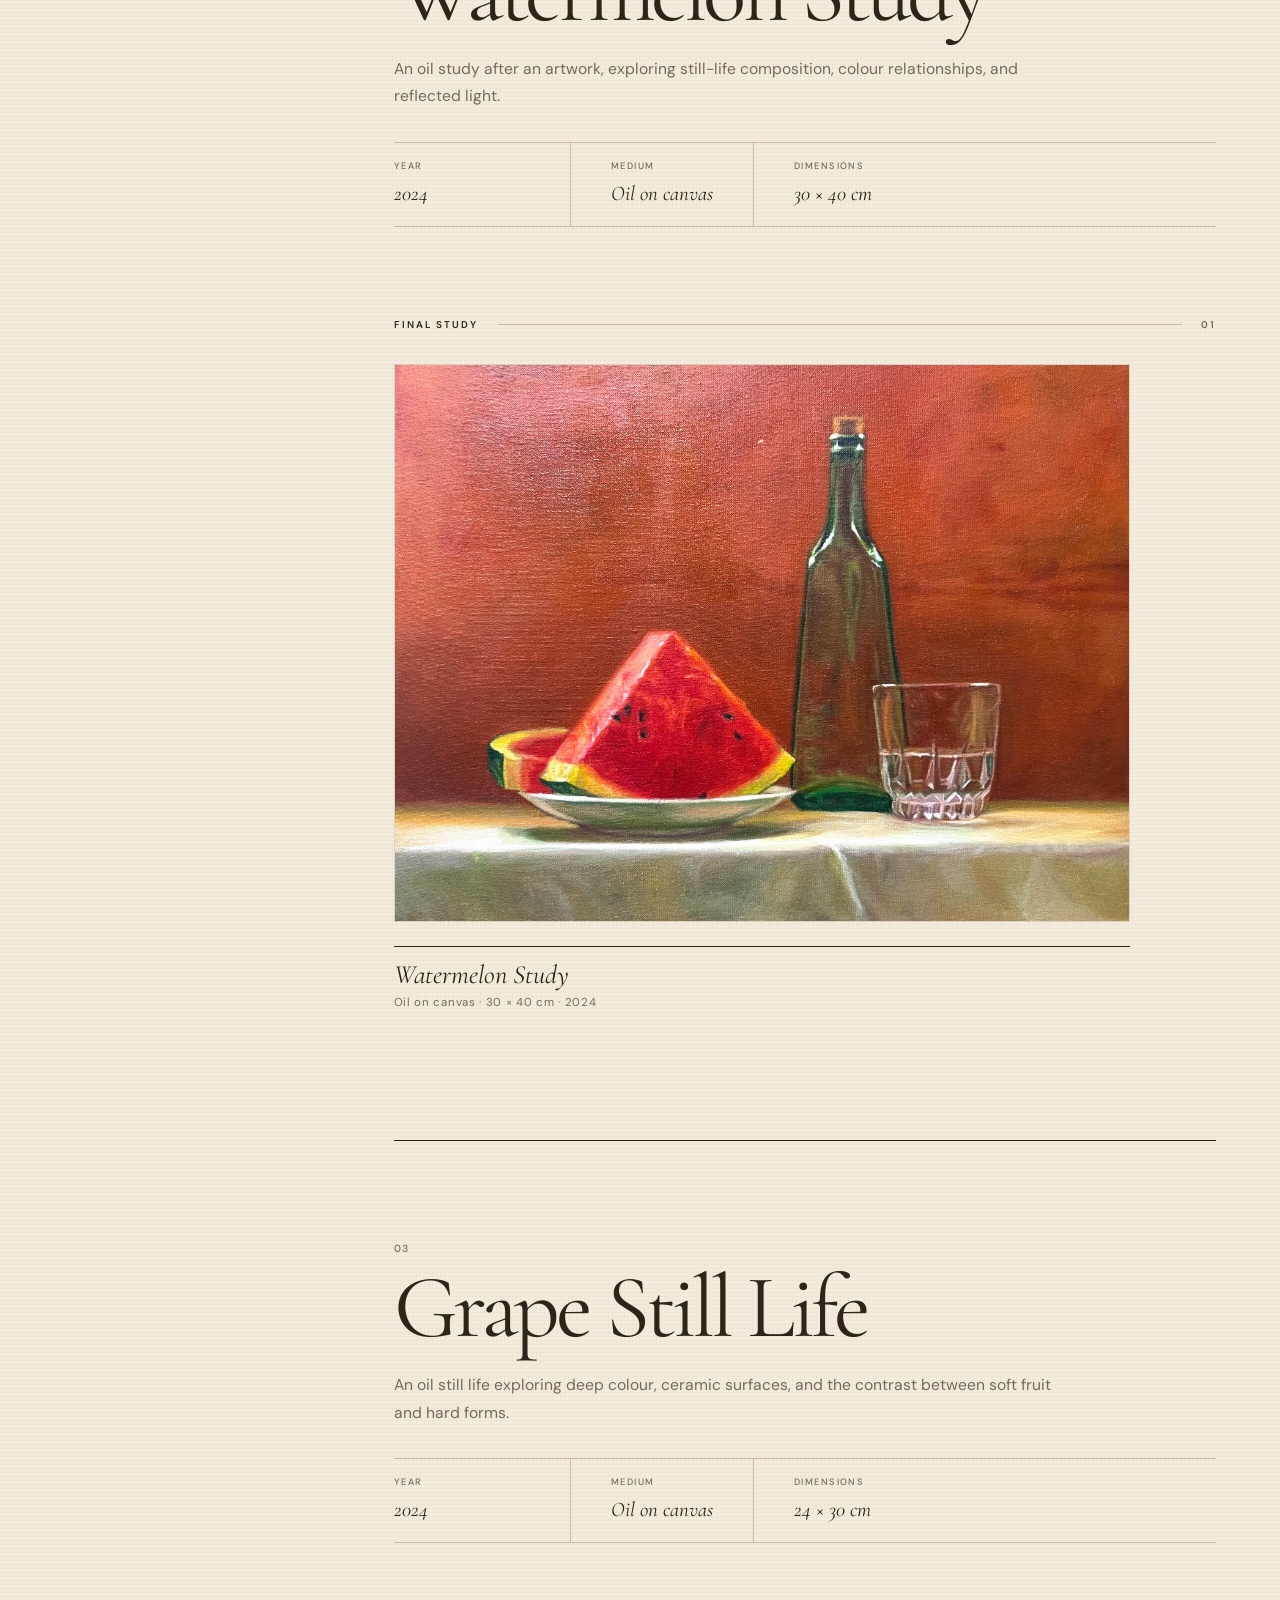
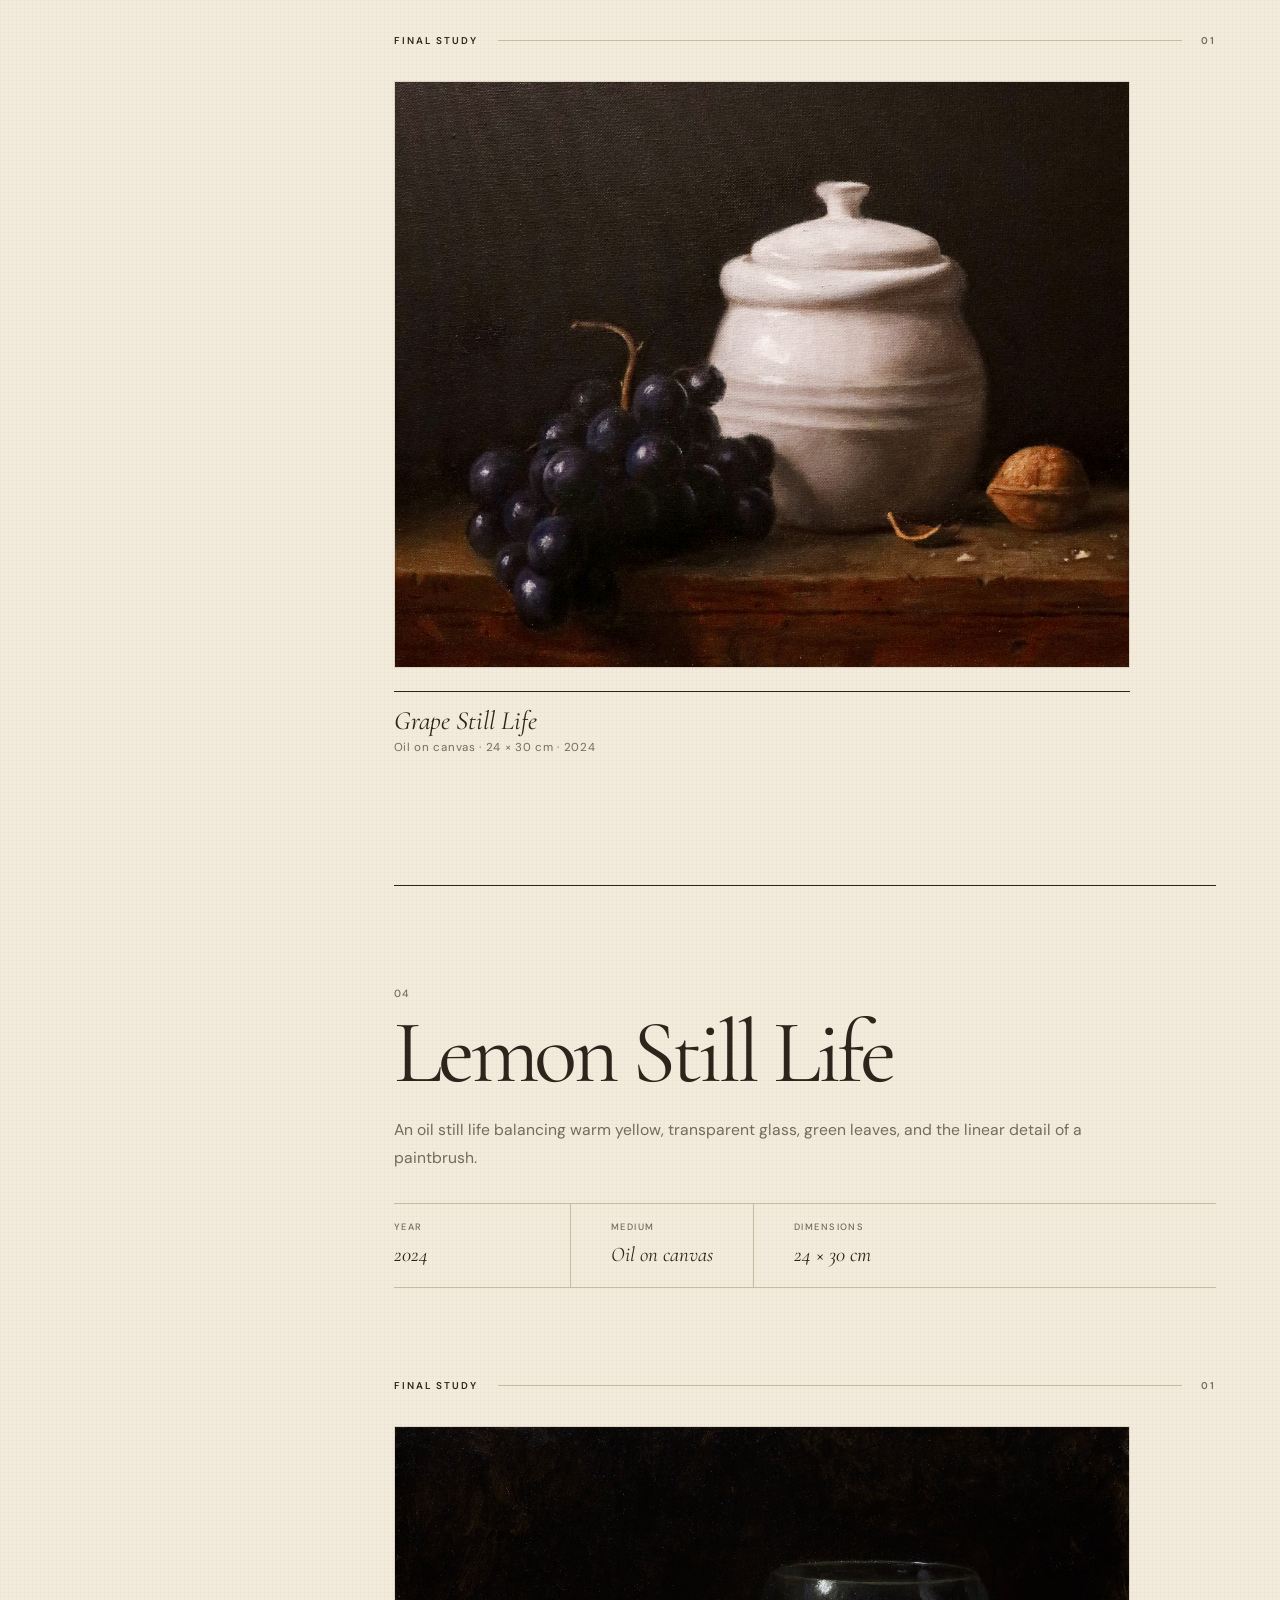
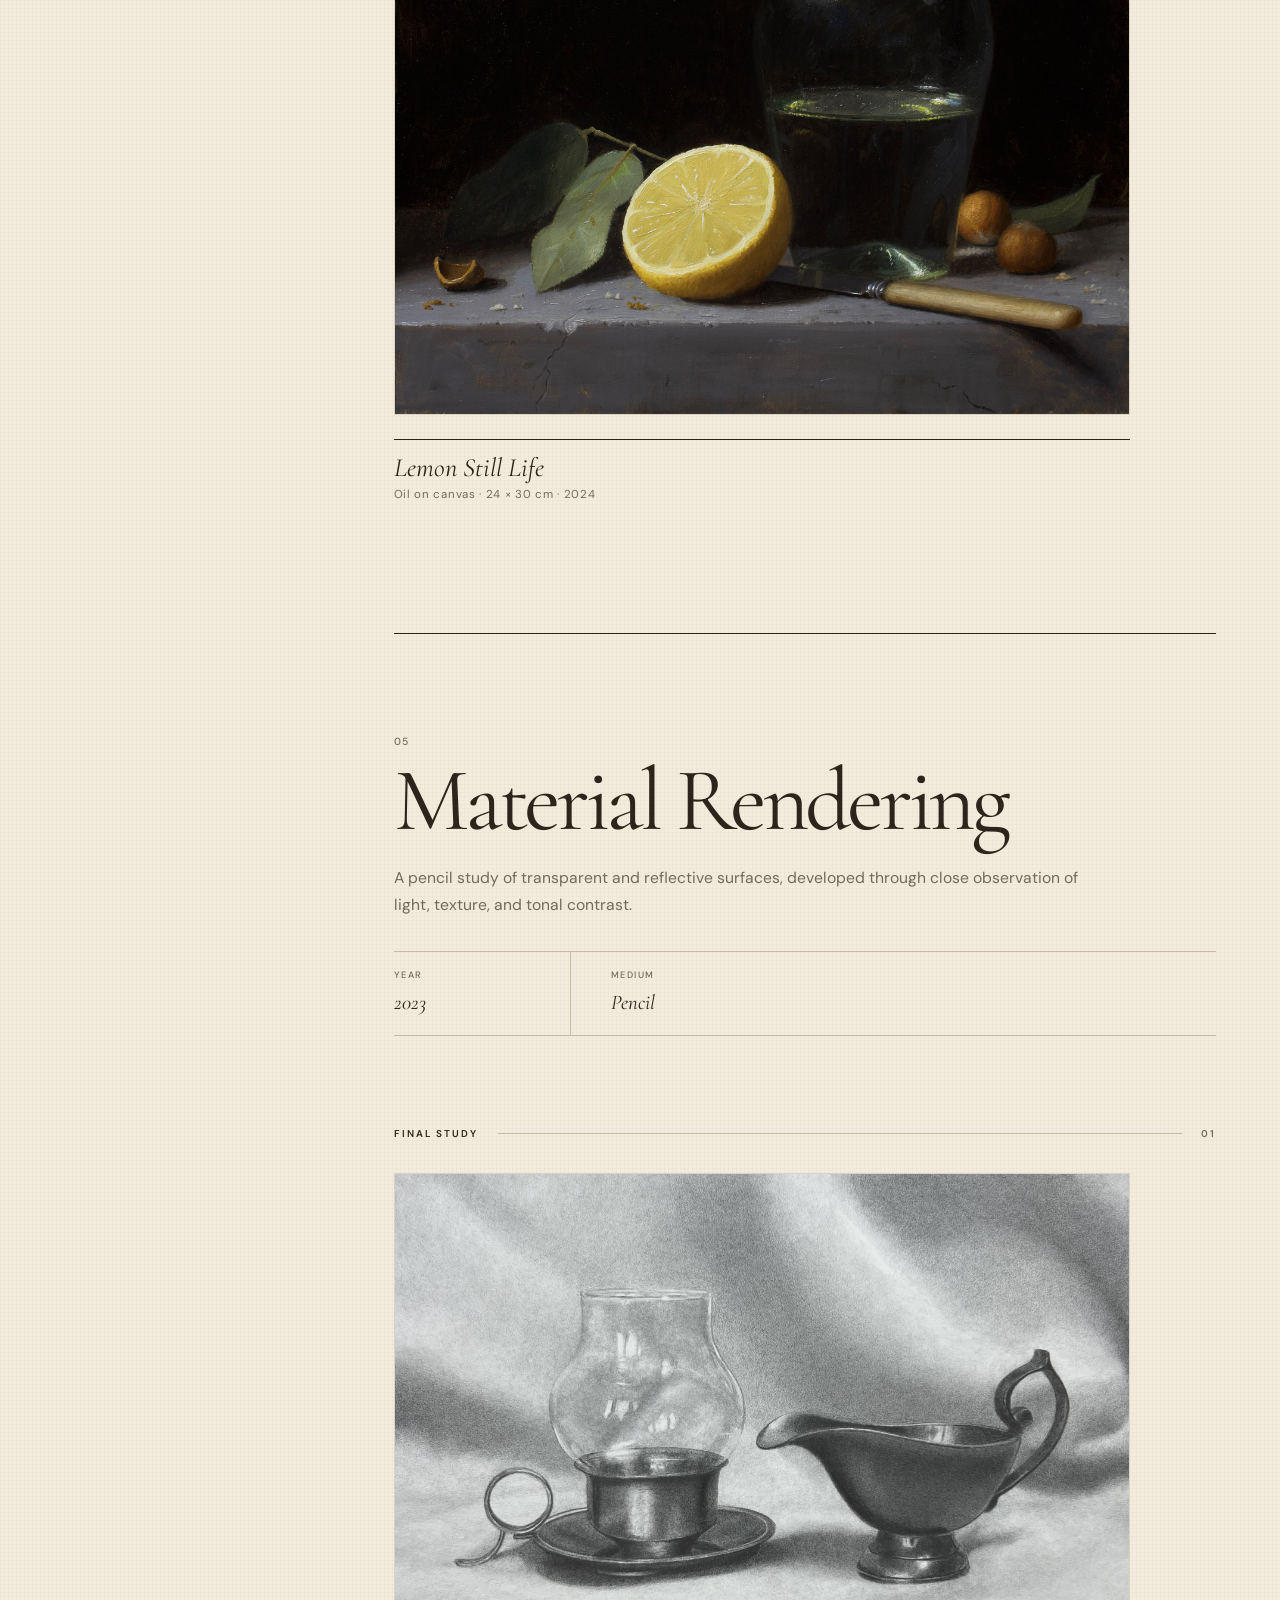
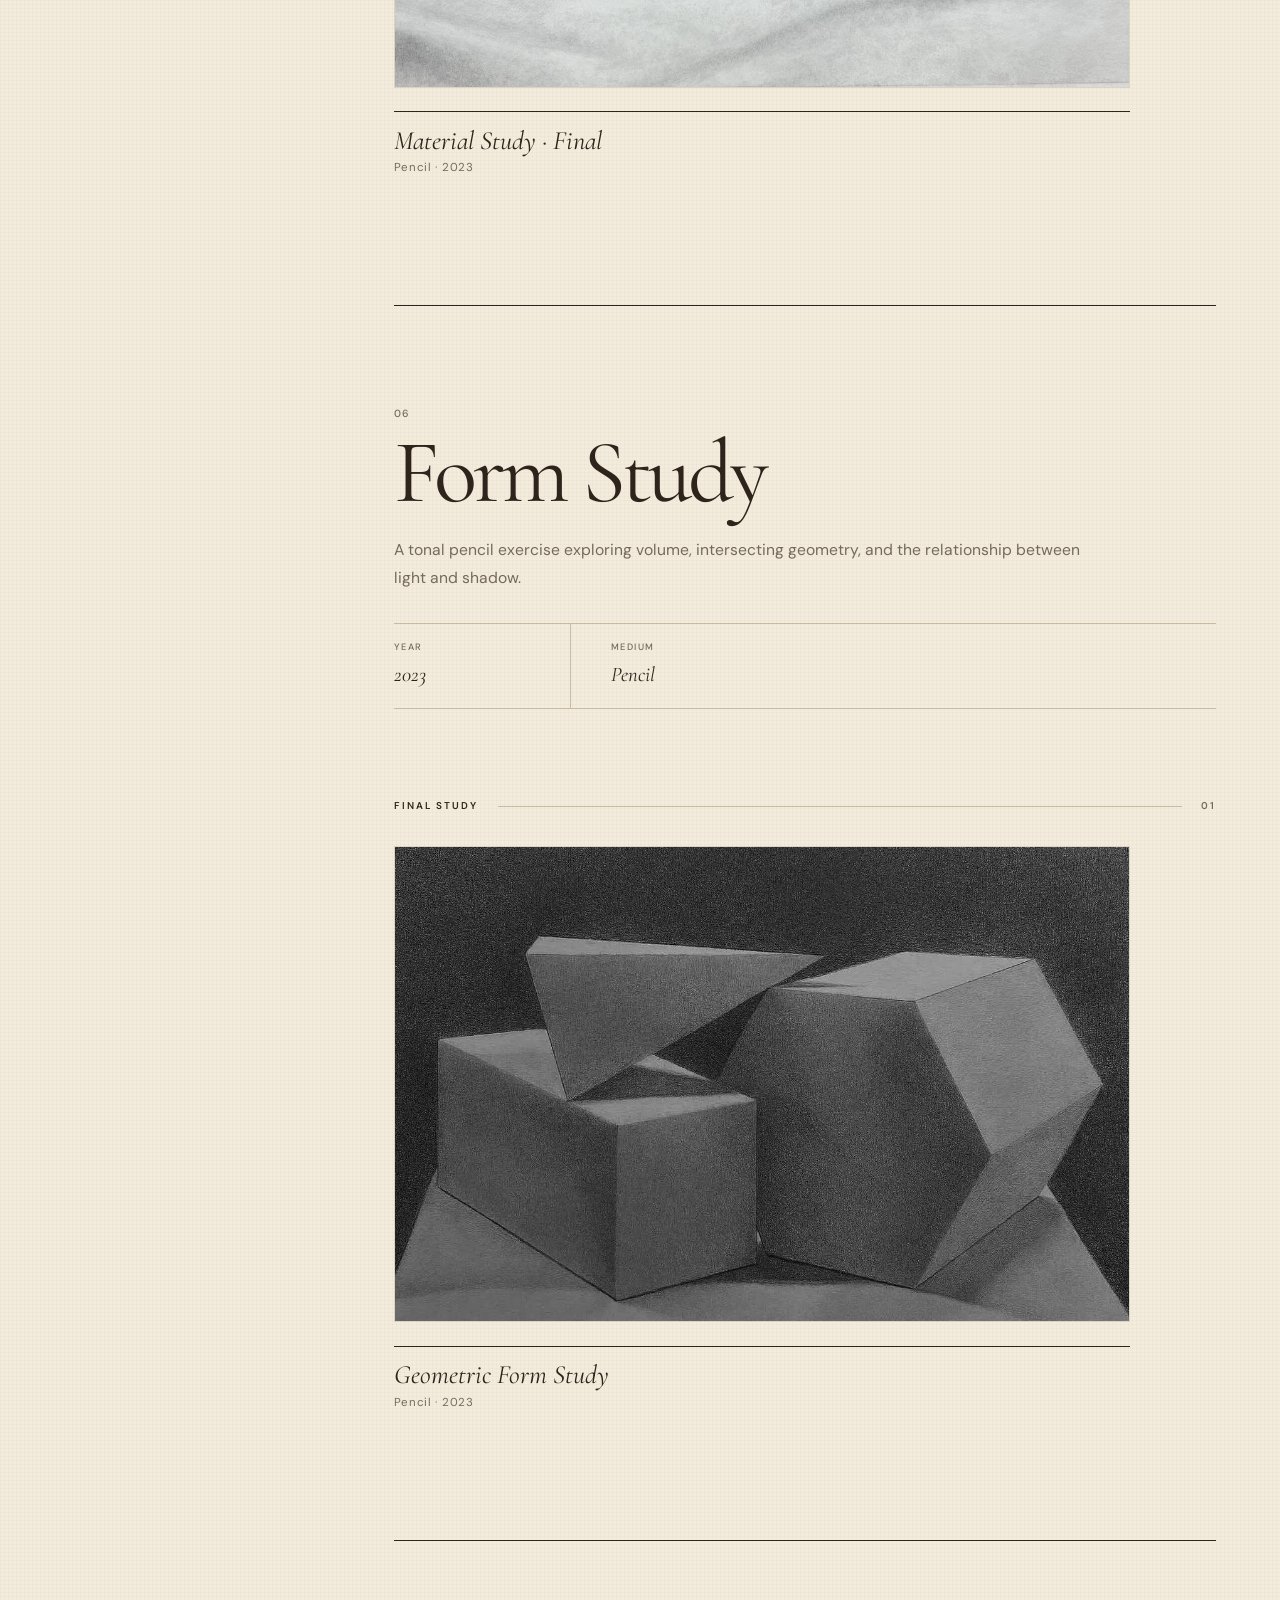
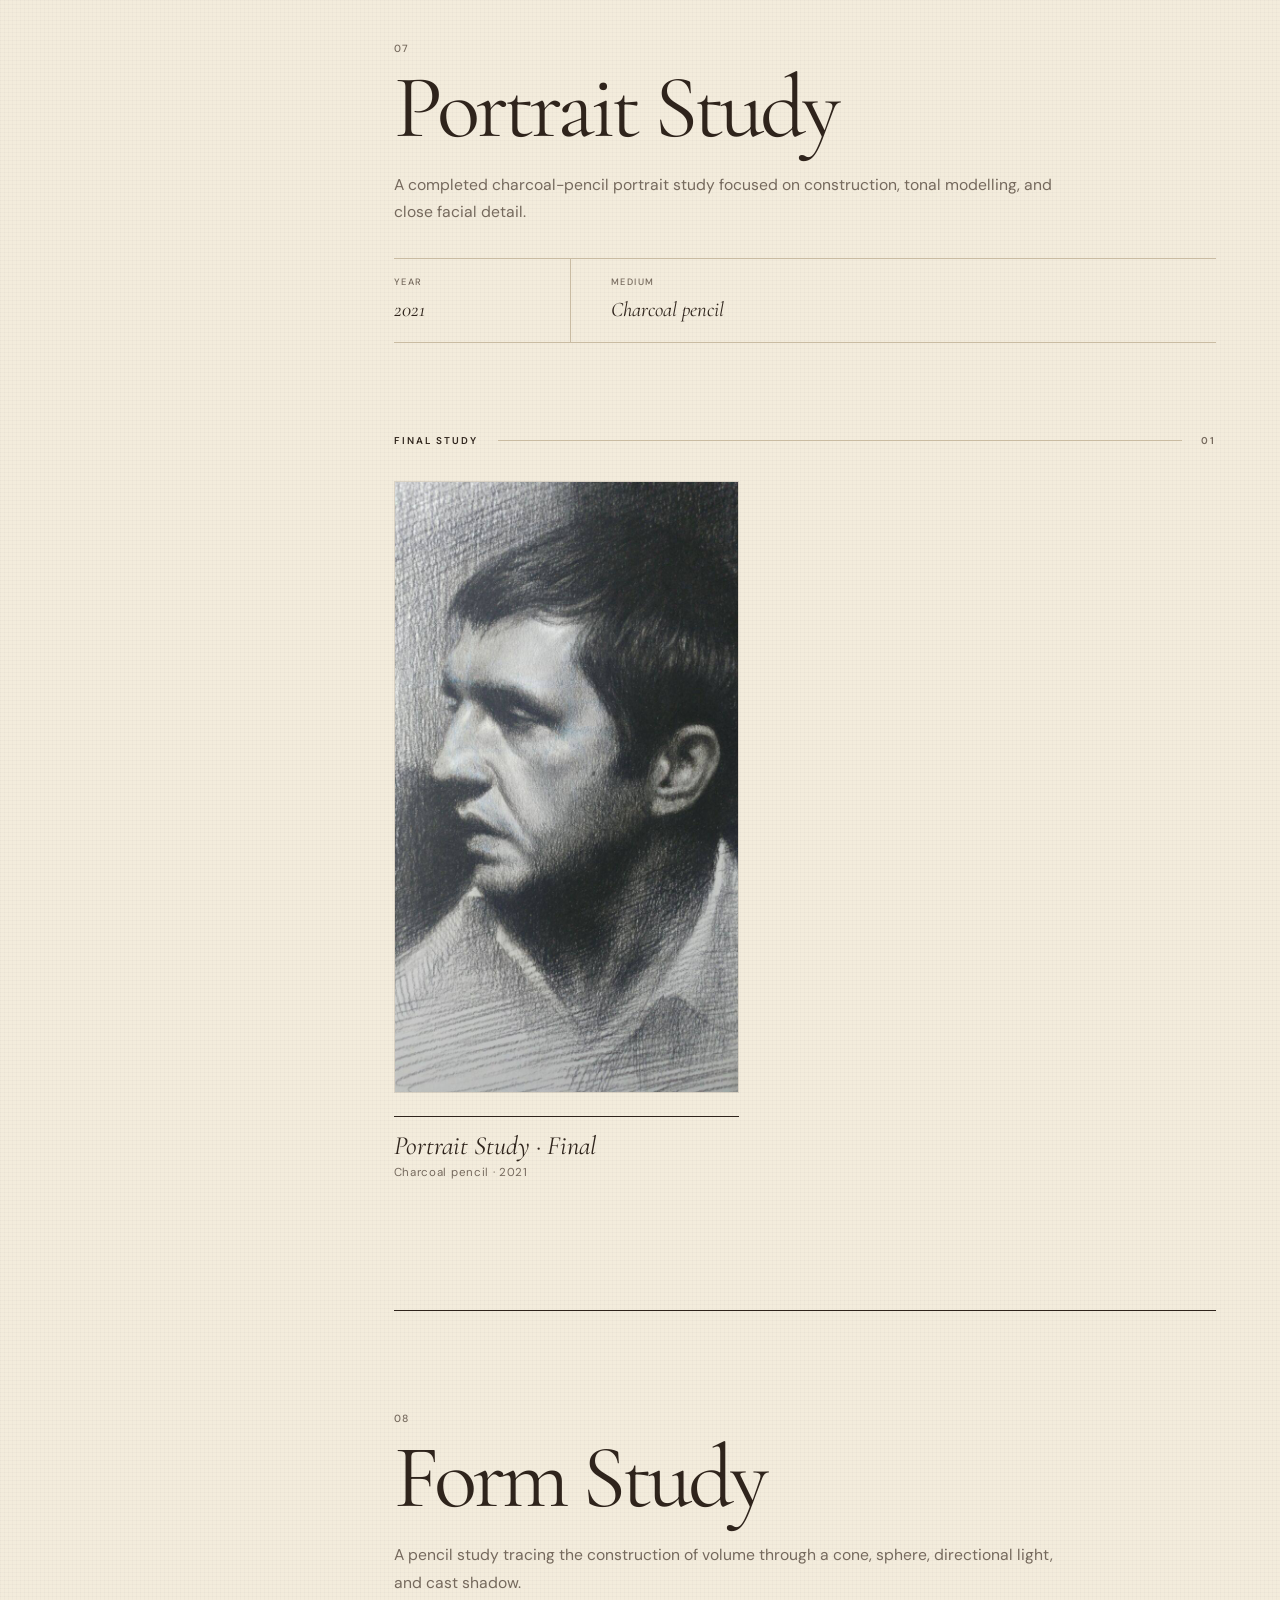
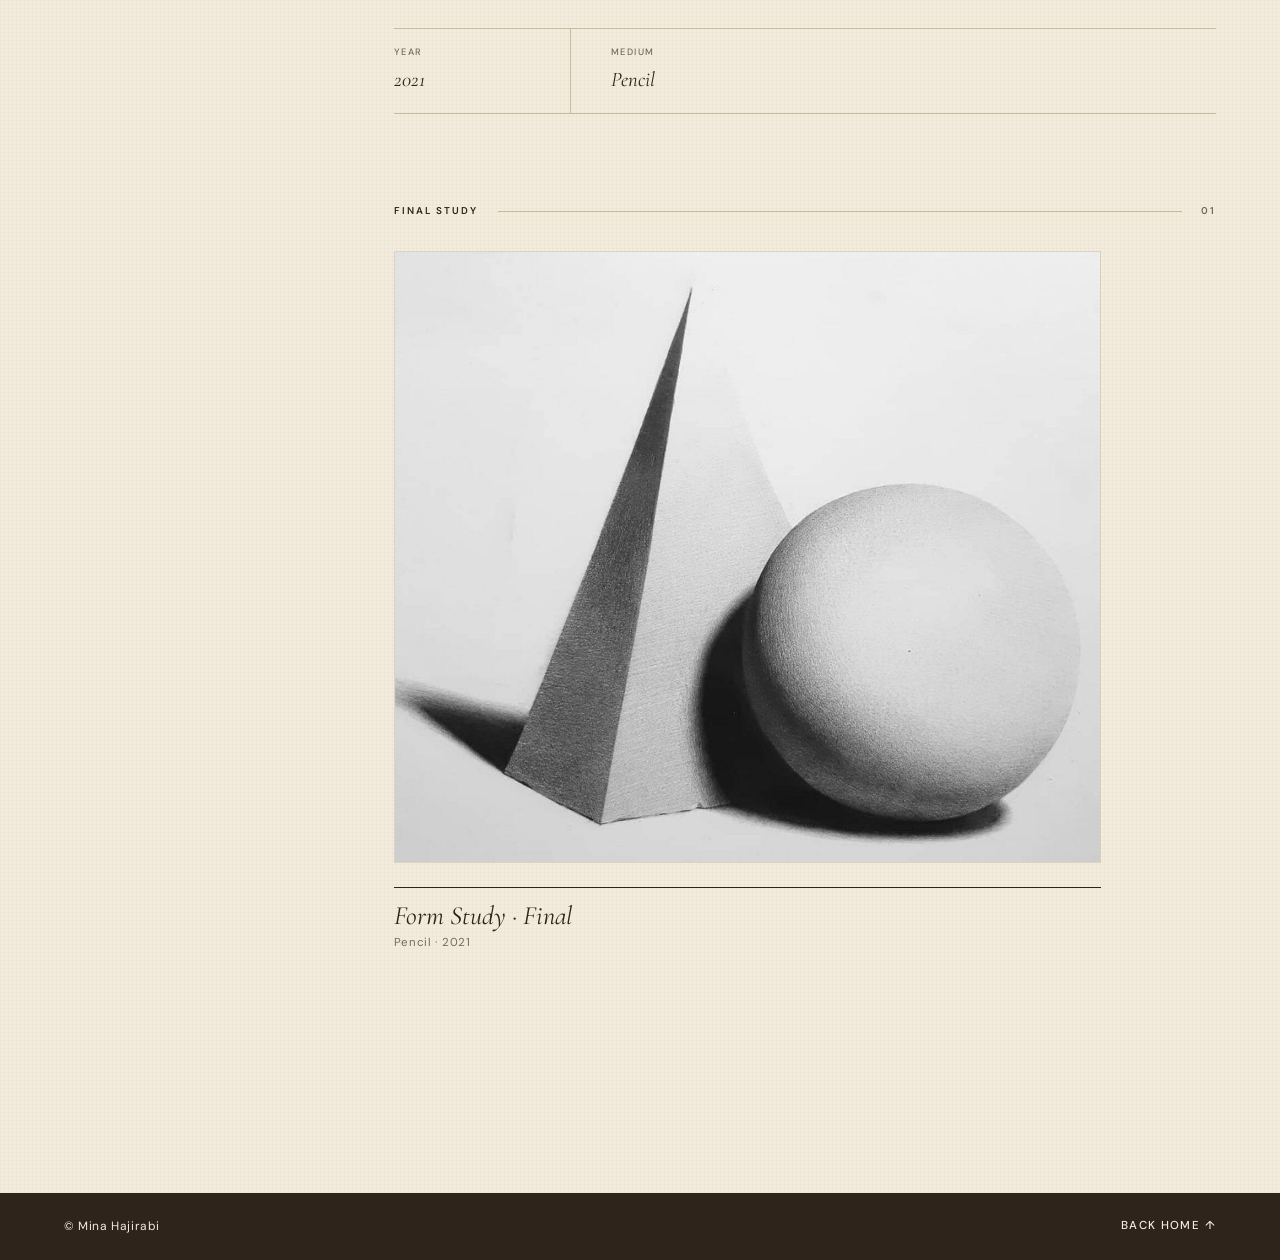
==== commit c976598e: "I change the orders and style and art sizes" ====
--- a/projects/index.html
+++ b/projects/index.html
@@ -45,7 +45,7 @@
                     <div class="portfolio-meta">
                         <p><span>Year</span><strong>2024</strong></p>
                         <p><span>Medium</span><strong>Oil on canvas</strong></p>
-                        <p><span>Dimensions</span><strong>24 × 30 cm</strong></p>
+                        <p><span>Dimensions</span><strong>13 × 18 cm</strong></p>
                     </div>
                 </header>
                 <div class="artwork-heading"><span>Final study</span><i></i><small>01</small></div>
@@ -54,7 +54,7 @@
                         <button class="artwork-image" type="button" aria-label="Open the completed Pear Study in the viewer">
                             <img src="oil-detail-study-2024/final.jpg" alt="Completed oil study of a pear and folded paper forms" width="1750" height="2400" loading="lazy" decoding="async">
                         </button>
-                        <figcaption><strong>Pear Study</strong><span>Oil on canvas · 24 × 30 cm · 2024</span></figcaption>
+                        <figcaption><strong>Pear Study</strong><span>Oil on canvas · 13 × 18 cm · 2024</span></figcaption>
                     </figure>
                 </div>
             </section>
@@ -111,6 +111,7 @@
                     <div class="portfolio-meta">
                         <p><span>Year</span><strong>2024</strong></p>
                         <p><span>Medium</span><strong>Oil on canvas</strong></p>
+                        <p><span>Dimensions</span><strong>24 × 30 cm</strong></p>
                     </div>
                 </header>
                 <div class="artwork-heading"><span>Final study</span><i></i><small>01</small></div>
@@ -119,7 +120,7 @@
                         <button class="artwork-image" type="button" aria-label="Open the completed Lemon Still Life in the viewer">
                             <img src="lemon-still-life-2024/final.jpg" alt="Completed oil still life with a lemon, glass, leaves, and paintbrush" width="2560" height="2048" loading="lazy" decoding="async">
                         </button>
-                        <figcaption><strong>Lemon Still Life</strong><span>Oil on canvas · 2024</span></figcaption>
+                        <figcaption><strong>Lemon Still Life</strong><span>Oil on canvas · 24 × 30 cm · 2024</span></figcaption>
                     </figure>
                 </div>
             </section>
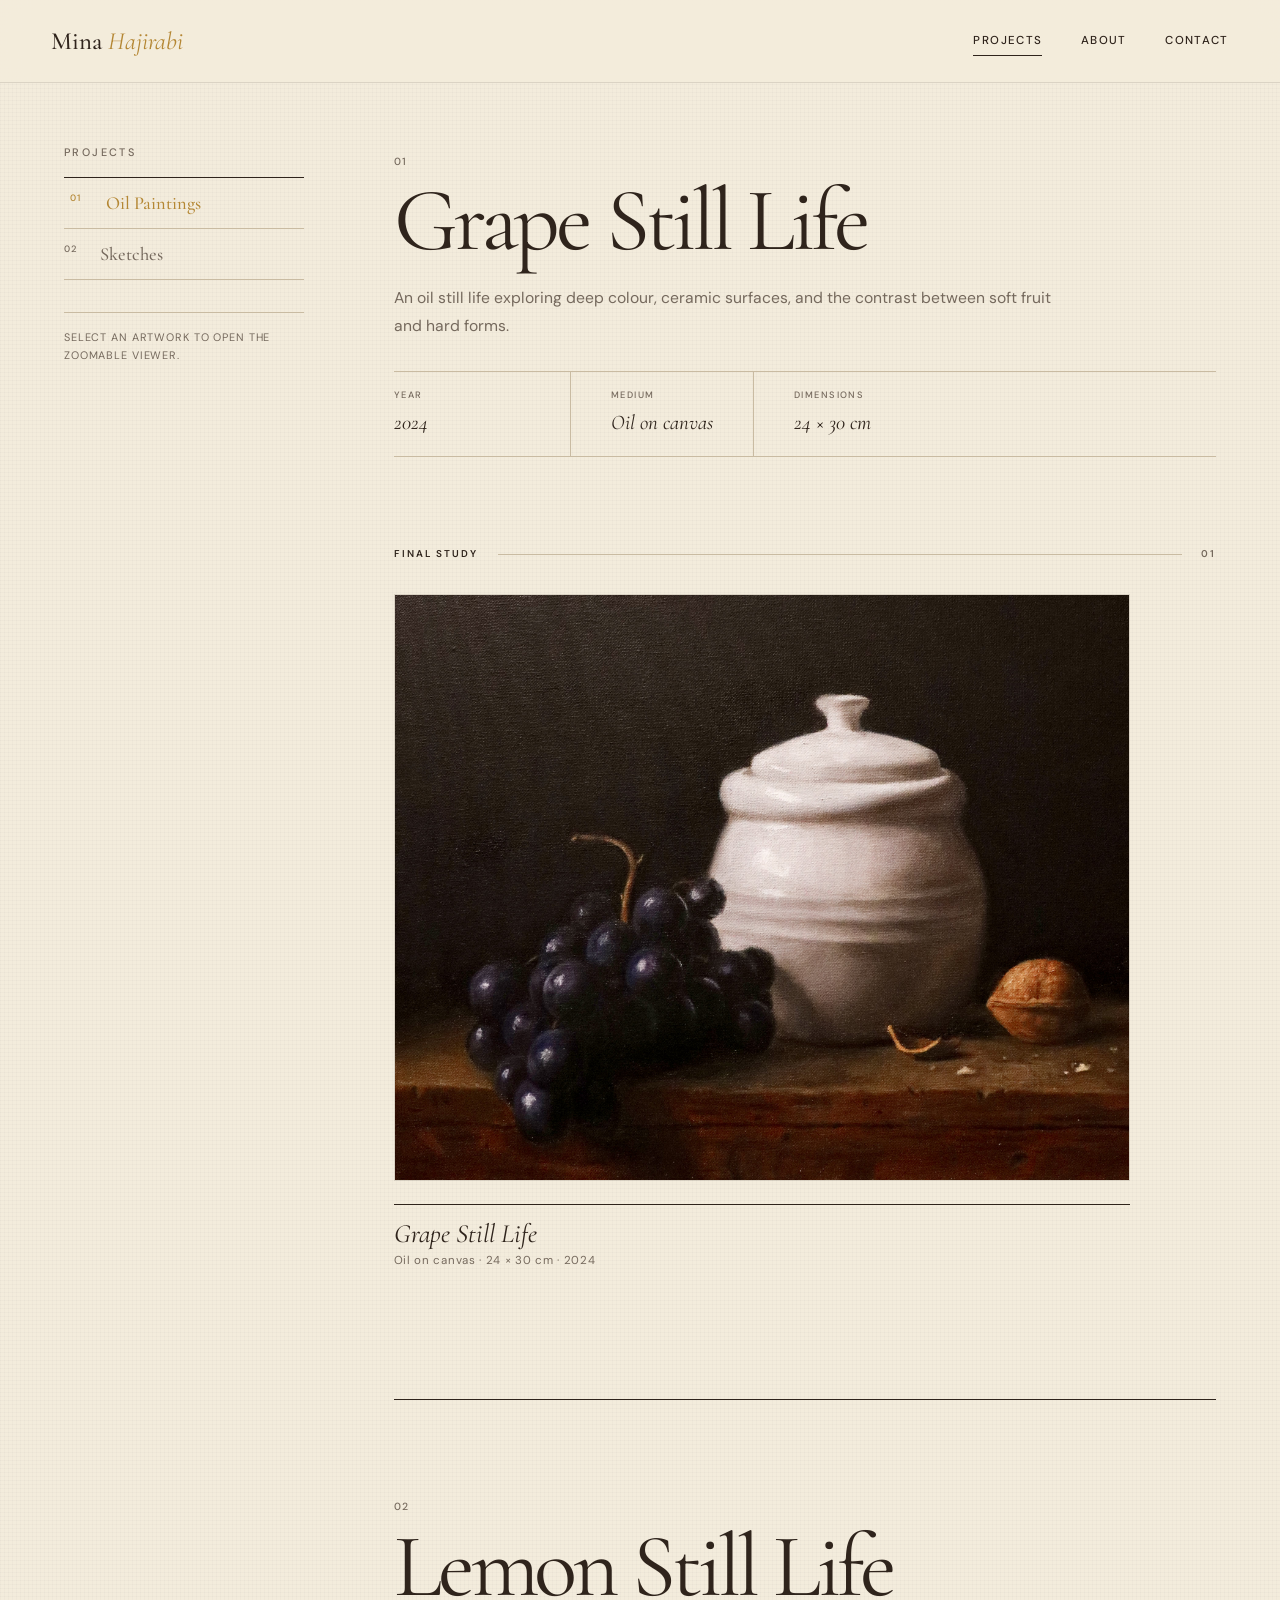
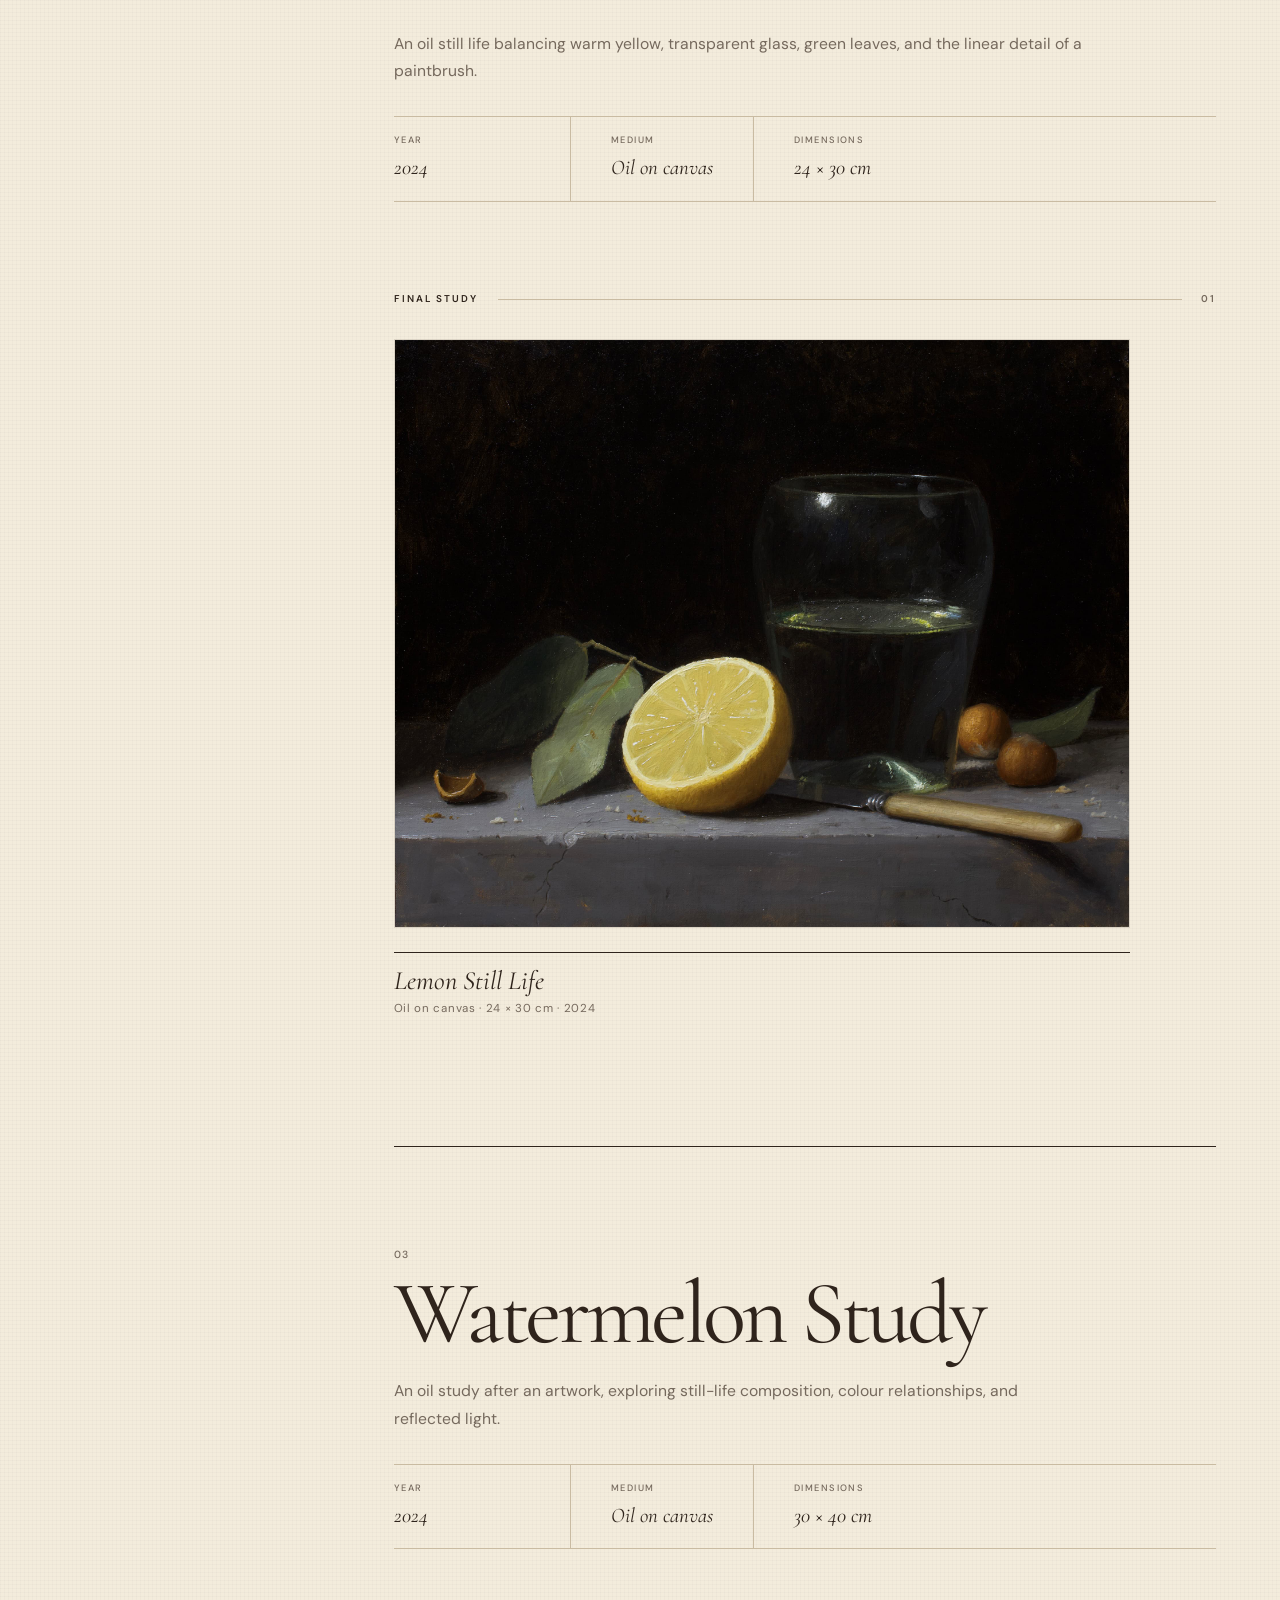
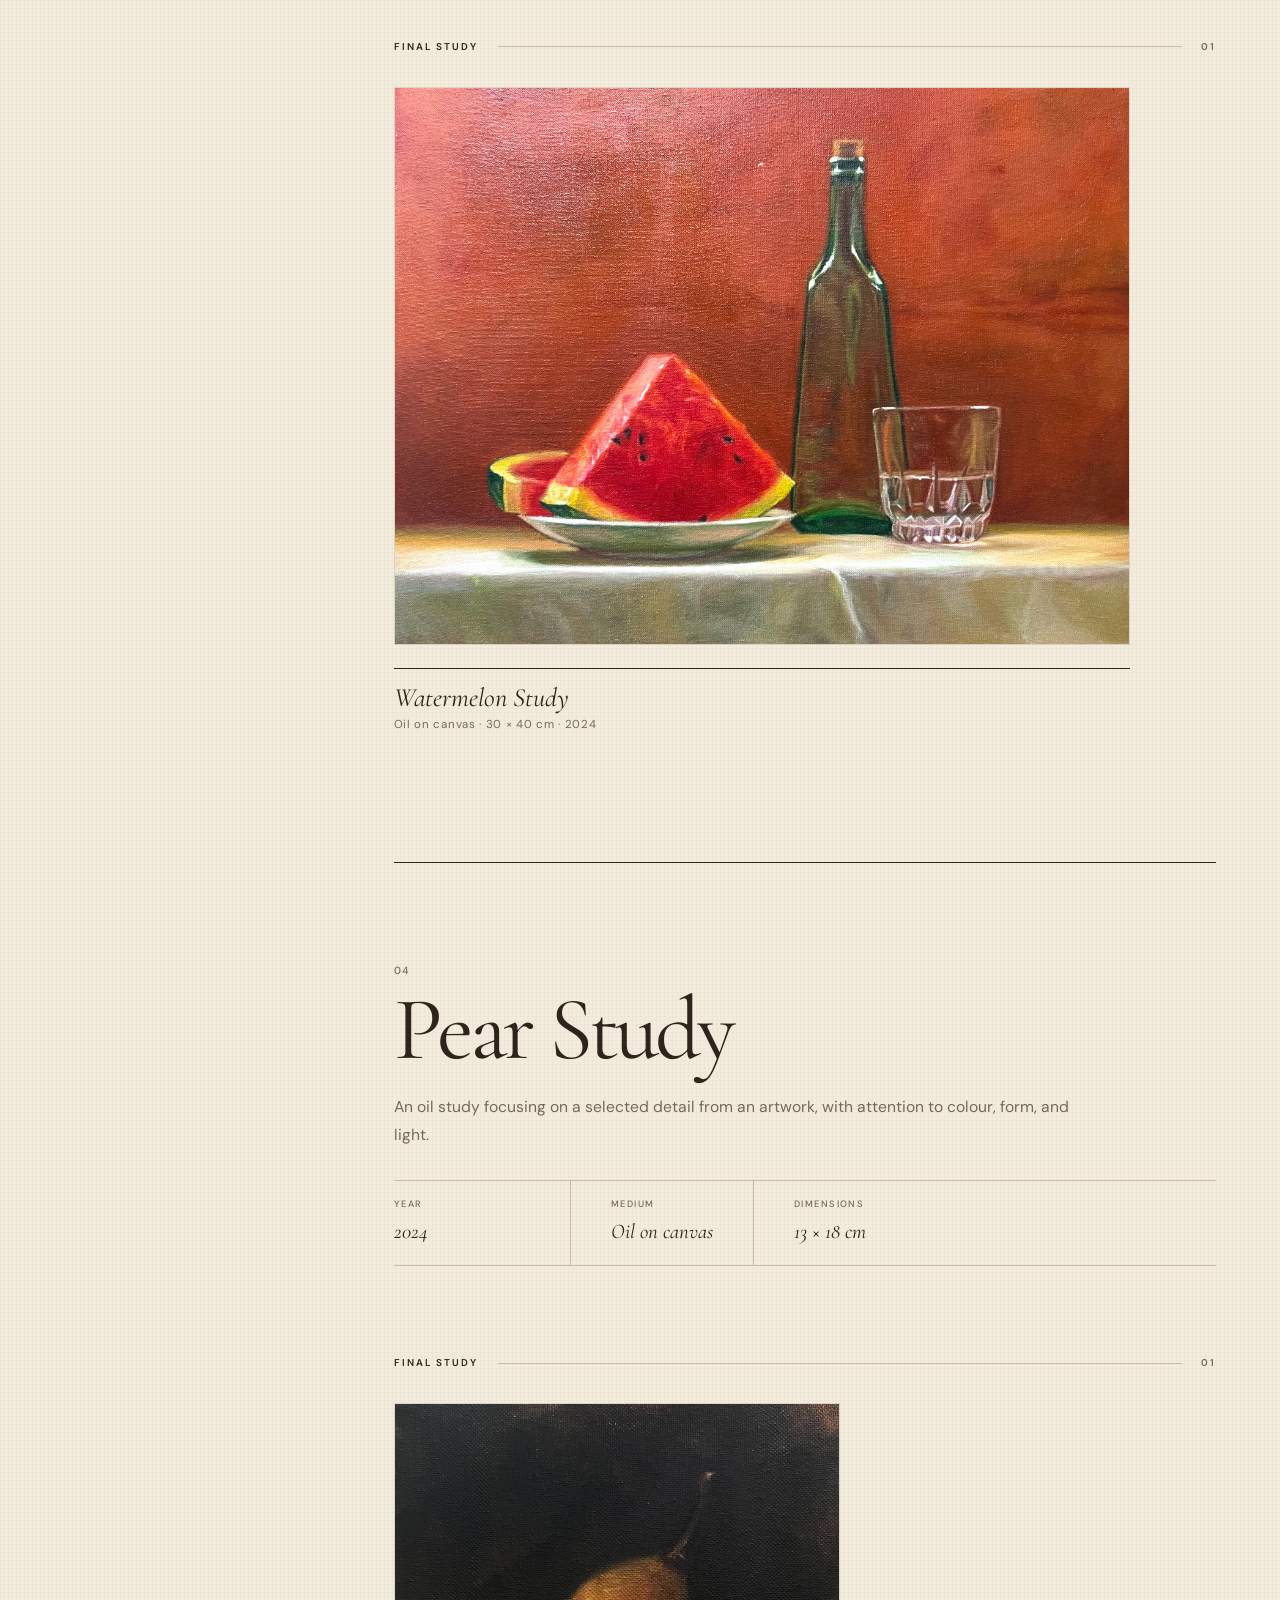
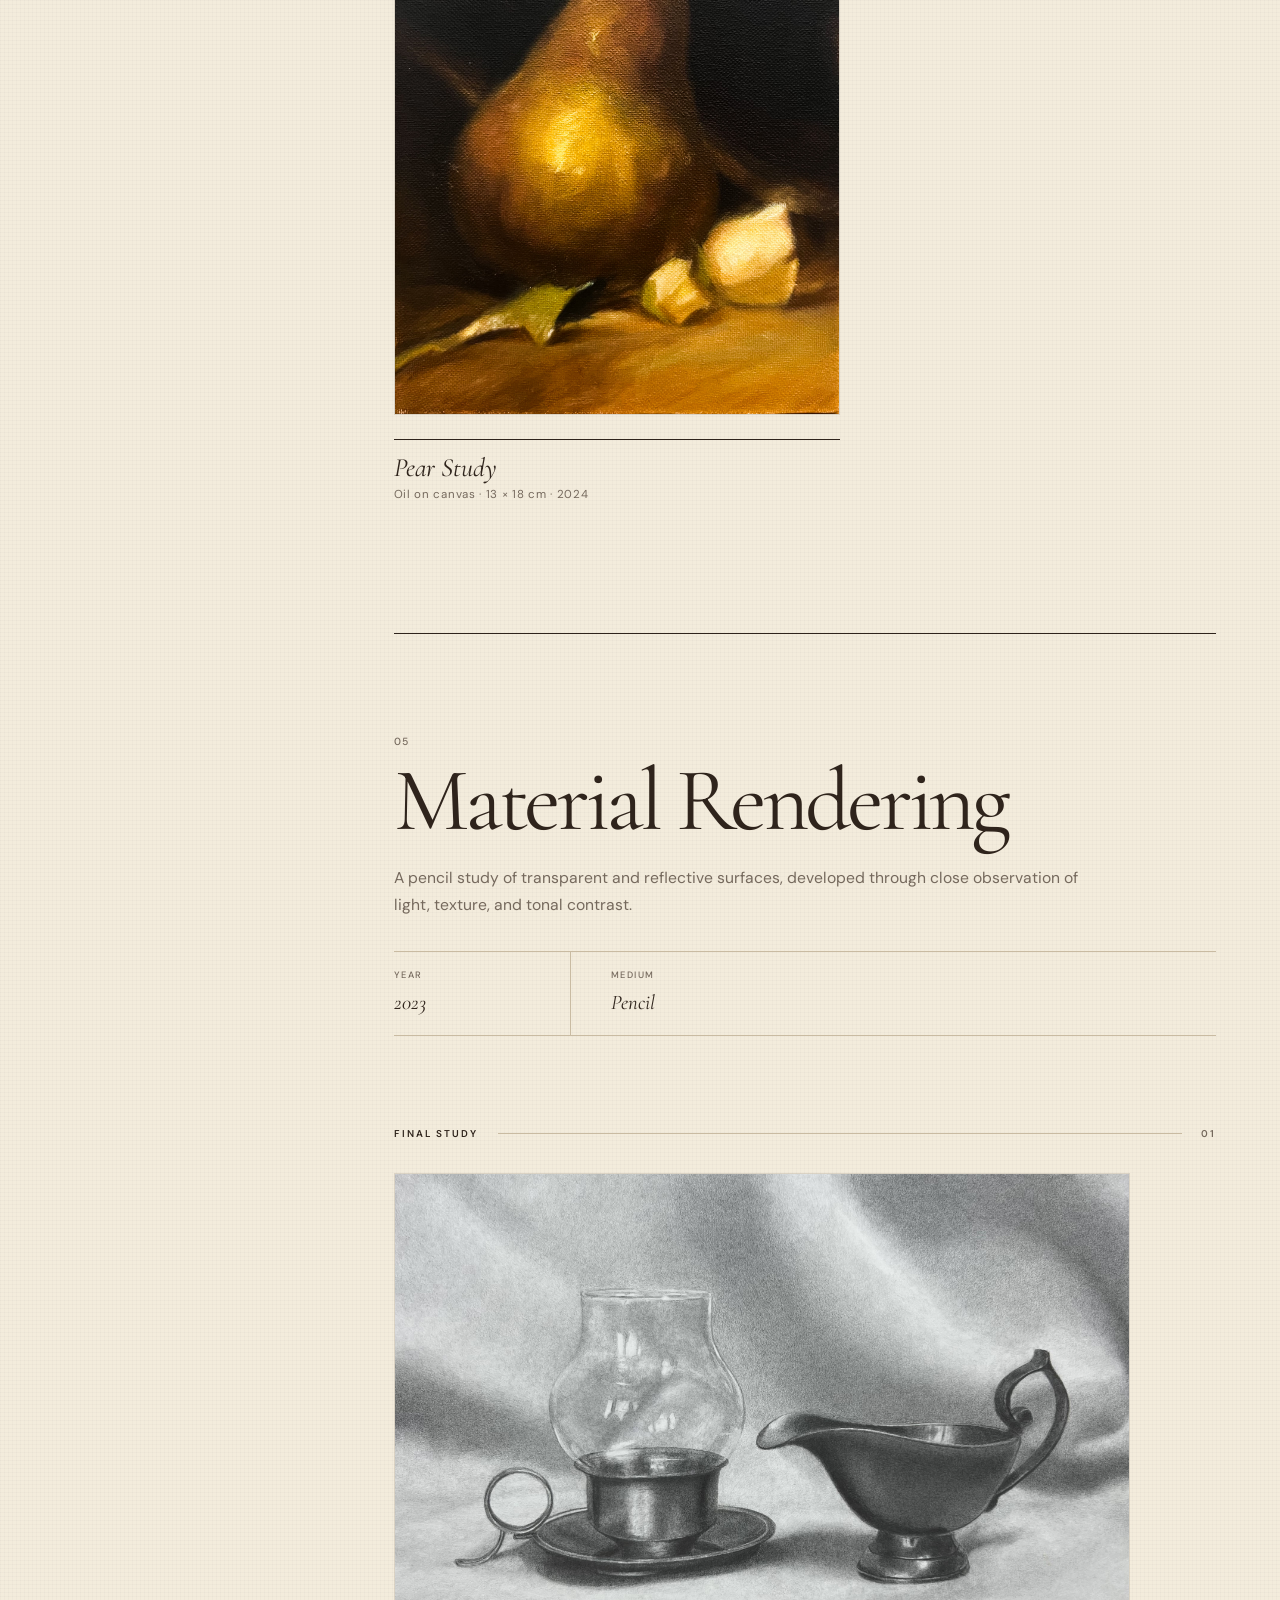
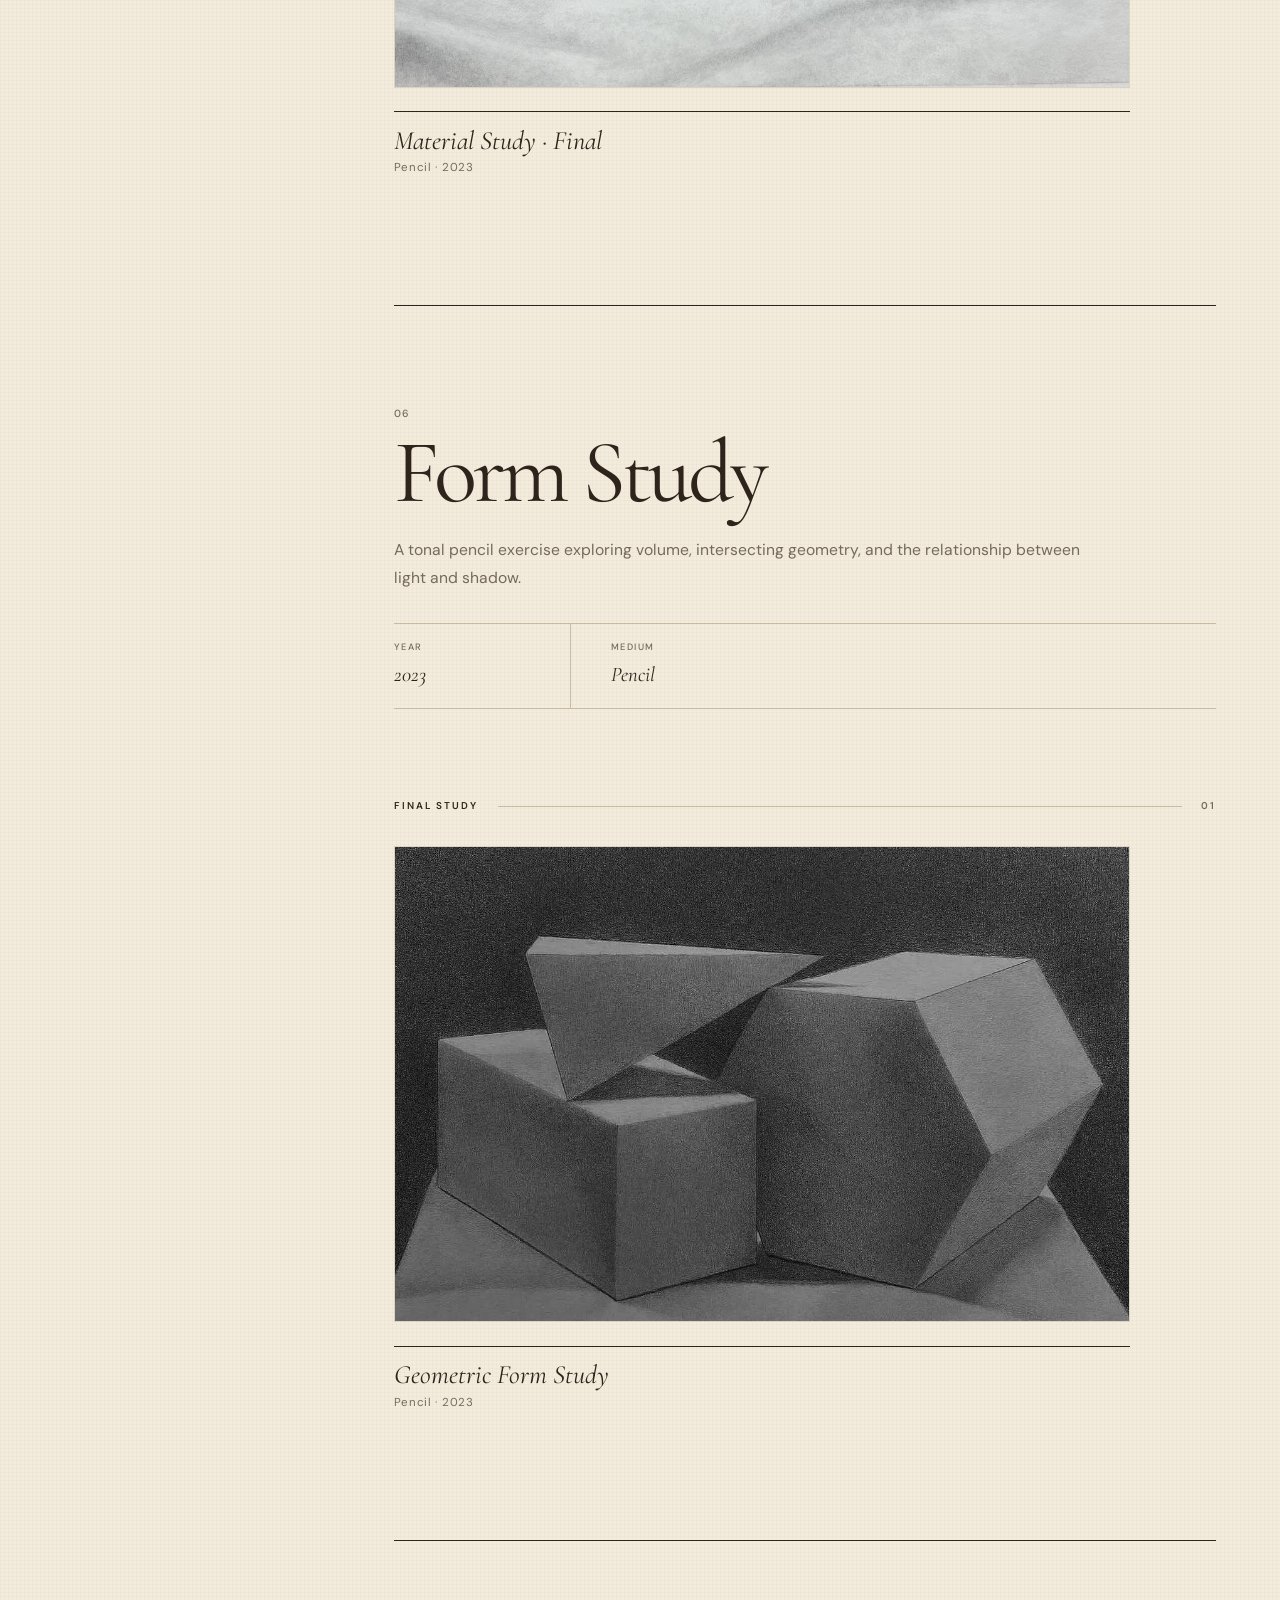
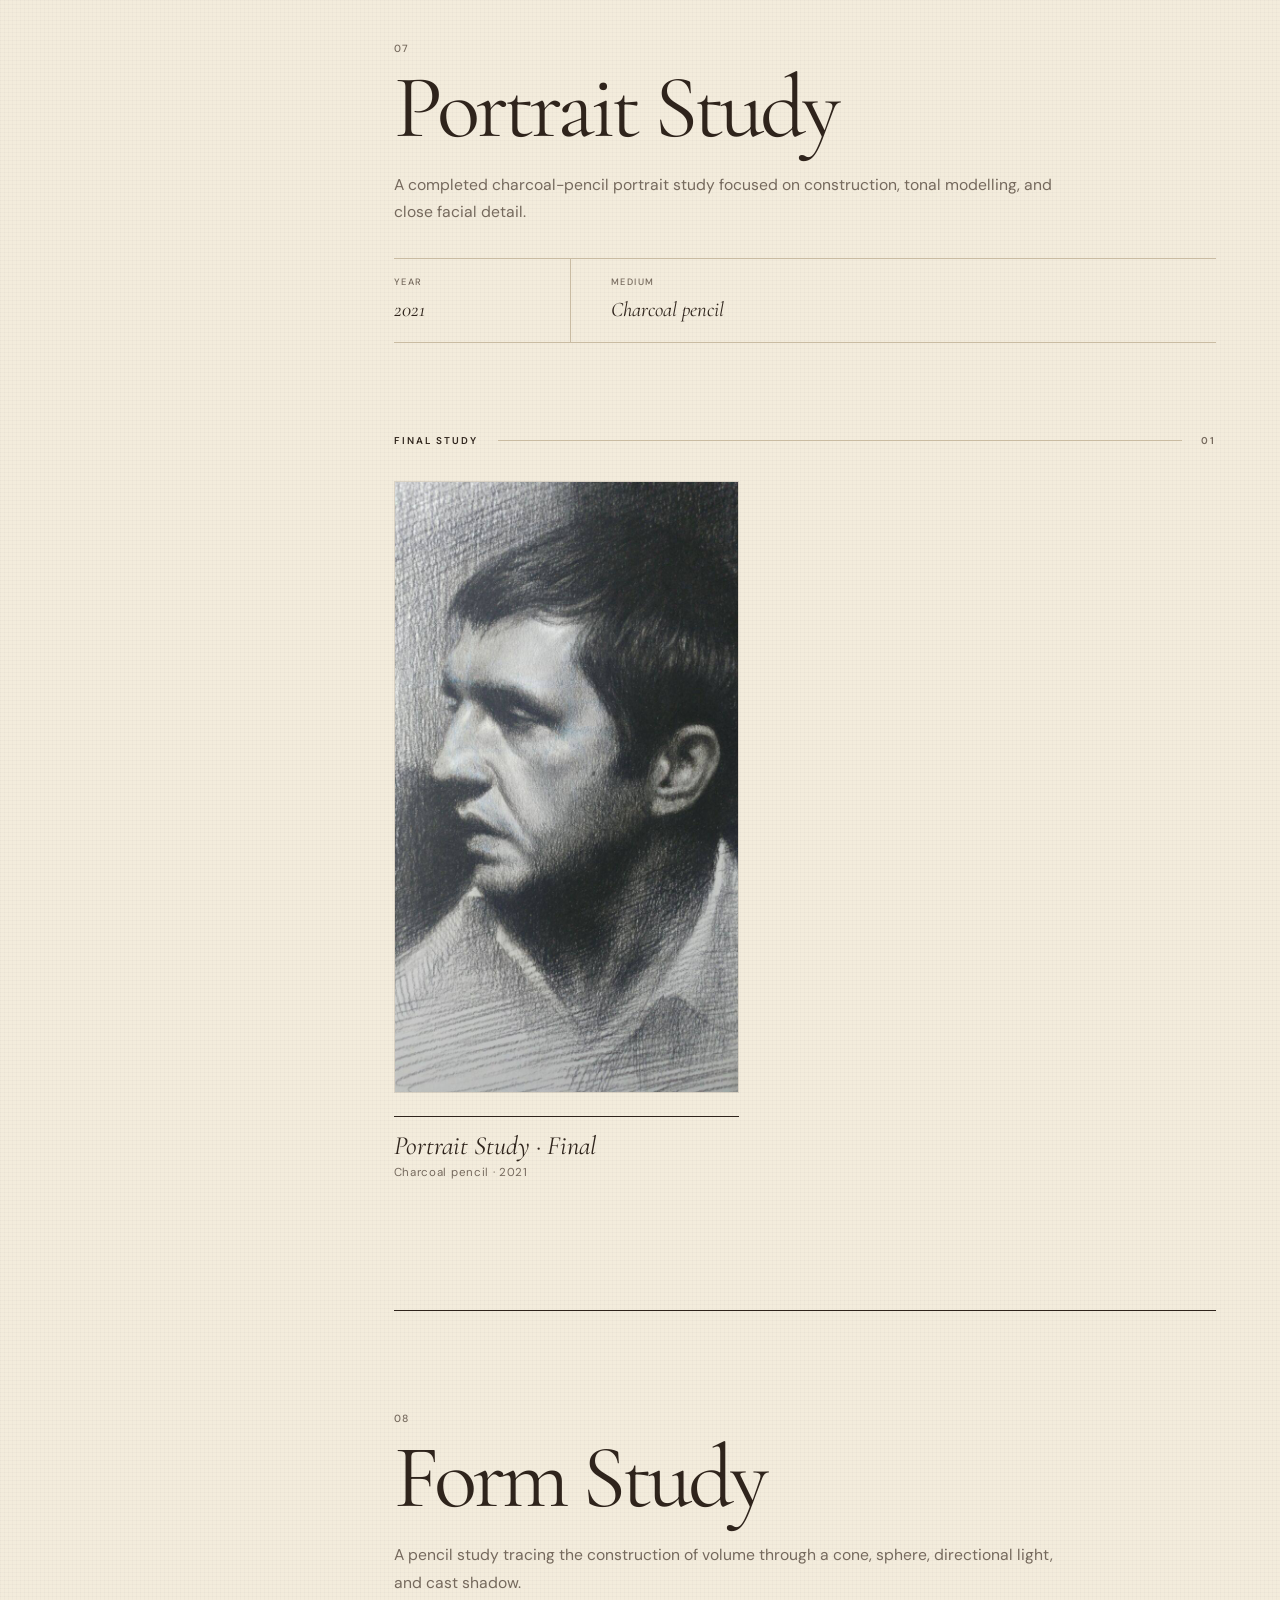
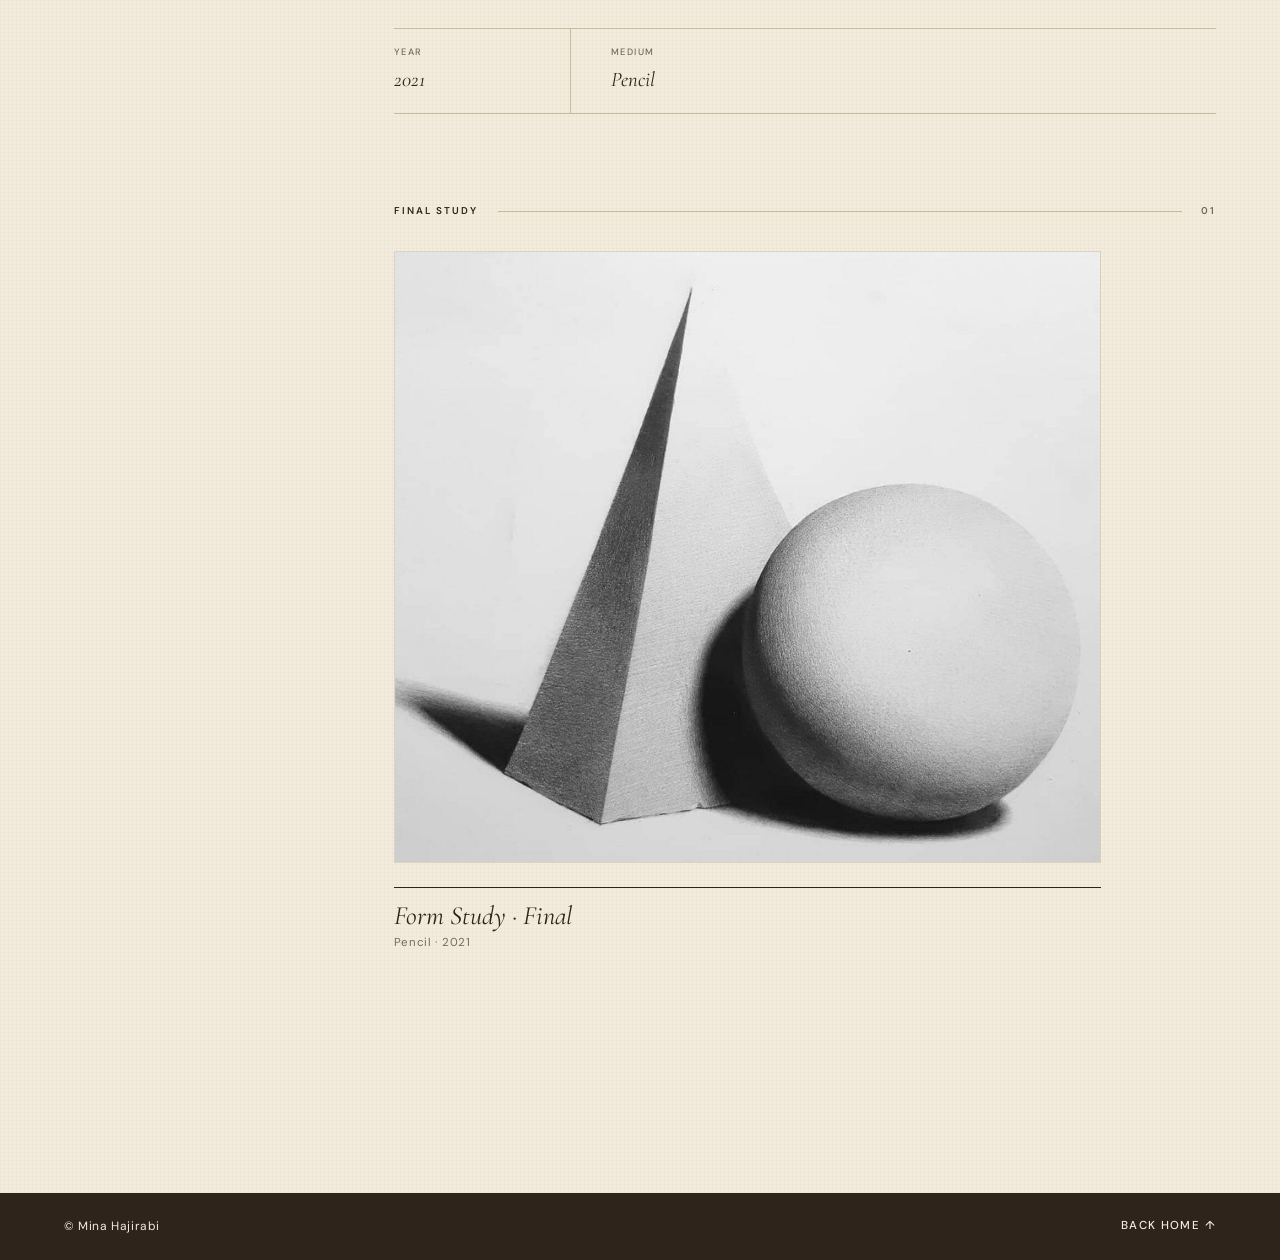
==== commit 3f443981: "updated the order and size" ====
--- a/projects/index.html
+++ b/projects/index.html
@@ -30,17 +30,83 @@
         <aside class="portfolio-sidebar" aria-label="Project index">
             <p class="eyebrow">Projects</p>
             <nav class="portfolio-nav" aria-label="Jump to artwork category">
-                <a class="active" href="#oil-detail-study-2024"><span>01</span>Oil Paintings</a>
+                <a class="active" href="#grape-still-life-2024"><span>01</span>Oil Paintings</a>
                 <a href="#material-rendering-2023"><span>02</span>Sketches</a>
             </nav>
             <p class="portfolio-note">Select an artwork to open the zoomable viewer.</p>
         </aside>
 
         <div class="portfolio-main">
+            <section class="portfolio-project" id="grape-still-life-2024">
+                <header class="portfolio-project-header">
+                    <p class="project-number">01</p>
+                    <h1>Grape Still Life</h1>
+                    <p class="portfolio-description">An oil still life exploring deep colour, ceramic surfaces, and the contrast between soft fruit and hard forms.</p>
+                    <div class="portfolio-meta">
+                        <p><span>Year</span><strong>2024</strong></p>
+                        <p><span>Medium</span><strong>Oil on canvas</strong></p>
+                        <p><span>Dimensions</span><strong>24 × 30 cm</strong></p>
+                    </div>
+                </header>
+                <div class="artwork-heading"><span>Final study</span><i></i><small>01</small></div>
+                <div class="artwork-list">
+                    <figure class="artwork-card">
+                        <button class="artwork-image" type="button" aria-label="Open the completed Grape Still Life in the viewer">
+                            <img src="grape-still-life-2024/final.jpg" alt="Completed oil still life with grapes, a white vessel, and a walnut" width="2400" height="1912" loading="lazy" decoding="async">
+                        </button>
+                        <figcaption><strong>Grape Still Life</strong><span>Oil on canvas · 24 × 30 cm · 2024</span></figcaption>
+                    </figure>
+                </div>
+            </section>
+
+            <section class="portfolio-project" id="lemon-still-life-2024">
+                <header class="portfolio-project-header">
+                    <p class="project-number">02</p>
+                    <h2>Lemon Still Life</h2>
+                    <p class="portfolio-description">An oil still life balancing warm yellow, transparent glass, green leaves, and the linear detail of a paintbrush.</p>
+                    <div class="portfolio-meta">
+                        <p><span>Year</span><strong>2024</strong></p>
+                        <p><span>Medium</span><strong>Oil on canvas</strong></p>
+                        <p><span>Dimensions</span><strong>24 × 30 cm</strong></p>
+                    </div>
+                </header>
+                <div class="artwork-heading"><span>Final study</span><i></i><small>01</small></div>
+                <div class="artwork-list">
+                    <figure class="artwork-card">
+                        <button class="artwork-image" type="button" aria-label="Open the completed Lemon Still Life in the viewer">
+                            <img src="lemon-still-life-2024/final.jpg" alt="Completed oil still life with a lemon, glass, leaves, and paintbrush" width="2560" height="2048" loading="lazy" decoding="async">
+                        </button>
+                        <figcaption><strong>Lemon Still Life</strong><span>Oil on canvas · 24 × 30 cm · 2024</span></figcaption>
+                    </figure>
+                </div>
+            </section>
+
+            <section class="portfolio-project" id="oil-artwork-study-2024">
+                <header class="portfolio-project-header">
+                    <p class="project-number">03</p>
+                    <h2>Watermelon Study</h2>
+                    <p class="portfolio-description">An oil study after an artwork, exploring still-life composition, colour relationships, and reflected light.</p>
+                    <div class="portfolio-meta">
+                        <p><span>Year</span><strong>2024</strong></p>
+                        <p><span>Medium</span><strong>Oil on canvas</strong></p>
+                        <p><span>Dimensions</span><strong>30 × 40 cm</strong></p>
+                    </div>
+                </header>
+                <div class="artwork-heading"><span>Final study</span><i></i><small>01</small></div>
+                <div class="artwork-list">
+                    <figure class="artwork-card">
+                        <button class="artwork-image" type="button" aria-label="Open the completed Watermelon Study in the viewer">
+                            <img src="oil-artwork-study-2024/final.jpg" alt="Completed oil still-life study with watermelon, bottle, and glass" width="2400" height="1818" loading="lazy" decoding="async">
+                        </button>
+                        <figcaption><strong>Watermelon Study</strong><span>Oil on canvas · 30 × 40 cm · 2024</span></figcaption>
+                    </figure>
+                </div>
+            </section>
+
             <section class="portfolio-project" id="oil-detail-study-2024">
                 <header class="portfolio-project-header">
-                    <p class="project-number">01</p>
-                    <h1>Pear Study</h1>
+                    <p class="project-number">04</p>
+                    <h2>Pear Study</h2>
                     <p class="portfolio-description">An oil study focusing on a selected detail from an artwork, with attention to colour, form, and light.</p>
                     <div class="portfolio-meta">
                         <p><span>Year</span><strong>2024</strong></p>
@@ -55,72 +121,6 @@
                             <img src="oil-detail-study-2024/final.jpg" alt="Completed oil study of a pear and folded paper forms" width="1750" height="2400" loading="lazy" decoding="async">
                         </button>
                         <figcaption><strong>Pear Study</strong><span>Oil on canvas · 13 × 18 cm · 2024</span></figcaption>
-                    </figure>
-                </div>
-            </section>
-
-            <section class="portfolio-project" id="oil-artwork-study-2024">
-                <header class="portfolio-project-header">
-                    <p class="project-number">02</p>
-                    <h2>Watermelon Study</h2>
-                    <p class="portfolio-description">An oil study after an artwork, exploring still-life composition, colour relationships, and reflected light.</p>
-                    <div class="portfolio-meta">
-                        <p><span>Year</span><strong>2024</strong></p>
-                        <p><span>Medium</span><strong>Oil on canvas</strong></p>
-                        <p><span>Dimensions</span><strong>30 × 40 cm</strong></p>
-                    </div>
-                </header>
-                <div class="artwork-heading"><span>Final study</span><i></i><small>01</small></div>
-                <div class="artwork-list">
-                    <figure class="artwork-card">
-                        <button class="artwork-image" type="button" aria-label="Open the completed Watermelon Study in the viewer">
-                            <img src="oil-artwork-study-2024/final.jpg" alt="Completed oil still-life study with watermelon, bottle, and glass" width="2400" height="1818" loading="lazy" decoding="async">
-                        </button>
-                        <figcaption><strong>Watermelon Study</strong><span>Oil on canvas · 30 × 40 cm · 2024</span></figcaption>
-                    </figure>
-                </div>
-            </section>
-
-            <section class="portfolio-project" id="grape-still-life-2024">
-                <header class="portfolio-project-header">
-                    <p class="project-number">03</p>
-                    <h2>Grape Still Life</h2>
-                    <p class="portfolio-description">An oil still life exploring deep colour, ceramic surfaces, and the contrast between soft fruit and hard forms.</p>
-                    <div class="portfolio-meta">
-                        <p><span>Year</span><strong>2024</strong></p>
-                        <p><span>Medium</span><strong>Oil on canvas</strong></p>
-                        <p><span>Dimensions</span><strong>24 × 30 cm</strong></p>
-                    </div>
-                </header>
-                <div class="artwork-heading"><span>Final study</span><i></i><small>01</small></div>
-                <div class="artwork-list">
-                    <figure class="artwork-card">
-                        <button class="artwork-image" type="button" aria-label="Open the completed Grape Still Life in the viewer">
-                            <img src="grape-still-life-2024/final.jpg" alt="Completed oil still life with grapes, a white vessel, and a walnut" width="2400" height="1912" loading="lazy" decoding="async">
-                        </button>
-                        <figcaption><strong>Grape Still Life</strong><span>Oil on canvas · 24 × 30 cm · 2024</span></figcaption>
-                    </figure>
-                </div>
-            </section>
-
-            <section class="portfolio-project" id="lemon-still-life-2024">
-                <header class="portfolio-project-header">
-                    <p class="project-number">04</p>
-                    <h2>Lemon Still Life</h2>
-                    <p class="portfolio-description">An oil still life balancing warm yellow, transparent glass, green leaves, and the linear detail of a paintbrush.</p>
-                    <div class="portfolio-meta">
-                        <p><span>Year</span><strong>2024</strong></p>
-                        <p><span>Medium</span><strong>Oil on canvas</strong></p>
-                        <p><span>Dimensions</span><strong>24 × 30 cm</strong></p>
-                    </div>
-                </header>
-                <div class="artwork-heading"><span>Final study</span><i></i><small>01</small></div>
-                <div class="artwork-list">
-                    <figure class="artwork-card">
-                        <button class="artwork-image" type="button" aria-label="Open the completed Lemon Still Life in the viewer">
-                            <img src="lemon-still-life-2024/final.jpg" alt="Completed oil still life with a lemon, glass, leaves, and paintbrush" width="2560" height="2048" loading="lazy" decoding="async">
-                        </button>
-                        <figcaption><strong>Lemon Still Life</strong><span>Oil on canvas · 24 × 30 cm · 2024</span></figcaption>
                     </figure>
                 </div>
             </section>
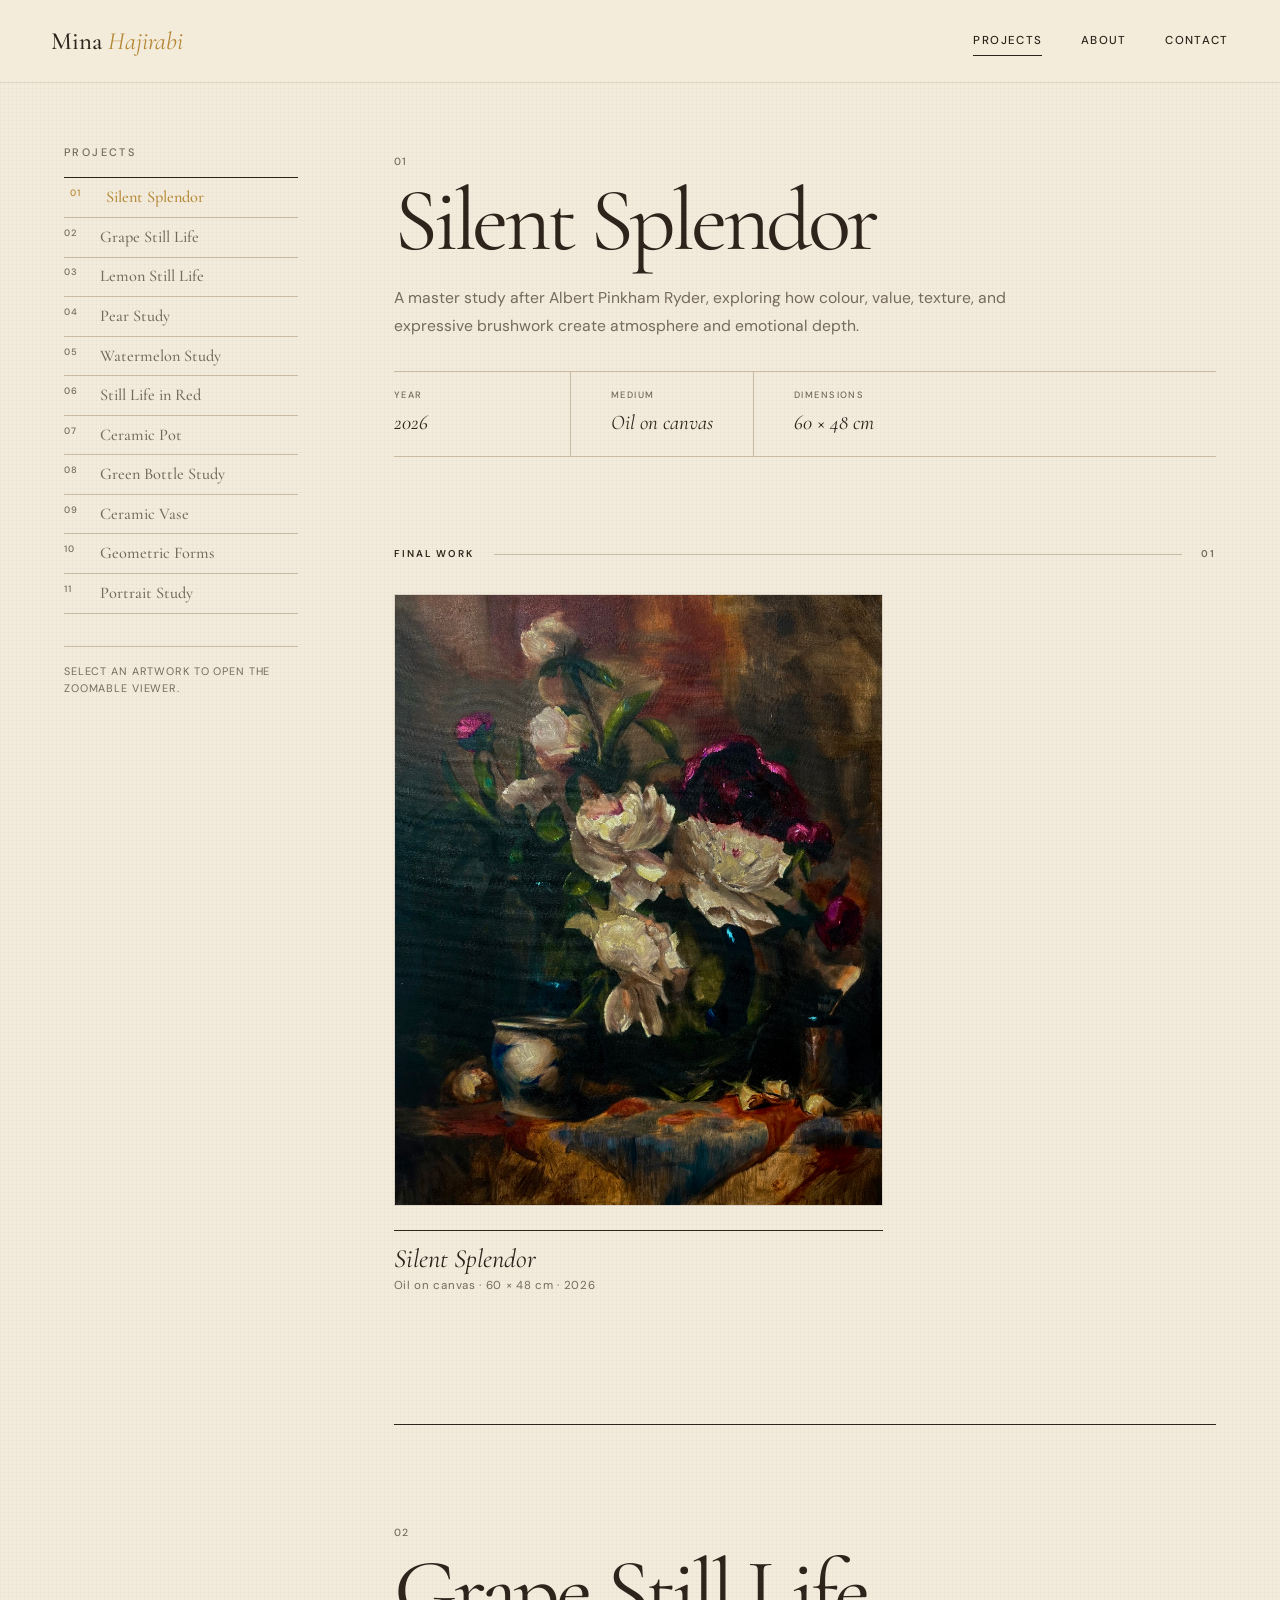
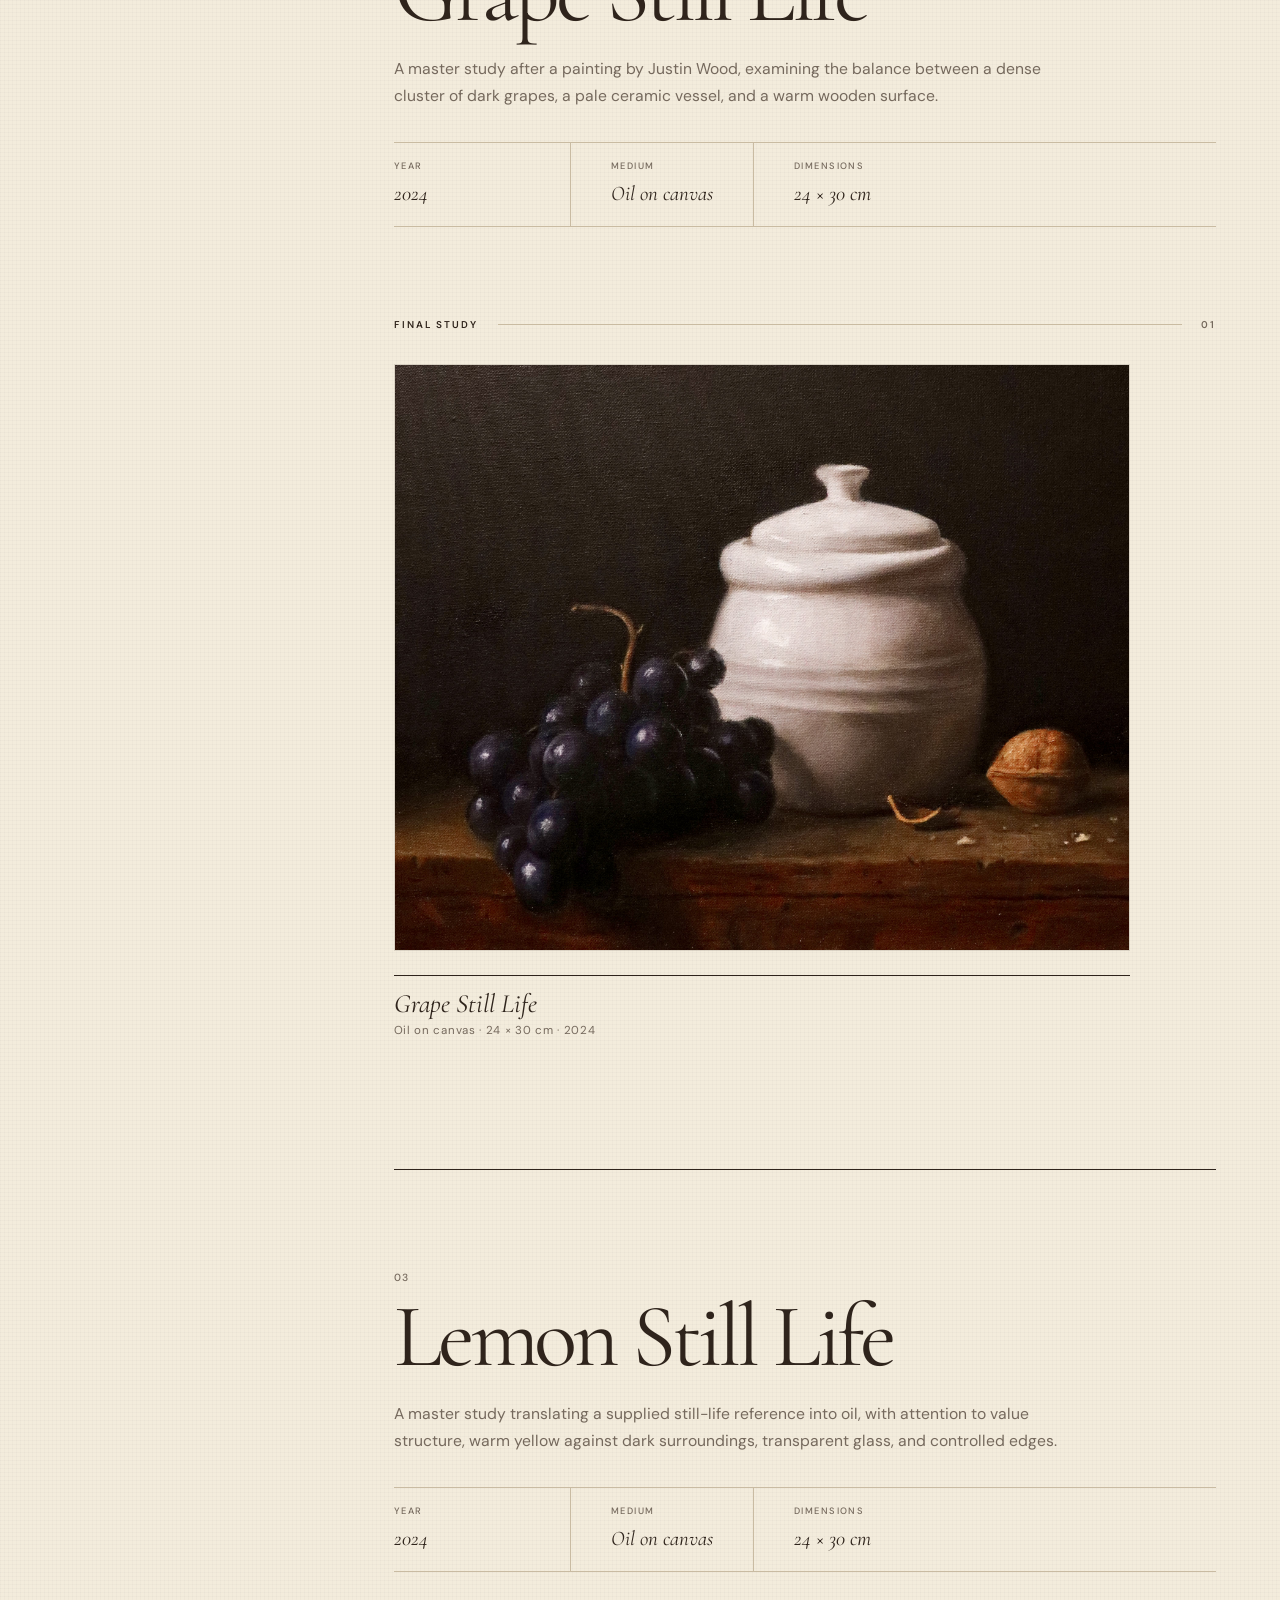
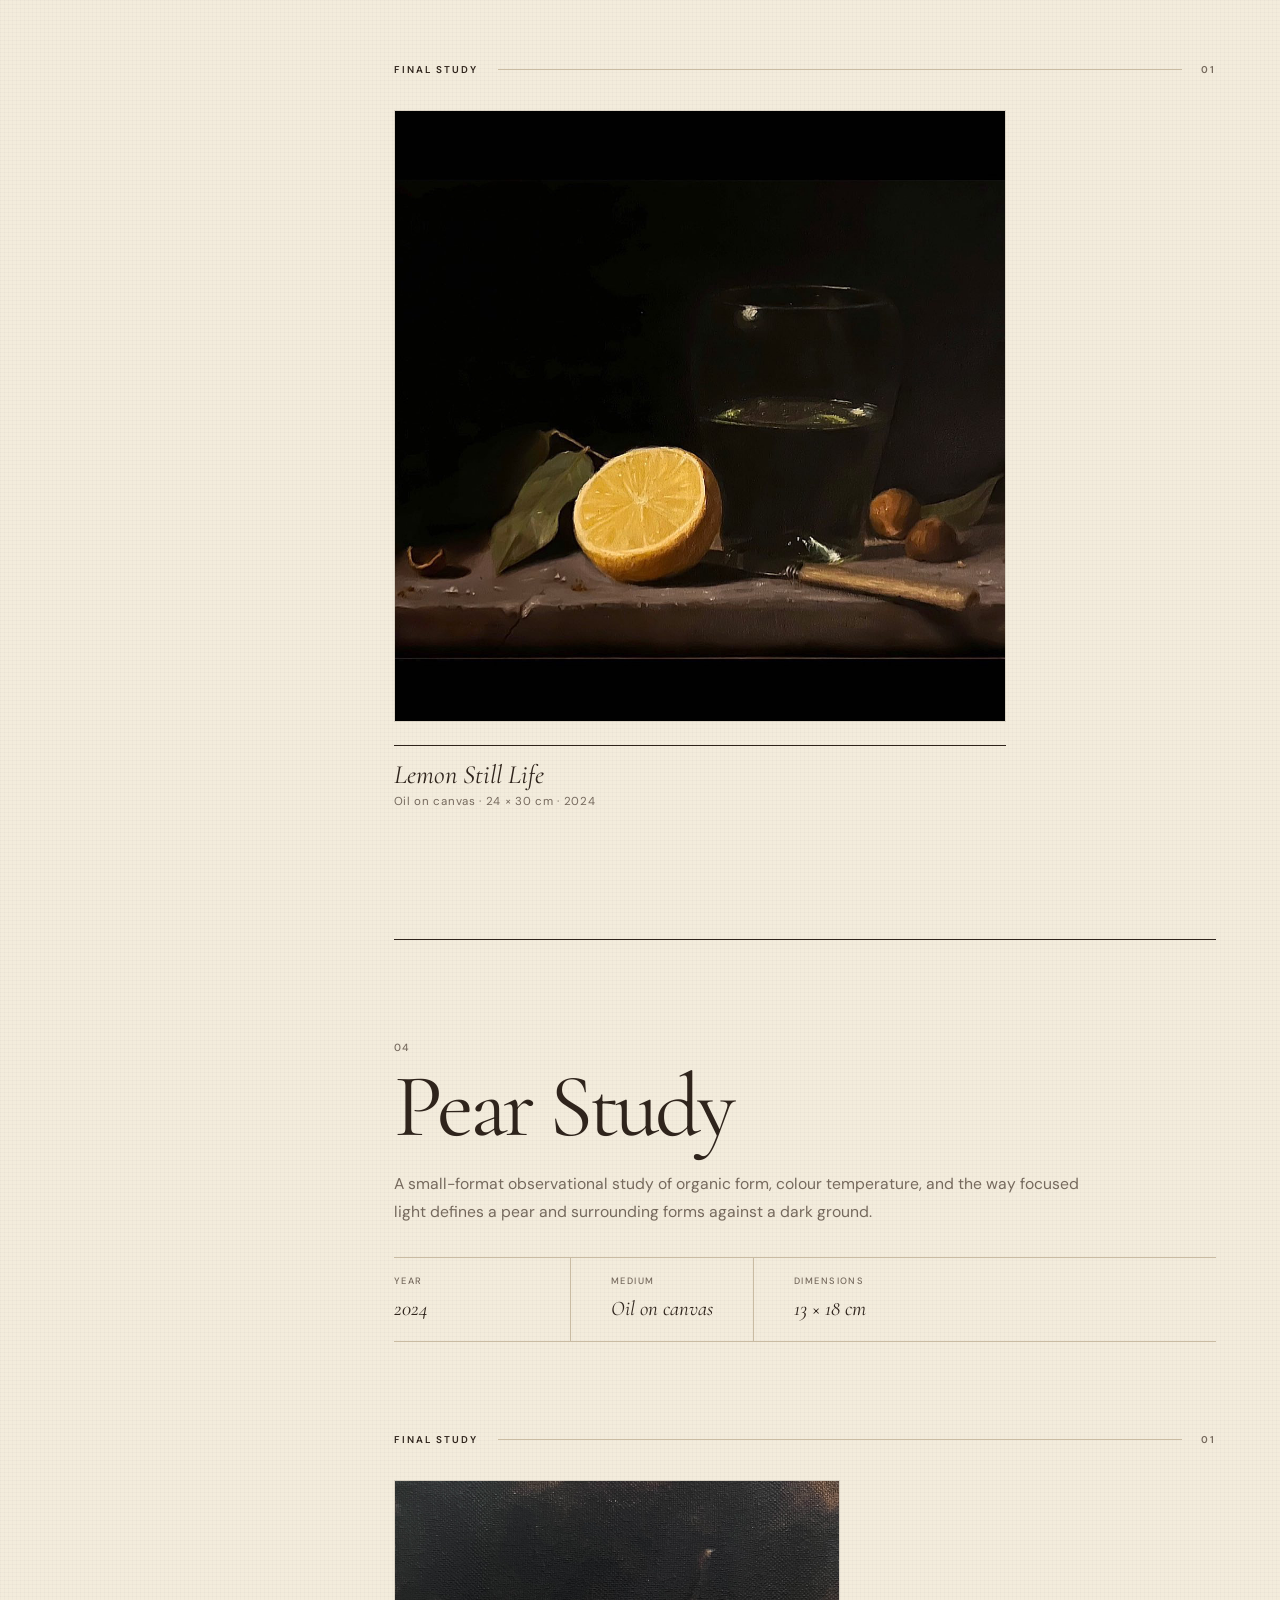
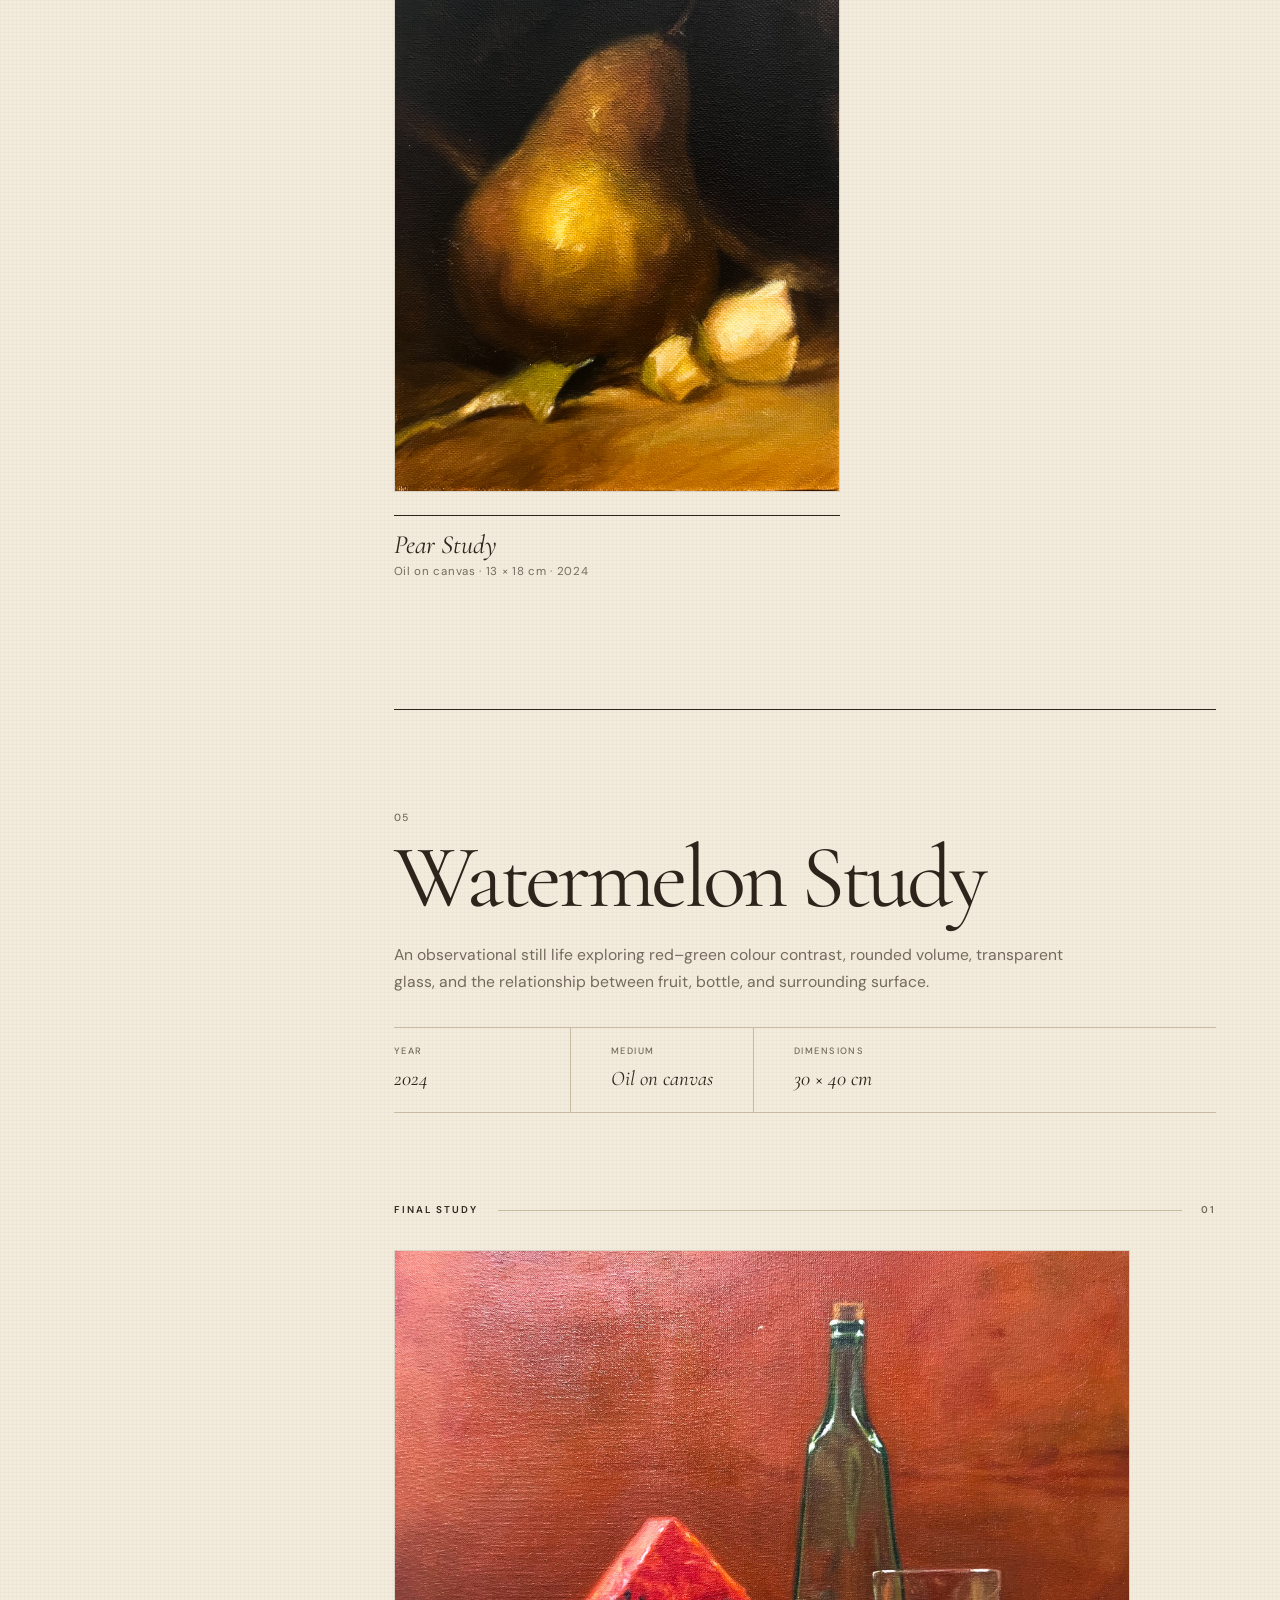
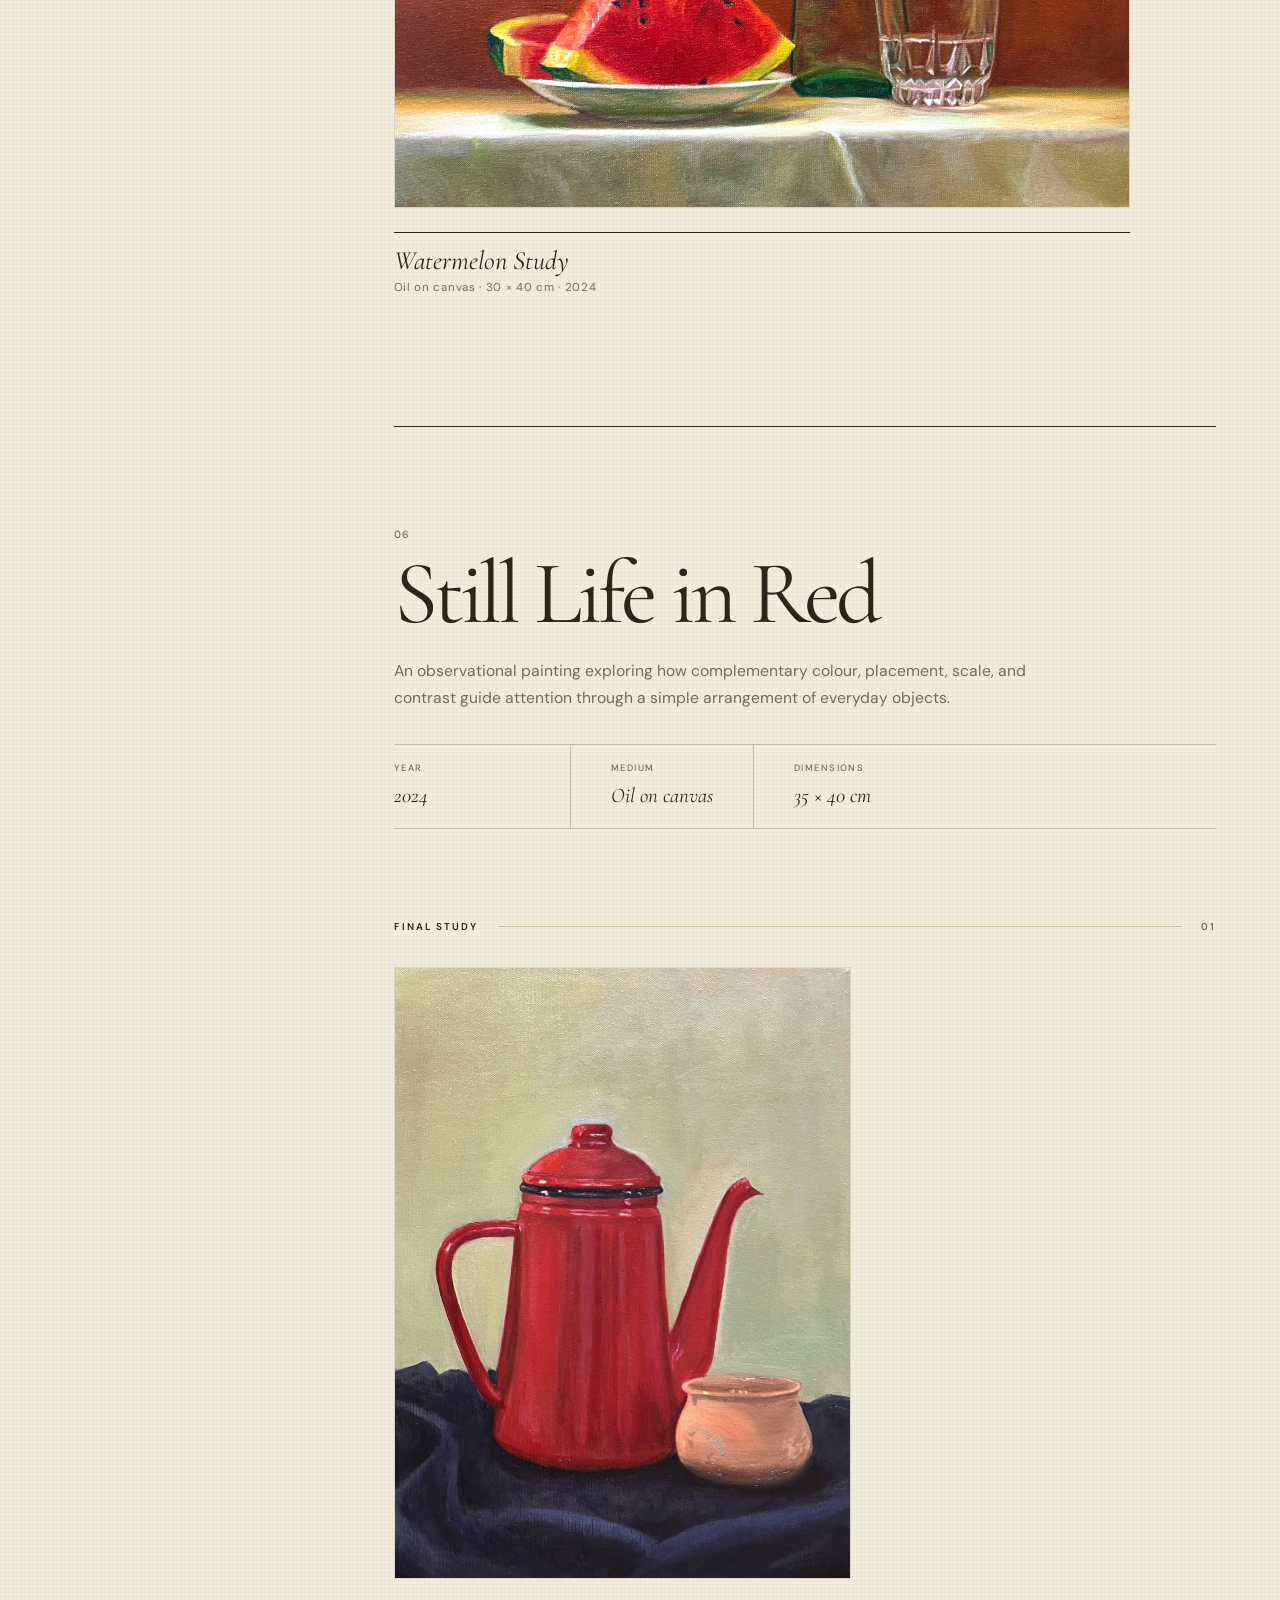
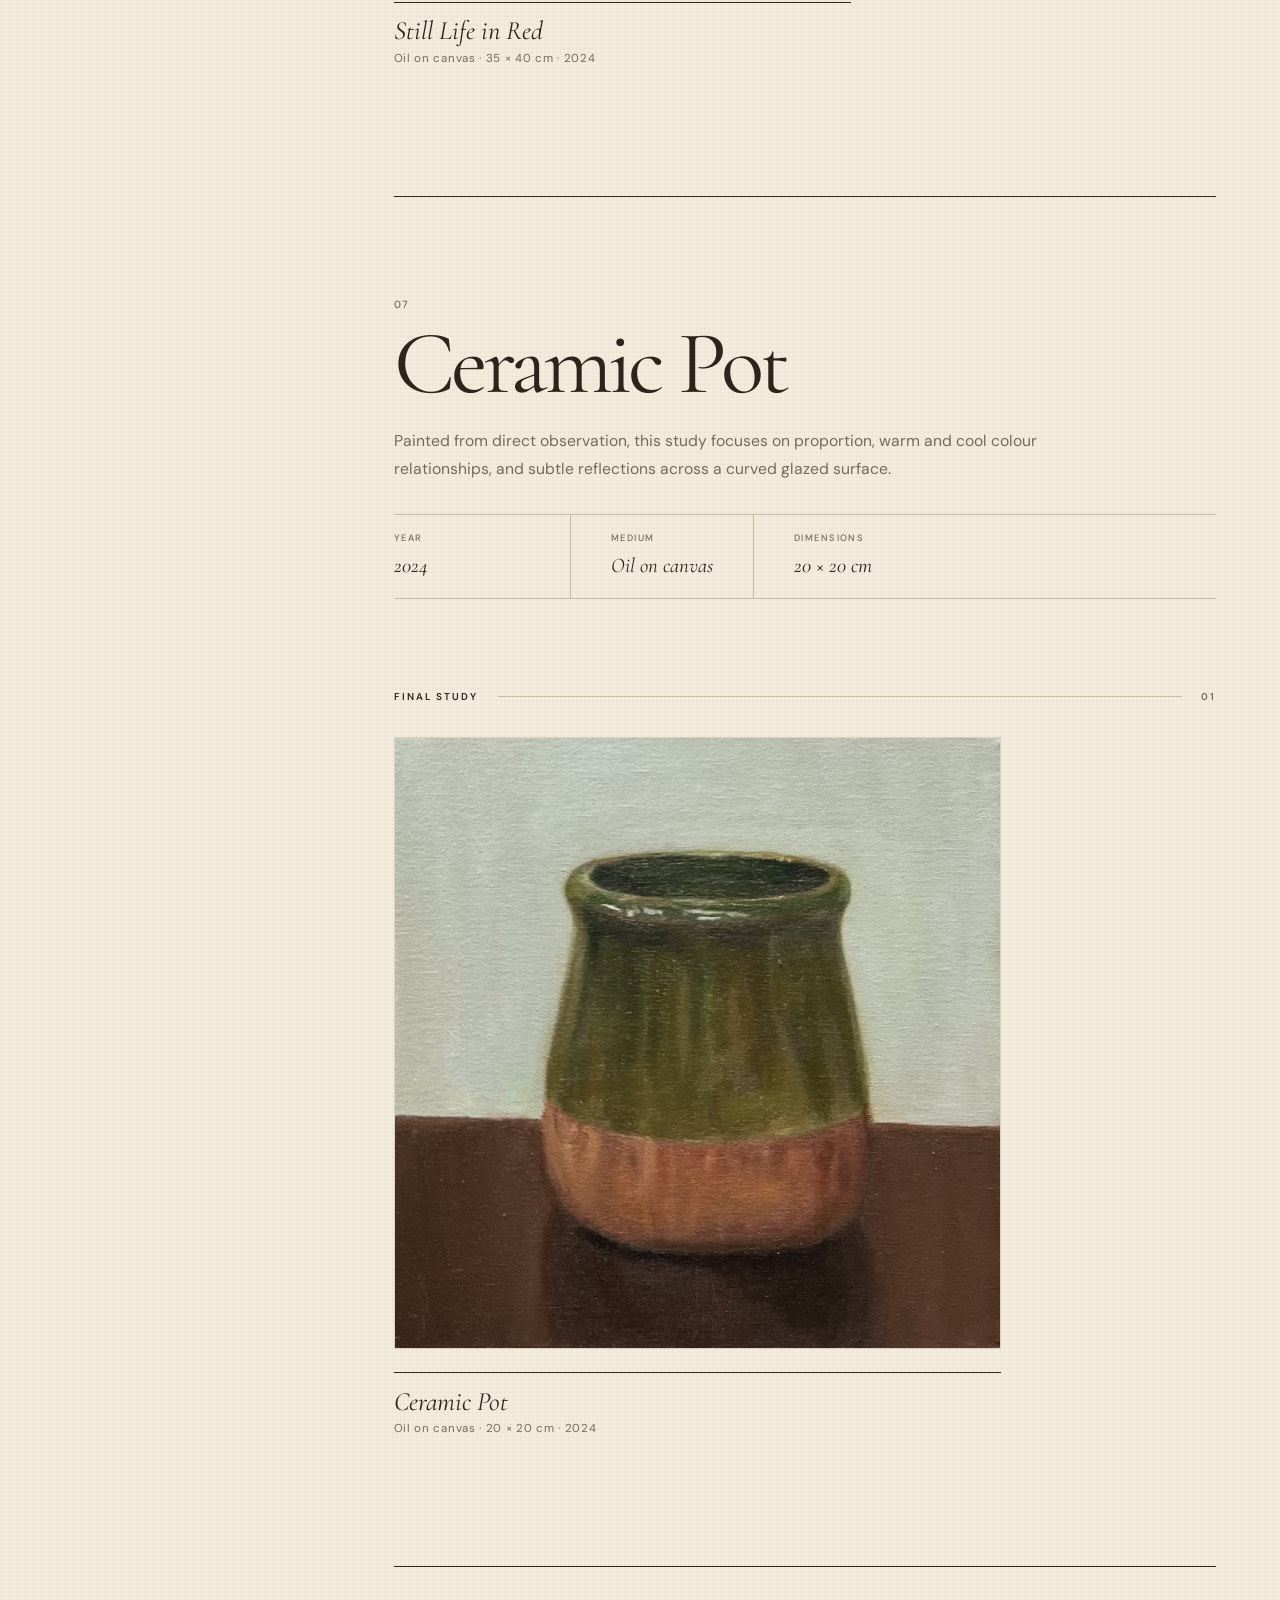
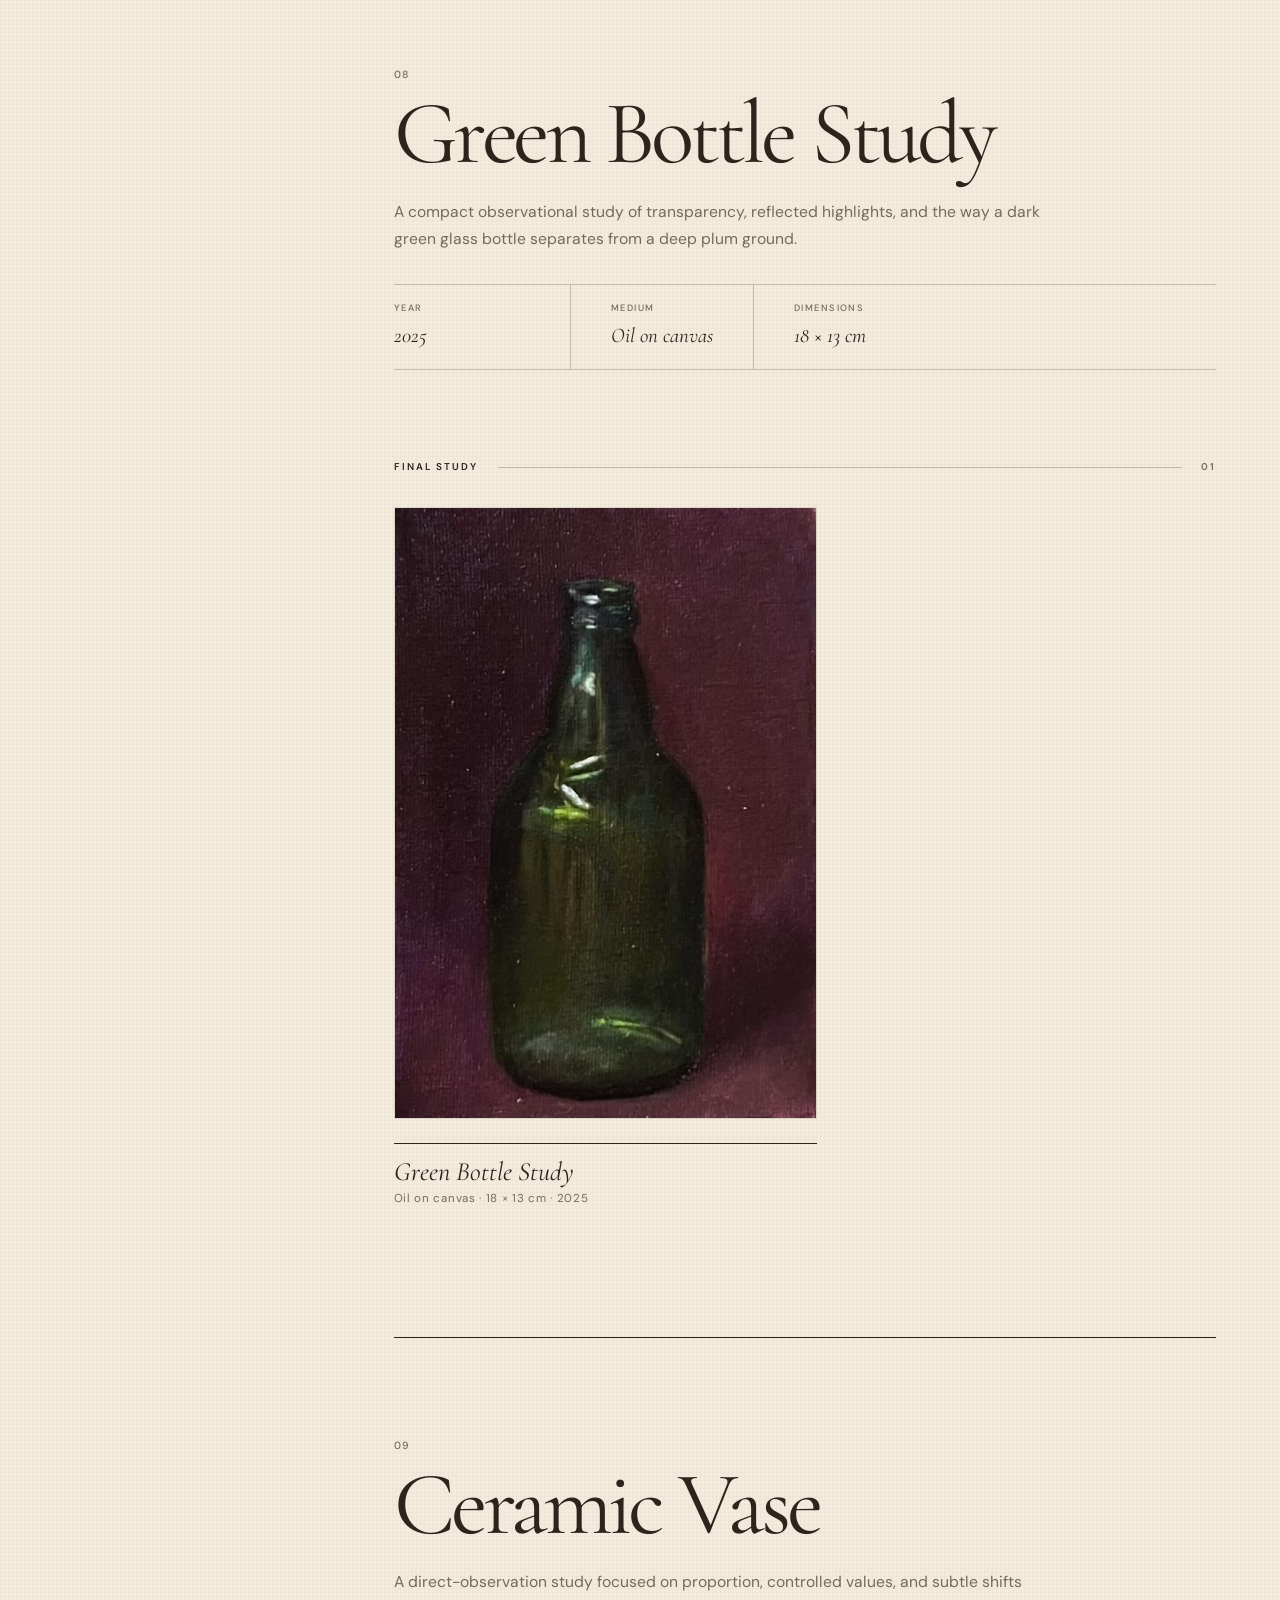
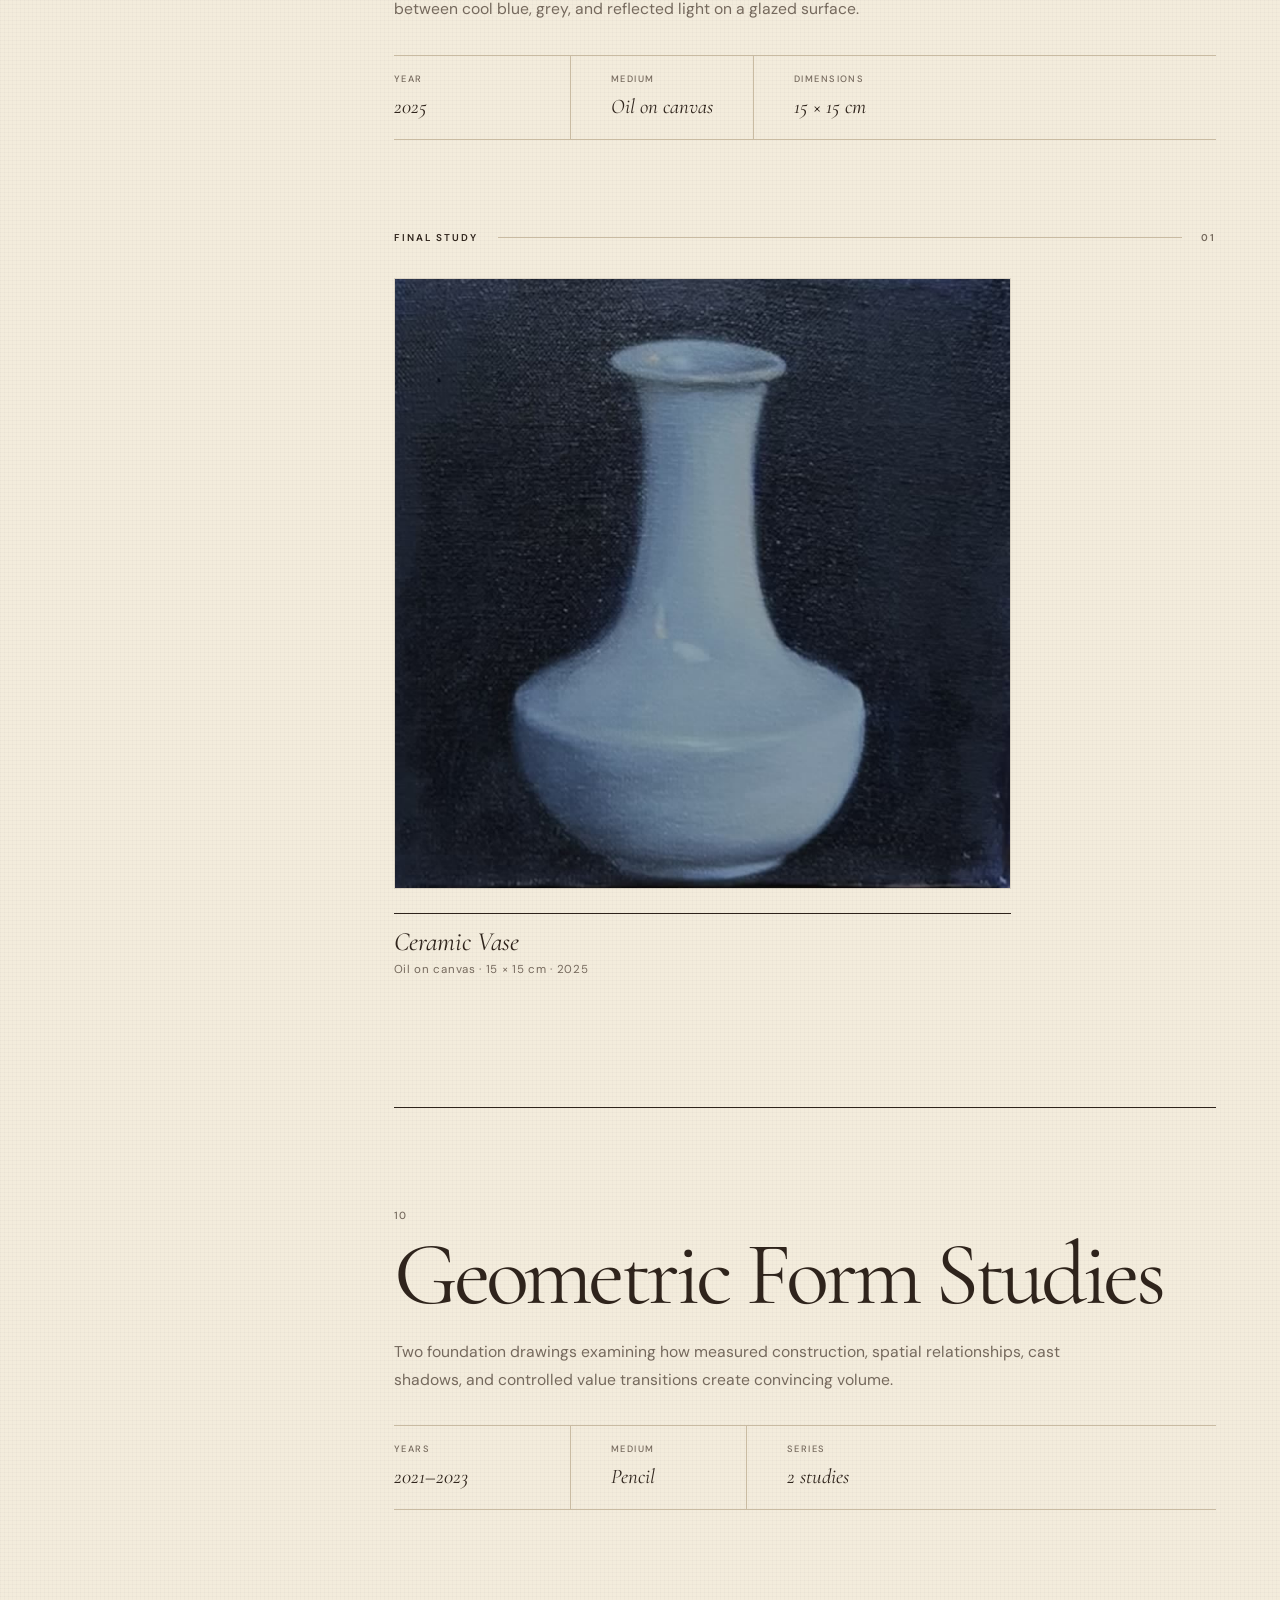
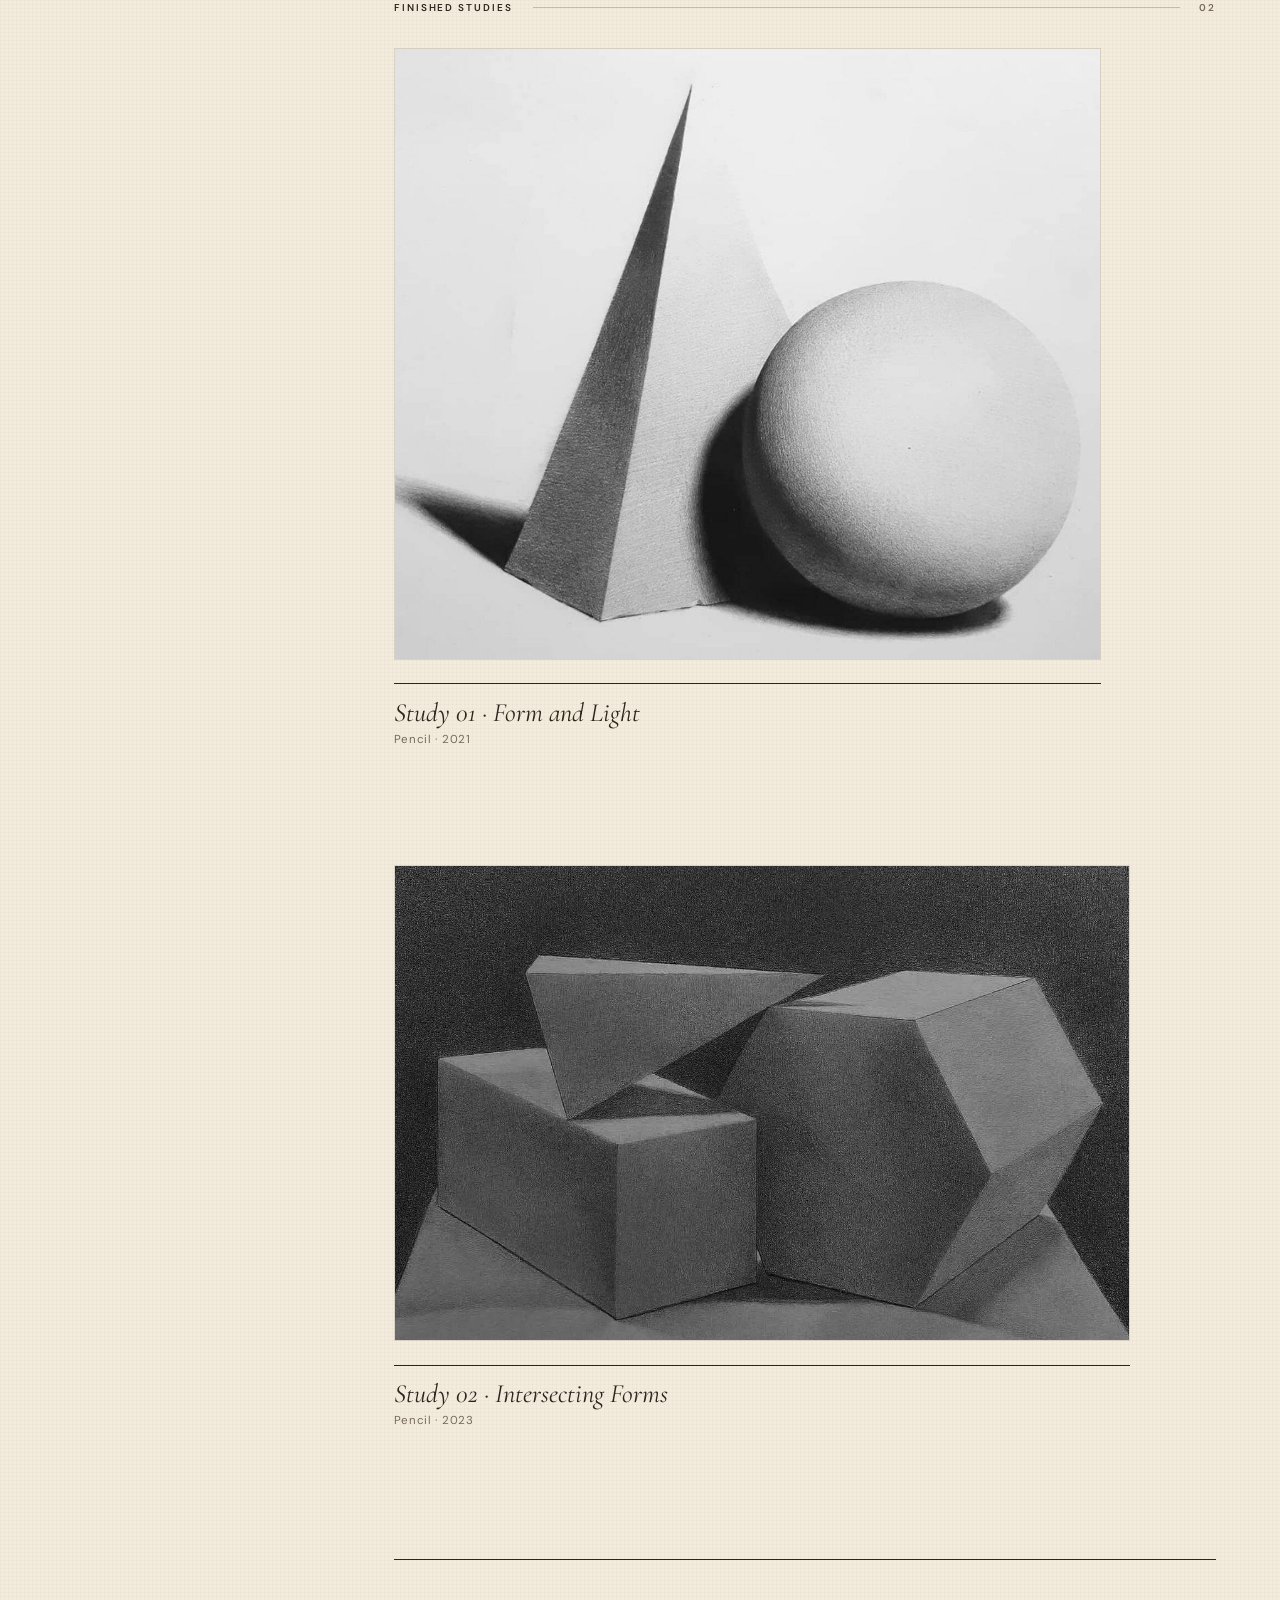
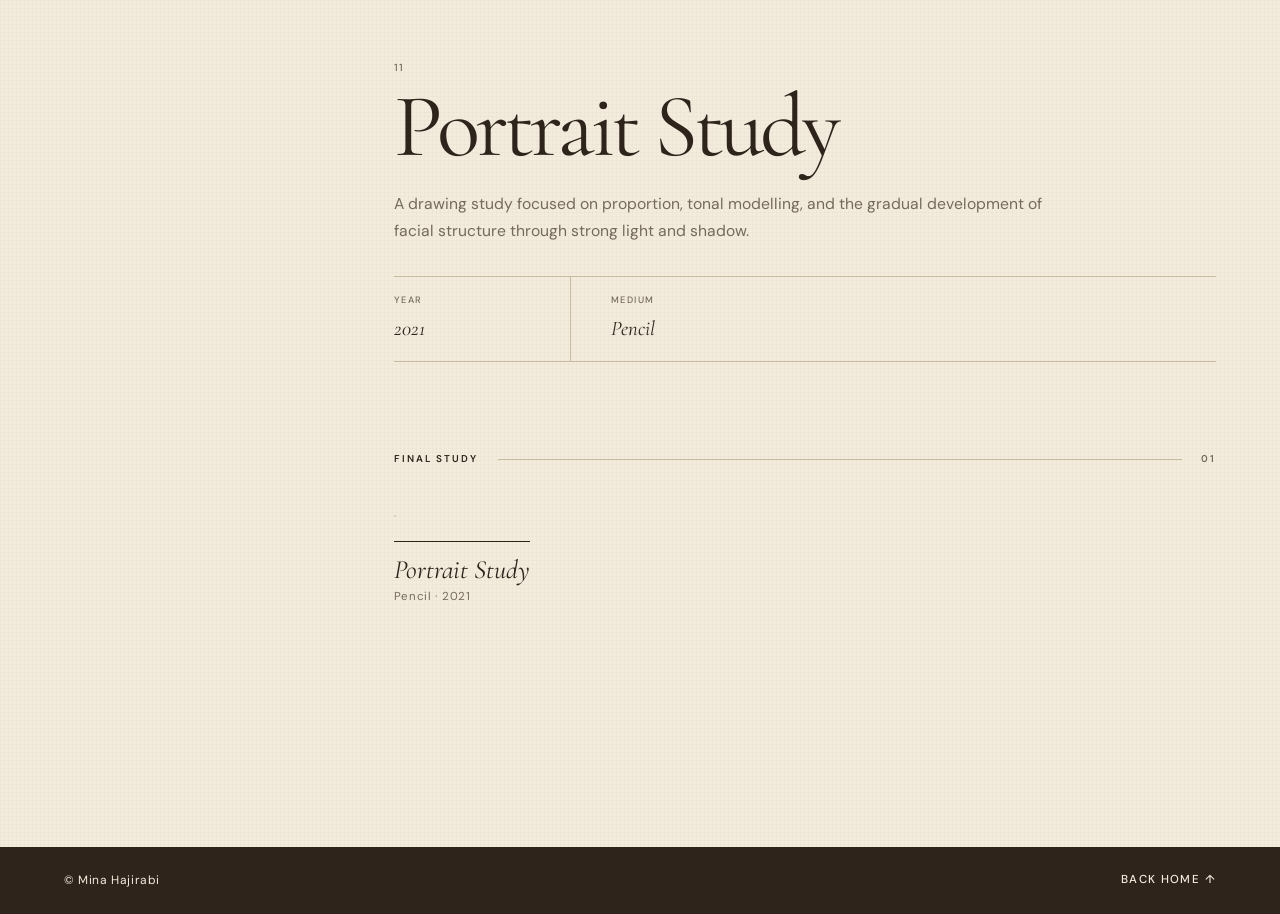
==== commit 2087a2cd: "updated the website" ====
--- a/projects/index.html
+++ b/projects/index.html
@@ -3,16 +3,17 @@
 <head>
     <meta charset="utf-8">
     <meta name="viewport" content="width=device-width, initial-scale=1">
-    <meta name="description" content="Oil, pencil, and charcoal projects by visual artist Mina Hajirabi.">
+    <meta name="description" content="Selected oil paintings and pencil studies by visual artist Mina Hajirabi, created between 2021 and 2026.">
     <meta name="theme-color" content="#f3ecdc">
     <meta property="og:type" content="website">
     <meta property="og:title" content="Projects | Mina Hajirabi">
-    <meta property="og:description" content="Oil, material, form, and portrait studies by Mina Hajirabi.">
+    <meta property="og:description" content="Eleven selected painting and drawing projects by Mina Hajirabi, ordered from the 2026 portfolio.">
     <meta property="og:url" content="https://minahajirabi.github.io/projects/">
+    <meta property="og:image" content="https://minahajirabi.github.io/projects/silent-splendor-2026/final.jpg">
     <title>Projects | Mina Hajirabi</title>
     <link rel="canonical" href="https://minahajirabi.github.io/projects/">
     <link rel="icon" href="../favicon.svg" type="image/svg+xml">
-    <link rel="stylesheet" href="../styles.css?v=20260824-1">
+    <link rel="stylesheet" href="../styles.css?v=20260830-1">
 </head>
 <body class="projects-page">
     <a class="skip-link" href="#project-content">Skip to projects</a>
@@ -29,19 +30,50 @@
     <main class="portfolio-layout" id="project-content">
         <aside class="portfolio-sidebar" aria-label="Project index">
             <p class="eyebrow">Projects</p>
-            <nav class="portfolio-nav" aria-label="Jump to artwork category">
-                <a class="active" href="#grape-still-life-2024"><span>01</span>Oil Paintings</a>
-                <a href="#material-rendering-2023"><span>02</span>Sketches</a>
+            <nav class="portfolio-nav" aria-label="Jump to project">
+                <a class="active" href="#silent-splendor-2026"><span>01</span>Silent Splendor</a>
+                <a href="#grape-still-life-2024"><span>02</span>Grape Still Life</a>
+                <a href="#lemon-still-life-2024"><span>03</span>Lemon Still Life</a>
+                <a href="#pear-study-2024"><span>04</span>Pear Study</a>
+                <a href="#watermelon-study-2024"><span>05</span>Watermelon Study</a>
+                <a href="#still-life-in-red-2024"><span>06</span>Still Life in Red</a>
+                <a href="#ceramic-pot-2024"><span>07</span>Ceramic Pot</a>
+                <a href="#green-bottle-study-2025"><span>08</span>Green Bottle Study</a>
+                <a href="#ceramic-vase-2025"><span>09</span>Ceramic Vase</a>
+                <a href="#geometric-form-studies-2021-2023"><span>10</span>Geometric Forms</a>
+                <a href="#portrait-study-2021"><span>11</span>Portrait Study</a>
             </nav>
             <p class="portfolio-note">Select an artwork to open the zoomable viewer.</p>
         </aside>
 
         <div class="portfolio-main">
+            <section class="portfolio-project" id="silent-splendor-2026">
+                <header class="portfolio-project-header">
+                    <p class="project-number">01</p>
+                    <h1>Silent Splendor</h1>
+                    <p class="portfolio-description">A master study after Albert Pinkham Ryder, exploring how colour, value, texture, and expressive brushwork create atmosphere and emotional depth.</p>
+                    <div class="portfolio-meta">
+                        <p><span>Year</span><strong>2026</strong></p>
+                        <p><span>Medium</span><strong>Oil on canvas</strong></p>
+                        <p><span>Dimensions</span><strong>60 × 48 cm</strong></p>
+                    </div>
+                </header>
+                <div class="artwork-heading"><span>Final work</span><i></i><small>01</small></div>
+                <div class="artwork-list">
+                    <figure class="artwork-card">
+                        <button class="artwork-image" type="button" aria-label="Open Silent Splendor in the viewer">
+                            <img src="silent-splendor-2026/final.jpg" alt="Oil master study of pale and burgundy flowers arranged in vessels" width="1916" height="2400" decoding="async">
+                        </button>
+                        <figcaption><strong>Silent Splendor</strong><span>Oil on canvas · 60 × 48 cm · 2026</span></figcaption>
+                    </figure>
+                </div>
+            </section>
+
             <section class="portfolio-project" id="grape-still-life-2024">
                 <header class="portfolio-project-header">
-                    <p class="project-number">01</p>
-                    <h1>Grape Still Life</h1>
-                    <p class="portfolio-description">An oil still life exploring deep colour, ceramic surfaces, and the contrast between soft fruit and hard forms.</p>
+                    <p class="project-number">02</p>
+                    <h2>Grape Still Life</h2>
+                    <p class="portfolio-description">A master study after a painting by Justin Wood, examining the balance between a dense cluster of dark grapes, a pale ceramic vessel, and a warm wooden surface.</p>
                     <div class="portfolio-meta">
                         <p><span>Year</span><strong>2024</strong></p>
                         <p><span>Medium</span><strong>Oil on canvas</strong></p>
@@ -51,8 +83,8 @@
                 <div class="artwork-heading"><span>Final study</span><i></i><small>01</small></div>
                 <div class="artwork-list">
                     <figure class="artwork-card">
-                        <button class="artwork-image" type="button" aria-label="Open the completed Grape Still Life in the viewer">
-                            <img src="grape-still-life-2024/final.jpg" alt="Completed oil still life with grapes, a white vessel, and a walnut" width="2400" height="1912" loading="lazy" decoding="async">
+                        <button class="artwork-image" type="button" aria-label="Open Grape Still Life in the viewer">
+                            <img src="grape-still-life-2024/final.jpg" alt="Oil master study with grapes, a pale ceramic vessel, and a walnut" width="2400" height="1912" loading="lazy" decoding="async">
                         </button>
                         <figcaption><strong>Grape Still Life</strong><span>Oil on canvas · 24 × 30 cm · 2024</span></figcaption>
                     </figure>
@@ -61,9 +93,9 @@
 
             <section class="portfolio-project" id="lemon-still-life-2024">
                 <header class="portfolio-project-header">
-                    <p class="project-number">02</p>
+                    <p class="project-number">03</p>
                     <h2>Lemon Still Life</h2>
-                    <p class="portfolio-description">An oil still life balancing warm yellow, transparent glass, green leaves, and the linear detail of a paintbrush.</p>
+                    <p class="portfolio-description">A master study translating a supplied still-life reference into oil, with attention to value structure, warm yellow against dark surroundings, transparent glass, and controlled edges.</p>
                     <div class="portfolio-meta">
                         <p><span>Year</span><strong>2024</strong></p>
                         <p><span>Medium</span><strong>Oil on canvas</strong></p>
@@ -73,41 +105,19 @@
                 <div class="artwork-heading"><span>Final study</span><i></i><small>01</small></div>
                 <div class="artwork-list">
                     <figure class="artwork-card">
-                        <button class="artwork-image" type="button" aria-label="Open the completed Lemon Still Life in the viewer">
-                            <img src="lemon-still-life-2024/final.jpg" alt="Completed oil still life with a lemon, glass, leaves, and paintbrush" width="2560" height="2048" loading="lazy" decoding="async">
+                        <button class="artwork-image" type="button" aria-label="Open Lemon Still Life in the viewer">
+                            <img src="lemon-still-life-2024/final.jpg" alt="Oil master study with a cut lemon, glass, leaves, fruit, and paintbrush" width="1152" height="1152" loading="lazy" decoding="async">
                         </button>
                         <figcaption><strong>Lemon Still Life</strong><span>Oil on canvas · 24 × 30 cm · 2024</span></figcaption>
                     </figure>
                 </div>
             </section>
 
-            <section class="portfolio-project" id="oil-artwork-study-2024">
-                <header class="portfolio-project-header">
-                    <p class="project-number">03</p>
-                    <h2>Watermelon Study</h2>
-                    <p class="portfolio-description">An oil study after an artwork, exploring still-life composition, colour relationships, and reflected light.</p>
-                    <div class="portfolio-meta">
-                        <p><span>Year</span><strong>2024</strong></p>
-                        <p><span>Medium</span><strong>Oil on canvas</strong></p>
-                        <p><span>Dimensions</span><strong>30 × 40 cm</strong></p>
-                    </div>
-                </header>
-                <div class="artwork-heading"><span>Final study</span><i></i><small>01</small></div>
-                <div class="artwork-list">
-                    <figure class="artwork-card">
-                        <button class="artwork-image" type="button" aria-label="Open the completed Watermelon Study in the viewer">
-                            <img src="oil-artwork-study-2024/final.jpg" alt="Completed oil still-life study with watermelon, bottle, and glass" width="2400" height="1818" loading="lazy" decoding="async">
-                        </button>
-                        <figcaption><strong>Watermelon Study</strong><span>Oil on canvas · 30 × 40 cm · 2024</span></figcaption>
-                    </figure>
-                </div>
-            </section>
-
-            <section class="portfolio-project" id="oil-detail-study-2024">
+            <section class="portfolio-project" id="pear-study-2024">
                 <header class="portfolio-project-header">
                     <p class="project-number">04</p>
                     <h2>Pear Study</h2>
-                    <p class="portfolio-description">An oil study focusing on a selected detail from an artwork, with attention to colour, form, and light.</p>
+                    <p class="portfolio-description">A small-format observational study of organic form, colour temperature, and the way focused light defines a pear and surrounding forms against a dark ground.</p>
                     <div class="portfolio-meta">
                         <p><span>Year</span><strong>2024</strong></p>
                         <p><span>Medium</span><strong>Oil on canvas</strong></p>
@@ -117,82 +127,157 @@
                 <div class="artwork-heading"><span>Final study</span><i></i><small>01</small></div>
                 <div class="artwork-list">
                     <figure class="artwork-card">
-                        <button class="artwork-image" type="button" aria-label="Open the completed Pear Study in the viewer">
-                            <img src="oil-detail-study-2024/final.jpg" alt="Completed oil study of a pear and folded paper forms" width="1750" height="2400" loading="lazy" decoding="async">
+                        <button class="artwork-image" type="button" aria-label="Open Pear Study in the viewer">
+                            <img src="pear-study-2024/final.jpg" alt="Oil study of a pear and pale folded forms emerging from a dark ground" width="1750" height="2400" loading="lazy" decoding="async">
                         </button>
                         <figcaption><strong>Pear Study</strong><span>Oil on canvas · 13 × 18 cm · 2024</span></figcaption>
                     </figure>
                 </div>
             </section>
 
-            <section class="portfolio-project" id="material-rendering-2023">
+            <section class="portfolio-project" id="watermelon-study-2024">
                 <header class="portfolio-project-header">
                     <p class="project-number">05</p>
-                    <h2>Material Rendering</h2>
-                    <p class="portfolio-description">A pencil study of transparent and reflective surfaces, developed through close observation of light, texture, and tonal contrast.</p>
-                    <div class="portfolio-meta">
-                        <p><span>Year</span><strong>2023</strong></p>
+                    <h2>Watermelon Study</h2>
+                    <p class="portfolio-description">An observational still life exploring red–green colour contrast, rounded volume, transparent glass, and the relationship between fruit, bottle, and surrounding surface.</p>
+                    <div class="portfolio-meta">
+                        <p><span>Year</span><strong>2024</strong></p>
+                        <p><span>Medium</span><strong>Oil on canvas</strong></p>
+                        <p><span>Dimensions</span><strong>30 × 40 cm</strong></p>
+                    </div>
+                </header>
+                <div class="artwork-heading"><span>Final study</span><i></i><small>01</small></div>
+                <div class="artwork-list">
+                    <figure class="artwork-card">
+                        <button class="artwork-image" type="button" aria-label="Open Watermelon Study in the viewer">
+                            <img src="watermelon-study-2024/final.jpg" alt="Oil still life with watermelon, a green bottle, and a glass" width="2400" height="1818" loading="lazy" decoding="async">
+                        </button>
+                        <figcaption><strong>Watermelon Study</strong><span>Oil on canvas · 30 × 40 cm · 2024</span></figcaption>
+                    </figure>
+                </div>
+            </section>
+
+            <section class="portfolio-project" id="still-life-in-red-2024">
+                <header class="portfolio-project-header">
+                    <p class="project-number">06</p>
+                    <h2>Still Life in Red</h2>
+                    <p class="portfolio-description">An observational painting exploring how complementary colour, placement, scale, and contrast guide attention through a simple arrangement of everyday objects.</p>
+                    <div class="portfolio-meta">
+                        <p><span>Year</span><strong>2024</strong></p>
+                        <p><span>Medium</span><strong>Oil on canvas</strong></p>
+                        <p><span>Dimensions</span><strong>35 × 40 cm</strong></p>
+                    </div>
+                </header>
+                <div class="artwork-heading"><span>Final study</span><i></i><small>01</small></div>
+                <div class="artwork-list">
+                    <figure class="artwork-card">
+                        <button class="artwork-image" type="button" aria-label="Open Still Life in Red in the viewer">
+                            <img src="still-life-in-red-2024/final.jpg" alt="Oil still life of a red coffee pot and a small ceramic vessel" width="1606" height="2150" loading="lazy" decoding="async">
+                        </button>
+                        <figcaption><strong>Still Life in Red</strong><span>Oil on canvas · 35 × 40 cm · 2024</span></figcaption>
+                    </figure>
+                </div>
+            </section>
+
+            <section class="portfolio-project" id="ceramic-pot-2024">
+                <header class="portfolio-project-header">
+                    <p class="project-number">07</p>
+                    <h2>Ceramic Pot</h2>
+                    <p class="portfolio-description">Painted from direct observation, this study focuses on proportion, warm and cool colour relationships, and subtle reflections across a curved glazed surface.</p>
+                    <div class="portfolio-meta">
+                        <p><span>Year</span><strong>2024</strong></p>
+                        <p><span>Medium</span><strong>Oil on canvas</strong></p>
+                        <p><span>Dimensions</span><strong>20 × 20 cm</strong></p>
+                    </div>
+                </header>
+                <div class="artwork-heading"><span>Final study</span><i></i><small>01</small></div>
+                <div class="artwork-list">
+                    <figure class="artwork-card">
+                        <button class="artwork-image" type="button" aria-label="Open Ceramic Pot in the viewer">
+                            <img src="ceramic-pot-2024/final.jpg" alt="Oil study of a green and terracotta glazed ceramic pot" width="1114" height="1122" loading="lazy" decoding="async">
+                        </button>
+                        <figcaption><strong>Ceramic Pot</strong><span>Oil on canvas · 20 × 20 cm · 2024</span></figcaption>
+                    </figure>
+                </div>
+            </section>
+
+            <section class="portfolio-project" id="green-bottle-study-2025">
+                <header class="portfolio-project-header">
+                    <p class="project-number">08</p>
+                    <h2>Green Bottle Study</h2>
+                    <p class="portfolio-description">A compact observational study of transparency, reflected highlights, and the way a dark green glass bottle separates from a deep plum ground.</p>
+                    <div class="portfolio-meta">
+                        <p><span>Year</span><strong>2025</strong></p>
+                        <p><span>Medium</span><strong>Oil on canvas</strong></p>
+                        <p><span>Dimensions</span><strong>18 × 13 cm</strong></p>
+                    </div>
+                </header>
+                <div class="artwork-heading"><span>Final study</span><i></i><small>01</small></div>
+                <div class="artwork-list">
+                    <figure class="artwork-card">
+                        <button class="artwork-image" type="button" aria-label="Open Green Bottle Study in the viewer">
+                            <img src="green-bottle-study-2025/final.jpg" alt="Oil study of a dark green glass bottle against a plum ground" width="636" height="920" loading="lazy" decoding="async">
+                        </button>
+                        <figcaption><strong>Green Bottle Study</strong><span>Oil on canvas · 18 × 13 cm · 2025</span></figcaption>
+                    </figure>
+                </div>
+            </section>
+
+            <section class="portfolio-project" id="ceramic-vase-2025">
+                <header class="portfolio-project-header">
+                    <p class="project-number">09</p>
+                    <h2>Ceramic Vase</h2>
+                    <p class="portfolio-description">A direct-observation study focused on proportion, controlled values, and subtle shifts between cool blue, grey, and reflected light on a glazed surface.</p>
+                    <div class="portfolio-meta">
+                        <p><span>Year</span><strong>2025</strong></p>
+                        <p><span>Medium</span><strong>Oil on canvas</strong></p>
+                        <p><span>Dimensions</span><strong>15 × 15 cm</strong></p>
+                    </div>
+                </header>
+                <div class="artwork-heading"><span>Final study</span><i></i><small>01</small></div>
+                <div class="artwork-list">
+                    <figure class="artwork-card">
+                        <button class="artwork-image" type="button" aria-label="Open Ceramic Vase in the viewer">
+                            <img src="ceramic-vase-2025/final.jpg" alt="Oil study of a pale blue ceramic vase against a dark ground" width="956" height="948" loading="lazy" decoding="async">
+                        </button>
+                        <figcaption><strong>Ceramic Vase</strong><span>Oil on canvas · 15 × 15 cm · 2025</span></figcaption>
+                    </figure>
+                </div>
+            </section>
+
+            <section class="portfolio-project" id="geometric-form-studies-2021-2023">
+                <header class="portfolio-project-header">
+                    <p class="project-number">10</p>
+                    <h2>Geometric Form Studies</h2>
+                    <p class="portfolio-description">Two foundation drawings examining how measured construction, spatial relationships, cast shadows, and controlled value transitions create convincing volume.</p>
+                    <div class="portfolio-meta">
+                        <p><span>Years</span><strong>2021–2023</strong></p>
                         <p><span>Medium</span><strong>Pencil</strong></p>
-                    </div>
-                </header>
-                <div class="artwork-heading"><span>Final study</span><i></i><small>01</small></div>
-                <div class="artwork-list">
-                    <figure class="artwork-card">
-                        <button class="artwork-image" type="button" aria-label="Open Material Study I in the viewer">
-                            <img src="material-rendering-2023/still-life-drawing.jpg" alt="Pencil still life studying the contrasting surfaces of glass and metal vessels" width="2463" height="1719" loading="lazy" decoding="async">
-                        </button>
-                        <figcaption><strong>Material Study · Final</strong><span>Pencil · 2023</span></figcaption>
-                    </figure>
-                </div>
-            </section>
-
-            <section class="portfolio-project" id="form-study-2023">
-                <header class="portfolio-project-header">
-                    <p class="project-number">06</p>
-                    <h2>Form Study</h2>
-                    <p class="portfolio-description">A tonal pencil exercise exploring volume, intersecting geometry, and the relationship between light and shadow.</p>
-                    <div class="portfolio-meta">
-                        <p><span>Year</span><strong>2023</strong></p>
-                        <p><span>Medium</span><strong>Pencil</strong></p>
-                    </div>
-                </header>
-                <div class="artwork-heading"><span>Final study</span><i></i><small>01</small></div>
-                <div class="artwork-list">
-                    <figure class="artwork-card">
-                        <button class="artwork-image" type="button" aria-label="Open Geometric Form Study in the viewer">
-                            <img src="form-study-2023/geometric-forms.jpg" alt="Pencil tonal study of intersecting geometric forms" width="1170" height="756" loading="lazy" decoding="async">
-                        </button>
-                        <figcaption><strong>Geometric Form Study</strong><span>Pencil · 2023</span></figcaption>
+                        <p><span>Series</span><strong>2 studies</strong></p>
+                    </div>
+                </header>
+                <div class="artwork-heading"><span>Finished studies</span><i></i><small>02</small></div>
+                <div class="artwork-list">
+                    <figure class="artwork-card">
+                        <button class="artwork-image" type="button" aria-label="Open Form and Light in the viewer">
+                            <img src="geometric-form-studies-2021-2023/form-and-light.jpg" alt="Pencil study of a cone and sphere with directional light and cast shadows" width="1280" height="1107" loading="lazy" decoding="async">
+                        </button>
+                        <figcaption><strong>Study 01 · Form and Light</strong><span>Pencil · 2021</span></figcaption>
+                    </figure>
+                    <figure class="artwork-card">
+                        <button class="artwork-image" type="button" aria-label="Open Intersecting Forms in the viewer">
+                            <img src="geometric-form-studies-2021-2023/intersecting-forms.jpg" alt="Pencil tonal study of intersecting geometric forms" width="1170" height="756" loading="lazy" decoding="async">
+                        </button>
+                        <figcaption><strong>Study 02 · Intersecting Forms</strong><span>Pencil · 2023</span></figcaption>
                     </figure>
                 </div>
             </section>
 
             <section class="portfolio-project" id="portrait-study-2021">
                 <header class="portfolio-project-header">
-                    <p class="project-number">07</p>
+                    <p class="project-number">11</p>
                     <h2>Portrait Study</h2>
-                    <p class="portfolio-description">A completed charcoal-pencil portrait study focused on construction, tonal modelling, and close facial detail.</p>
-                    <div class="portfolio-meta">
-                        <p><span>Year</span><strong>2021</strong></p>
-                        <p><span>Medium</span><strong>Charcoal pencil</strong></p>
-                    </div>
-                </header>
-                <div class="artwork-heading"><span>Final study</span><i></i><small>01</small></div>
-                <div class="artwork-list">
-                    <figure class="artwork-card">
-                        <button class="artwork-image" type="button" aria-label="Open the completed Portrait Study in the viewer">
-                            <img src="portrait-study-2021/portrait-final.jpg" alt="Completed charcoal-pencil portrait study in three-quarter profile" width="720" height="1280" loading="lazy" decoding="async">
-                        </button>
-                        <figcaption><strong>Portrait Study · Final</strong><span>Charcoal pencil · 2021</span></figcaption>
-                    </figure>
-                </div>
-            </section>
-
-            <section class="portfolio-project" id="form-study-2021">
-                <header class="portfolio-project-header">
-                    <p class="project-number">08</p>
-                    <h2>Form Study</h2>
-                    <p class="portfolio-description">A pencil study tracing the construction of volume through a cone, sphere, directional light, and cast shadow.</p>
+                    <p class="portfolio-description">A drawing study focused on proportion, tonal modelling, and the gradual development of facial structure through strong light and shadow.</p>
                     <div class="portfolio-meta">
                         <p><span>Year</span><strong>2021</strong></p>
                         <p><span>Medium</span><strong>Pencil</strong></p>
@@ -201,10 +286,10 @@
                 <div class="artwork-heading"><span>Final study</span><i></i><small>01</small></div>
                 <div class="artwork-list">
                     <figure class="artwork-card">
-                        <button class="artwork-image" type="button" aria-label="Open the completed Form Study in the viewer">
-                            <img src="form-study-2021/form-study-final.jpg" alt="Completed pencil study of a cone and sphere with cast shadows" width="1280" height="1107" loading="lazy" decoding="async">
-                        </button>
-                        <figcaption><strong>Form Study · Final</strong><span>Pencil · 2021</span></figcaption>
+                        <button class="artwork-image" type="button" aria-label="Open Portrait Study in the viewer">
+                            <img src="portrait-study-2021/portrait-final.jpg" alt="Pencil portrait study of a man in profile" width="720" height="1280" loading="lazy" decoding="async">
+                        </button>
+                        <figcaption><strong>Portrait Study</strong><span>Pencil · 2021</span></figcaption>
                     </figure>
                 </div>
             </section>
--- a/styles.css
+++ b/styles.css
@@ -574,7 +574,11 @@
 .portfolio-sidebar {
     position: sticky;
     top: 7rem;
+    max-height: calc(100vh - 8rem);
+    overflow-y: auto;
     align-self: start;
+    padding-right: 0.4rem;
+    scrollbar-width: thin;
 }
 
 .portfolio-sidebar > .eyebrow {
@@ -590,11 +594,11 @@
     display: grid;
     grid-template-columns: 1.8rem minmax(0, 1fr);
     gap: 0.45rem;
-    padding: 0.9rem 0;
+    padding: 0.62rem 0;
     border-bottom: 1px solid var(--line);
     color: var(--muted);
     font-family: var(--serif);
-    font-size: 1.15rem;
+    font-size: 1.02rem;
     letter-spacing: 0;
     line-height: 1.15;
     text-decoration: none;
@@ -801,10 +805,12 @@
     .portfolio-sidebar {
         min-width: 0;
         max-width: 100vw;
+        max-height: none;
         top: 4.5rem;
         z-index: 8;
         margin: 0 calc(clamp(1.25rem, 5vw, 5.5rem) * -1);
         padding: 0.85rem clamp(1.25rem, 5vw, 5.5rem);
+        overflow-y: visible;
         border-bottom: 1px solid var(--line);
         background: rgba(243, 236, 220, 0.95);
         backdrop-filter: blur(14px);
